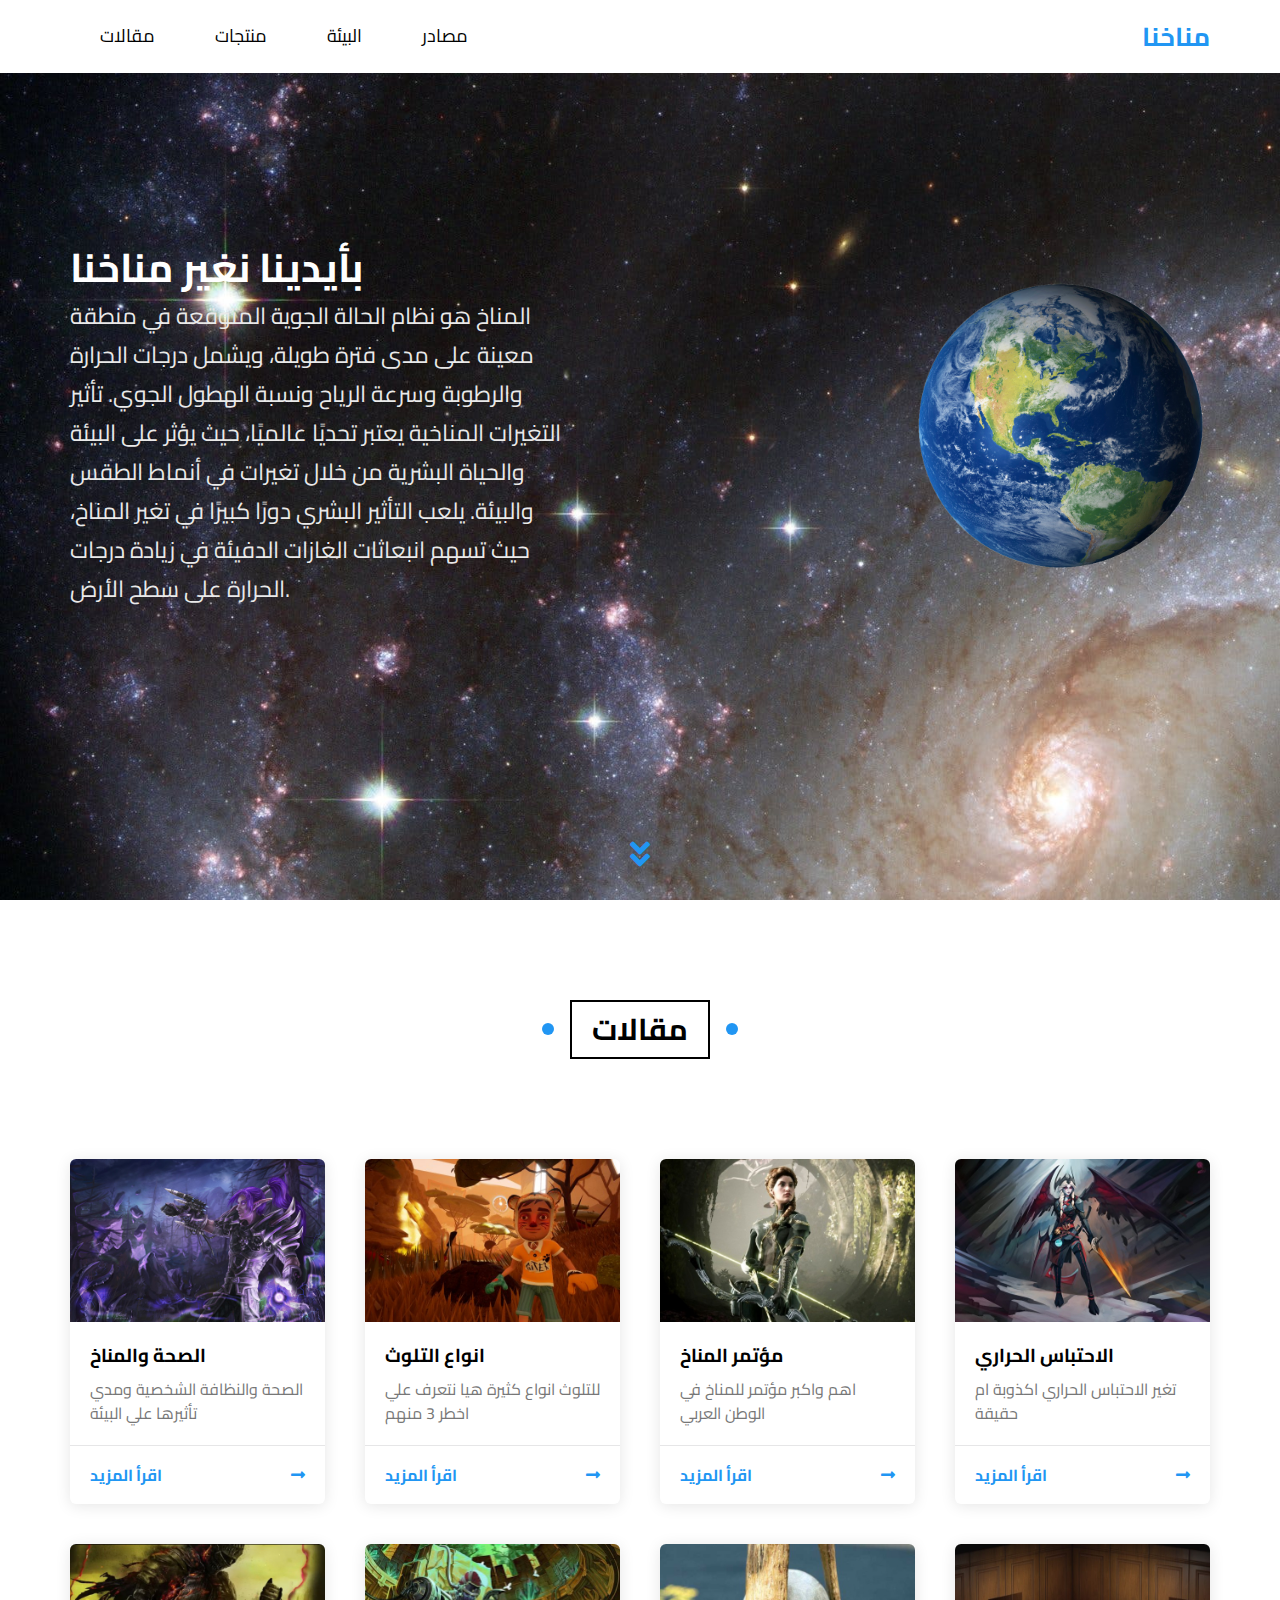
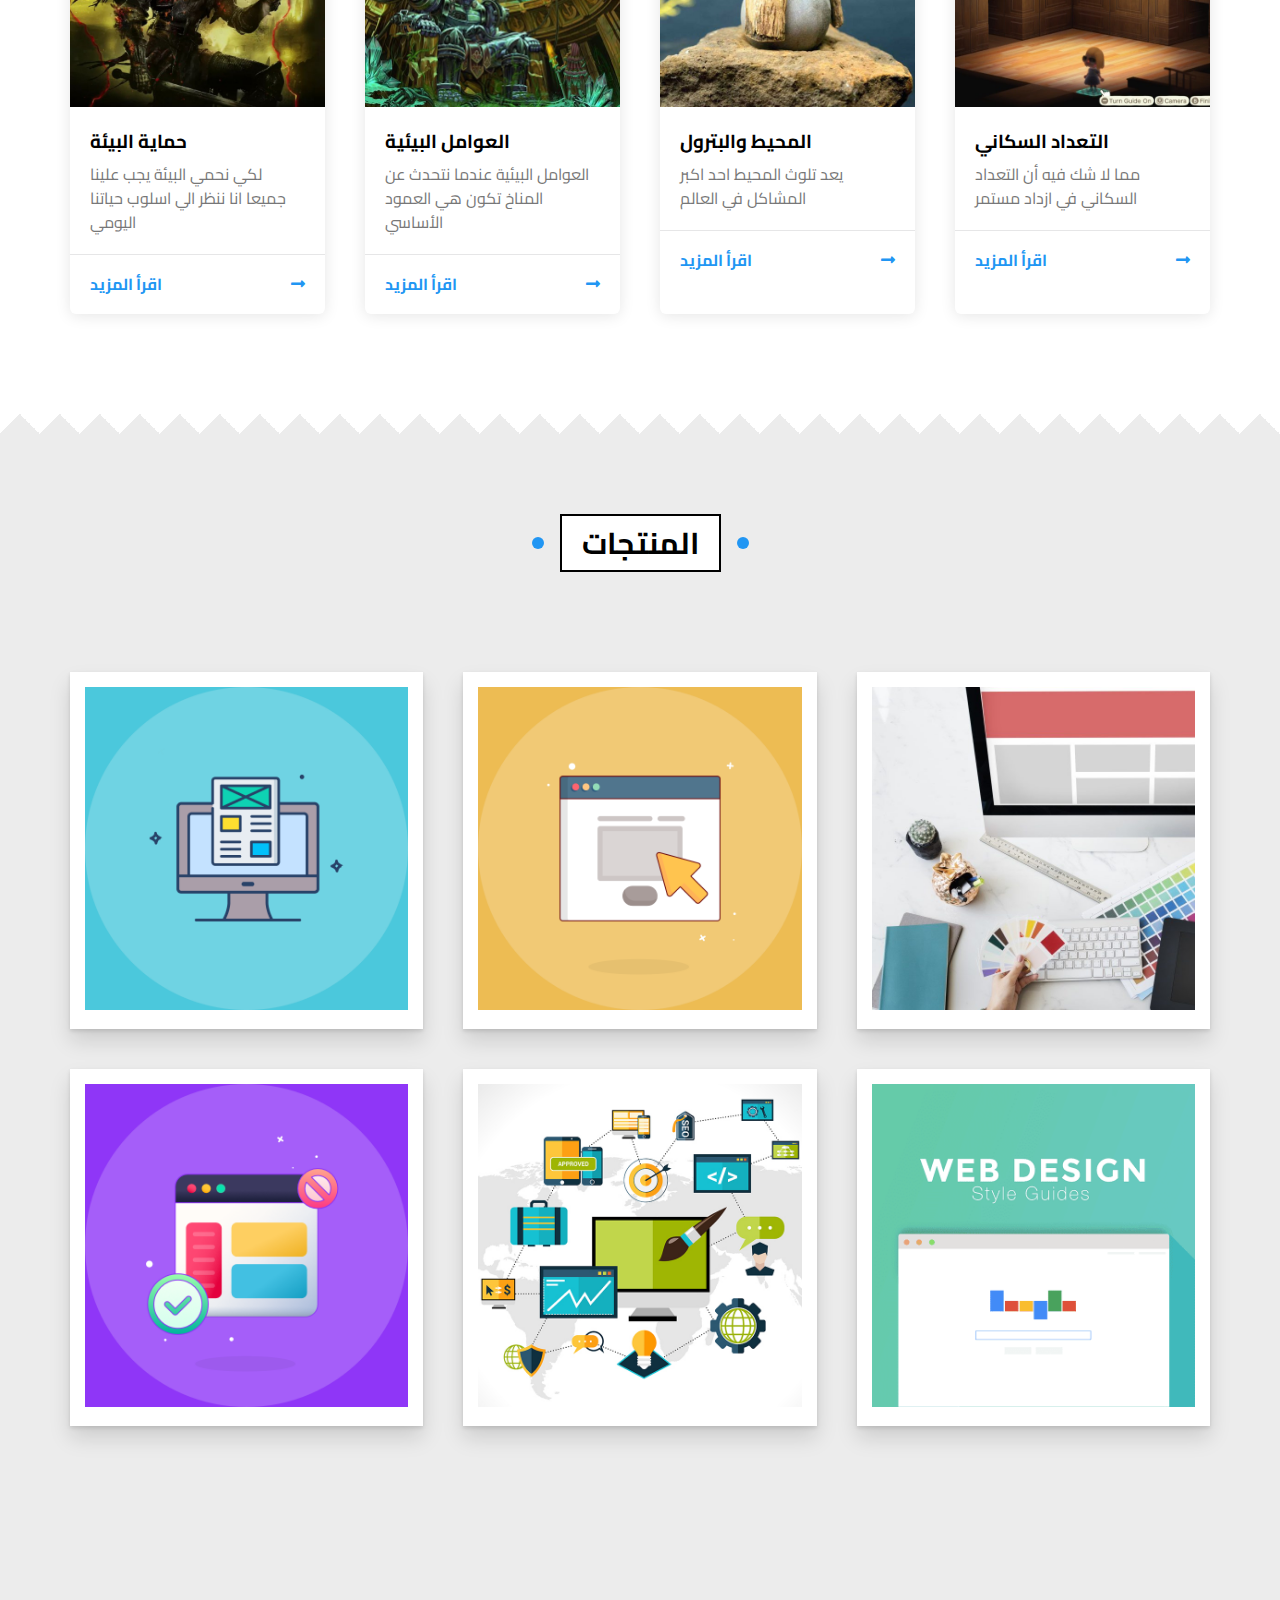
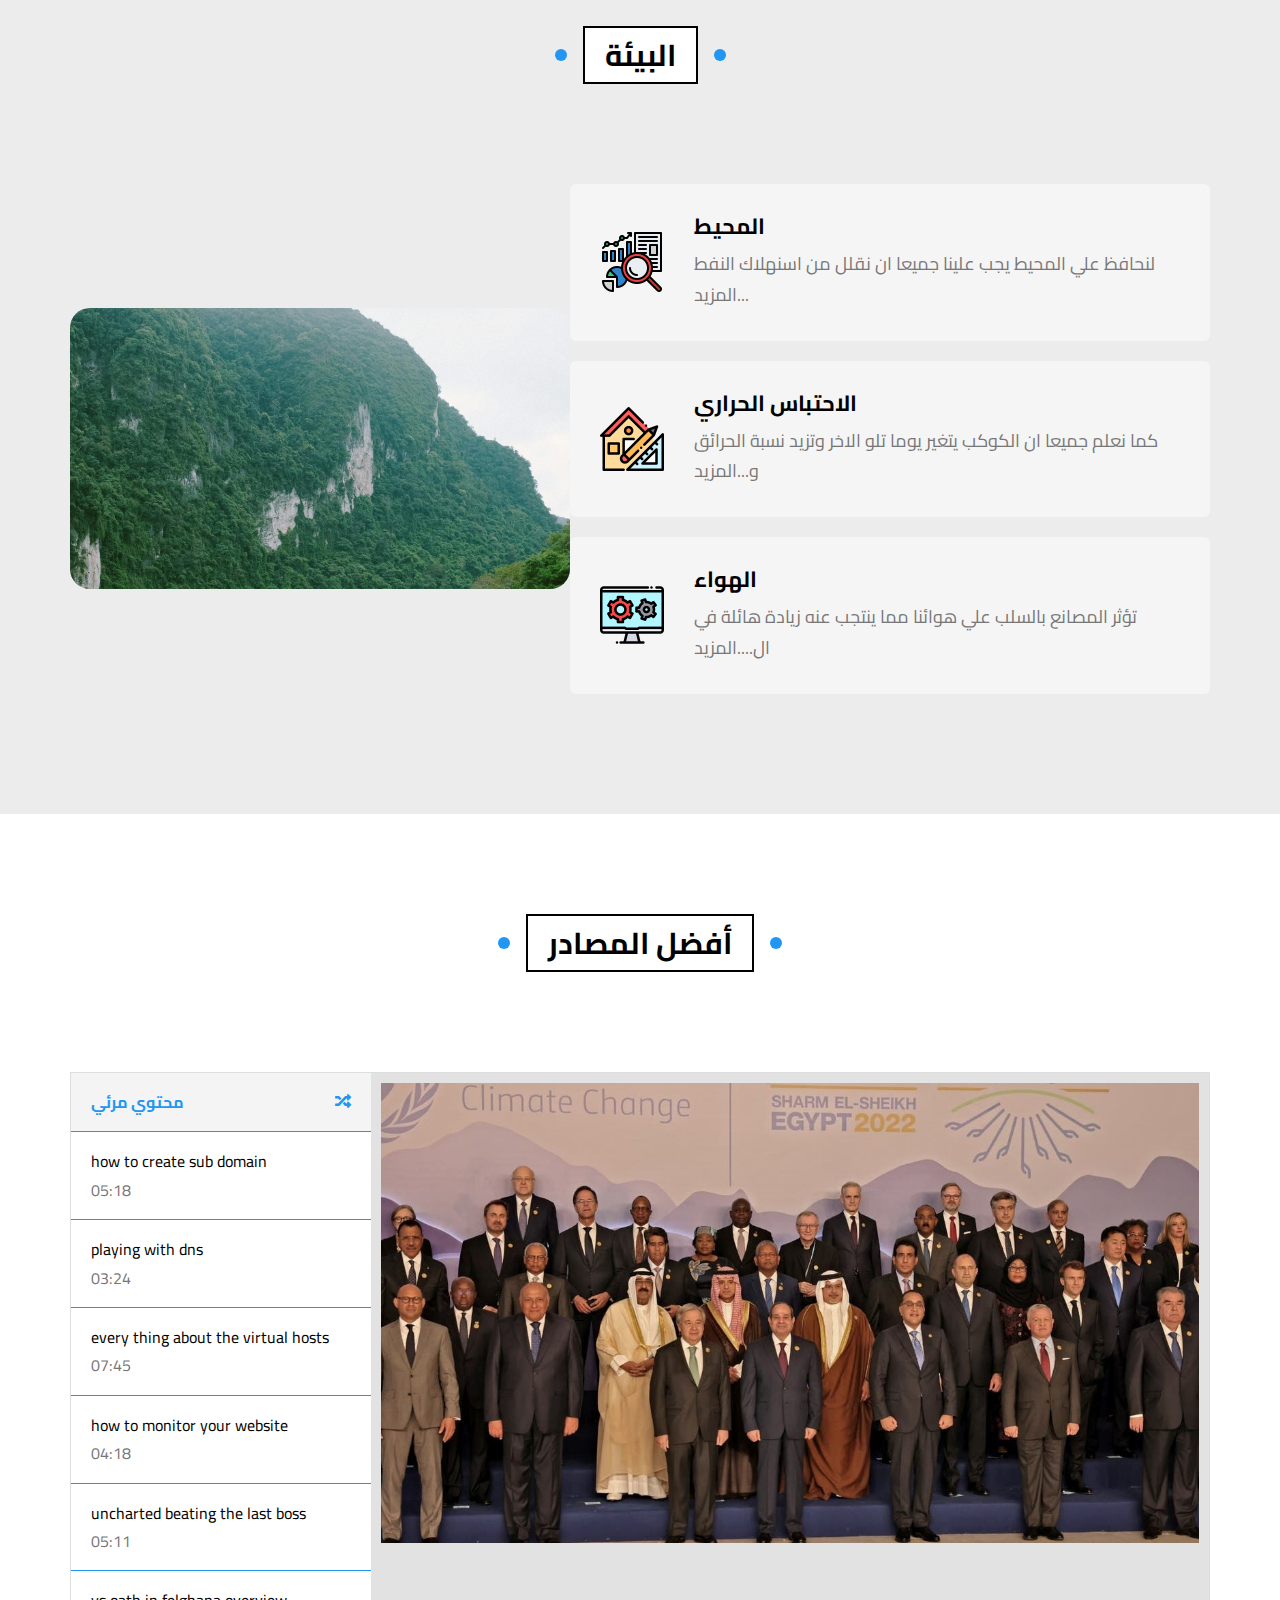
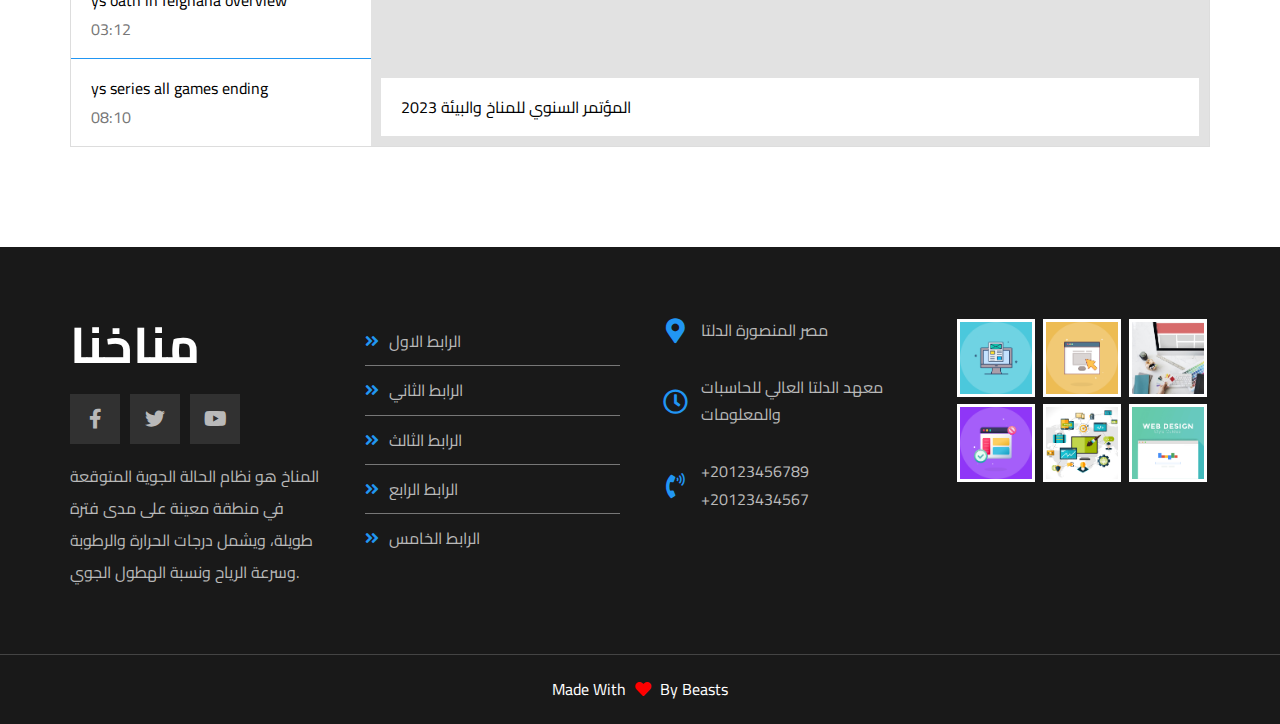
==== Index.html @ d84f370d "Update Index.html" ====
<!DOCTYPE html>
<html lang="en">
  <head>
  <meta charset="UTF-8">
  <meta http-equiv="X-UA-Compatible" content="IE=edge">
  <meta name="viewport" content="width=device-width, initial-scale=1.0">
  <link rel="stylesheet" href="css/normalize.css">
  <!-- fontAwesome -->
  <link rel="stylesheet" href="css/all.min.css">
  <link rel="stylesheet" href="css/css.css">
  <title>مناخنا</title>
  <!-- goolge fonts  -->
  <link rel="preconnect" href="https://fonts.googleapis.com">
  <link rel="preconnect" href="https://fonts.gstatic.com" crossorigin>
  <link href="https://fonts.googleapis.com/css2?family=Cairo:wght@200;300;400;500;600;700;800;900;1000&display=swap" rel="stylesheet">  </head>
  <body>
  <!-- start header  -->
  <div class="header" id="header">
    <!-- id = to make a scroll up btn -->
    <div class="container">
      <a href="#" class="logo">مناخنا</a>
      <ul class="main-nav">
        <li><a href="#articles">مقالات</a></li>
        <li><a href="#gallery">منتجات</a></li>
        <li><a href="#work-steps">البيئة</a></li>
        <li><a href="#videos">مصادر</a>
      </li>
      </ul>
    </div>
  </div>
  <!-- end header  -->
  <!-- start landing -->
  <div class="landing">
    <div class="container">
      <div class="text">
        <h1>بأيدينا نغير مناخنا</h1>
        <p class="loza">المناخ هو نظام الحالة الجوية المتوقعة في منطقة معينة على مدى فترة طويلة،
        ويشمل درجات الحرارة والرطوبة وسرعة الرياح ونسبة الهطول الجوي.
        تأثير التغيرات المناخية يعتبر تحديًا عالميًا،
        حيث يؤثر على البيئة والحياة البشرية من خلال تغيرات في أنماط الطقس والبيئة. يلعب التأثير البشري دورًا كبيرًا في تغير
        المناخ،
        حيث تسهم انبعاثات الغازات الدفيئة في زيادة درجات الحرارة على سطح الأرض.</p>
      </div>
      <div class="image">
        <img class="planet" src="imgs/ea.png" alt="background">
      </div>
    <a href="#articles" class="go-down">
      <i class="fas fa-angle-double-down fa-2x"></i>
    </a>
  </div>
  </div> 
  <!-- end landing -->
  <!-- start articles  -->
  <div class="articles" id="articles">
    <h2 class="main-title">مقالات</h2>
    <div class="container">
      <div class="box">
        <img src="imgs/cat-01.jpg" alt="">
        <div class="content">
          <h3>الصحة والمناخ</h3>
          <p>الصحة والنظافة الشخصية ومدي تأثيرها علي البيئة</p>
        </div>
        <div class="info">
          <a href="#">اقرأ المزيد</a>
          <i class="fas fa-long-arrow-alt-right"></i>
        </div>
      </div>
      <div class="box">
        <img src="imgs/cat-02.jpg" alt="">
        <div class="content">
          <h3>انواع التلوث</h3>
          <p>للتلوث انواع كثيرة هيا نتعرف علي اخطر 3 منهم</p>
        </div>
        <div class="info">
          <a href="#">اقرأ المزيد</a>
          <i class="fas fa-long-arrow-alt-right"></i>
        </div>
      </div>
      <div class="box">
        <img src="imgs/cat-03.jpg" alt="">
        <div class="content">
          <h3>مؤتمر المناخ</h3>
          <p>اهم واكبر مؤتمر للمناخ في الوطن العربي</p>
        </div>
        <div class="info">
          <a href="#">اقرأ المزيد</a>
          <i class="fas fa-long-arrow-alt-right"></i>
        </div>
      </div>
      <div class="box">
        <img src="imgs/cat-04.jpg" alt="">
        <div class="content">
          <h3>الاحتباس الحراري</h3>
          <p>تغير الاحتباس الحراري اكذوبة ام حقيقة</p>
        </div>
        <div class="info">
          <a href="#">اقرأ المزيد</a>
          <i class="fas fa-long-arrow-alt-right"></i>
        </div>
      </div>
      <div class="box">
        <img src="imgs/cat-05.jpg" alt="">
        <div class="content">
          <h3>حماية البيئة</h3>
          <p>لكي نحمي البيئة يجب علينا جميعا انا ننظر الي اسلوب حياتنا اليومي</p>
        </div>
        <div class="info">
          <a href="#">اقرأ المزيد</a>
          <i class="fas fa-long-arrow-alt-right"></i>
        </div>
      </div>
      <div class="box">
        <img src="imgs/cat-06.jpg" alt="">
        <div class="content">
          <h3>العوامل البيئية</h3>
          <p>العوامل البيئية عندما نتحدث عن المناخ تكون هي العمود الأساسي</p>
        </div>
        <div class="info">
          <a href="#">اقرأ المزيد</a>
          <i class="fas fa-long-arrow-alt-right"></i>
        </div>
      </div>
      <div class="box">
        <img src="imgs/cat-07.jpg" alt="">
        <div class="content">
          <h3>المحيط والبترول</h3>
          <p>يعد تلوث المحيط احد اكبر المشاكل في العالم</p>
        </div>
        <div class="info">
          <a href="#">اقرأ المزيد</a>
          <i class="fas fa-long-arrow-alt-right"></i>
        </div>
      </div>
      <div class="box">
        <img src="imgs/cat-08.jpg" alt="">
        <div class="content">
          <h3>التعداد السكاني</h3>
          <p>مما لا شك فيه أن التعداد السكاني في ازداد مستمر</p>
        </div>
        <div class="info">
          <a href="#">اقرأ المزيد</a>
          <i class="fas fa-long-arrow-alt-right"></i>
        </div>
      </div>
    </div>
  </div>
  <div class="spikes"></div>
  <!-- end articles  -->
    <!-- start gallery  -->
    <div class="gallery" id="gallery">
      <h2 class="main-title">المنتجات</h2>
      <div class="container">
        <div class="box">
          <div class="image">
            <img src="imgs/gallery-01.png" alt="">
          </div>
        </div>
        <div class="box">
          <div class="image">
            <img src="imgs/gallery-02.png" alt="">
          </div>
        </div>
        <div class="box">
          <div class="image">
            <img src="imgs/gallery-03.jpg" alt="">
          </div>
        </div>
        <div class="box">
          <div class="image">
            <img src="imgs/gallery-04.png" alt="">
          </div>
        </div>
        <div class="box">
          <div class="image">
            <img src="imgs/gallery-05.jpg" alt="">
          </div>
        </div>
        <div class="box">
          <div class="image">
            <img src="imgs/gallery-06.png" alt="">
          </div>
        </div>
      </div>
    </div>
    <!-- end gallery  -->
    <!-- start work  -->
    <div class="work-steps" id="work-steps">
      <h2 class="main-title">البيئة</h2>
      <div class="container">
        <img src="imgs/section6.jpg" alt="" class="lol">
        <div class="info">
          <div class="box">
            <img src="imgs/work-steps-1.png" alt="">
            <div class="text">
              <h3>المحيط</h3>
              <p>
                لنحافظ علي المحيط يجب علينا جميعا ان نقلل من اسنهلاك النفط ...المزيد
              </p>
            </div>
          </div>
          <div class="box">
            <img src="imgs/work-steps-2.png" alt="">
            <div class="text">
              <h3>الاحتباس الحراري</h3>
              <p>
                كما نعلم جميعا ان الكوكب يتغير يوما تلو الاخر وتزيد نسبة الحرائق و...المزيد
              </p>
            </div>
          </div>
          <div class="box">
            <img src="imgs/work-steps-3.png" alt="">
            <div class="text">
              <h3>الهواء</h3>
              <p>
                تؤثر المصانع بالسلب علي هوائنا مما ينتجب عنه زيادة هائلة في ال....المزيد
              </p>
            </div>
          </div>
        </div>
      </div>
    </div>
    <!-- end work  -->
    <!-- start events  -->
    <!-- start videos   -->
    <div class="videos" id="videos">
      <h2 class="main-title">أفضل المصادر</h2>
      <div class="container">
        <div class="holder">
          <div class="list">
            <div class="name">محتوي مرئي<i class="fas fa-random"></i></div>
            <ul>
              <li>how to create sub domain <span>05:18</span></li>
              <li>playing with dns <span>03:24</span></li>
              <li>every thing about the virtual hosts <span>07:45</span></li>
              <li>how to monitor your website <span>04:18</span></li>
              <li>uncharted beating the last boss <span>05:11</span></li>
              <li>ys oath in felghana overview <span>03:12</span></li>
              <li>ys series all games ending <span>08:10</span></li>
            </ul>
          </div>
          <div class="preview">
            <img src="imgs/sharm1.jpg" alt="">
            <div class="info">المؤتمر السنوي للمناخ والبيئة 2023 </div>
          </div>
        </div>
      </div>
    </div>
    <!-- end videos   -->
    <!-- start footer -->
    <div class="footer">
      <div class="container">
        <div class="box">
          <h3>مناخنا</h3>
          <ul class="social">
            <li>
              <a href="#" class="facebook">
                <i class="fab fa-facebook-f"></i>
              </a>
            </li>
            <li>
              <a href="#" class="twitter">
                <i class="fab fa-twitter"></i>
              </a>
            </li>
            <li>
              <a href="#" class="youtube">
                <i class="fab fa-youtube"></i>
              </a>
            </li>
          </ul>
          <p class="text">
المناخ هو نظام الحالة الجوية المتوقعة في منطقة معينة على مدى فترة طويلة، ويشمل درجات الحرارة والرطوبة وسرعة الرياح ونسبة
الهطول الجوي.</p>
        </div>
        <div class="box">
          <ul class="links">
            <li><a href="#">الرابط الاول </a></li>
            <li><a href="#">الرابط الثاني</a></li>
            <li><a href="#">الرابط الثالث</a></li>
            <li><a href="#">الرابط الرابع</a></li>
            <li><a href="#">الرابط الخامس</a></li>
          </ul>
        </div>
        <div class="box">
          <div class="line">
            <i class="fas fa-map-marker-alt fa-fw"></i>
            <div class="info">مصر المنصورة الدلتا </div>
          </div>
          <div class="line">
            <i class="far fa-clock fa-fw"></i>
            <div class="info">معهد الدلتا العالي للحاسبات والمعلومات
            </div>
          </div>
          <div class="line">
            <i class="fas fa-phone-volume fa-fw"></i>
            <div class="info">
              <span>+20123456789</span>
              <span>+20123434567</span>
            </div>
          </div>
        </div>
        <div class="box footer-gallery">
          <img src="imgs/gallery-01.png" alt="">
          <img src="imgs/gallery-02.png" alt="">
          <img src="imgs/gallery-03.jpg" alt="">
          <img src="imgs/gallery-04.png" alt="">
          <img src="imgs/gallery-05.jpg" alt="">
          <img src="imgs/gallery-06.png" alt="">
        </div>
      </div>
        <p class="copyright">Made With <i class="heart fas fa-heart"></i> By Beasts</p>
      </div>
    <!-- end footer -->
  </body>
</html>
---- css/css.css ----
/* Global rules  */
* {
  -webkit-box-sizing: border-box;
  -moz-box-sizing: border-box;
  box-sizing: border-box;
}
:root {
  --main-color: #2196F3;
  --main-color-alt: #005aa3;
  --light-color:#fafafa;
  --overlay:rgb(0 0 0 / 50%);
  --main-transition: 0.3s;
  --main-padding-top: 100px;
  --main-padding-bottom: 100px;
  --section-background: #ececec;
}

html {
  scroll-behavior: smooth;
}

body {
  font-family: 'Cairo', sans-serif;
}

a {
  text-decoration: none;
}

ul {
  list-style: none;
  margin: 0;
  padding: 0;
}

.container {
  padding-left: 15px;
  padding-right: 15px;
  margin-left: auto;
  margin-right: auto;
}

/* small  */
@media (min-width: 768px) {
  .container {
    width: 750px;
  }
}

/* Medium */
@media (min-width: 992px) {
  .container {
    width: 970px;
  }
}

/* Large */
@media (min-width: 1200px) {
  .container {
    width: 1170px;
  }
}

.main-title {
  margin: 0 auto 100px;
  border: 2px solid black;
  padding: 10px 20px;
  font-size: 30px;
  width: fit-content;
  position: relative;
  z-index: 1;
  transition: var(--main-transition);
  text-transform: uppercase;
  background-color: white;
}

.main-title::before {
  content: "";
  position: absolute;
  background-color: var(--main-color);
  width: 12px;
  height: 12px;
  border-radius: 50%;
  left: -30px;
  top: 50%;
  transform: translateY(-50%);
}

.main-title::after {
  content: "";
  position: absolute;
  background-color: var(--main-color);
  width: 12px;
  height: 12px;
  border-radius: 50%;
  right: -30px;
  top: 50%;
  transform: translateY(-50%);
}

.main-title:hover::before {
  z-index: -1;
  animation: left-move 0.5s linear forwards;
}

.main-title:hover::after {
  z-index: -1;
  animation: right-move 0.5s linear forwards;
}

.main-title:hover {
  color: white;
  border: 2px solid white;
  transition-delay: 0.5s;
}

.spikes {
  position: relative;
}

.spikes::after {
  content: "";
  position: absolute;
  right: 0;
  width: 100%;
  height: 30px;
  background-image: linear-gradient(135deg, white 25%, transparent 25%),
    linear-gradient(225deg, white 25%, transparent 25%);
  background-size: 40px 40px;
  z-index: 1;
}

.dots {
  background-image: url("../imgs/dots.png");
  background-repeat: no-repeat;
  height: 186px;
  width: 204px;
  position: absolute;
}

.dots-up {
  top: 200px;
  right: 0;
}

.dots-down {
  bottom: 200px;
  left: 0;
}

.dots-right {
  top: 50%;
  right: 0;
}

.dots-left {
  top: 50%;
  left: 0;
}

/* end GR  */
/* start header  */
.header {
  background-color: white;
  position: relative;
  box-shadow: 0 0 10px #ddd;
  -webkit-box-shadow: 0 0 10px #ddd;
  -moz-box-shadow: 0 0 10px #ddd;
}

.header .container {
  display: flex;
  justify-content: space-between;
  align-items: center;
  flex-wrap: wrap;
  position: relative;
  flex-direction: row-reverse;
}

.header .logo {
  color: var(--main-color);
  font-size: 26px;
  font-weight: bold;
  height: 73px;
  display: flex;
  justify-content: center;
  align-items: center;
}

@media (max-width: 767px) {
  .header .logo {
    width: 100%;
    height: 50px;
  }
}

.header .main-nav {
  display: flex;
}

@media (max-width: 767px) {
  .header .main-nav {
    margin: auto;
  }
}

.header .main-nav>li:hover .mega-menu {
  opacity: 1;
  z-index: 100;
  top: calc(100% + 1px);
}

.header .main-nav>li>a {
  display: flex;
  justify-content: center;
  align-items: center;
  height: 73px;
  position: relative;
  color: black;
  padding: 0 30px;
  overflow: hidden;
  font-size: 18px;
  transition: var(--main-transition);
}

@media (max-width: 767px) {
  .header .main-nav>li>a {
    padding: 10px;
    font-size: 14px;
    height: 40px;
  }
}

.header .main-nav>li>a::before {
  content: "";
  position: absolute;
  width: 100%;
  height: 4px;
  background-color: var(--main-color);
  top: 0;
  left: -100%;
  transition: var(--main-transition);
}

.header .main-nav>li>a:hover {
  color: var(--main-color);
  background-color: var(--light-color);
}

.header .main-nav>li>a:hover::before {
  left: 0;
}

.header .mega-menu {
  position: absolute;
  width: 100%;
  left: 0;
  padding: 30px;
  background-color: white;
  border-bottom: 3px solid var(--main-color);
  z-index: -1;
  display: flex;
  gap: 40px;
  top: calc(100% + 50px);
  opacity: 0;
  transition: top var(--main-transition), opacity var(--main-transition);
}

@media (max-width: 767px) {
  .header .mega-menu {
    flex-direction: column;
    gap: 0;
    padding: 5px;
  }
}

.header .mega-menu .image img {
  max-width: 100%;
}

@media (max-width: 991px) {
  .header .mega-menu .image {
    display: none;
  }
}

.header .mega-menu .links {
  min-width: 250px;
  flex: 1;
}

.header .mega-menu .links li {
  position: relative;
}

.header .mega-menu .links li:not(:last-child) {
  border-bottom: 1px solid #e9e6e6;
}

@media (max-width: 767px) {
  .header .mega-menu .links:first-of-type li:last-child {
    border-bottom: 1px solid #e9e6e6;
  }
}

.header .mega-menu .links li::before {
  content: "";
  position: absolute;
  left: 0;
  top: 0;
  width: 0;
  height: 100%;
  background-color: #fafafa;
  z-index: -1;
  transition: var(--main-transition);
}

.header .mega-menu .links li:hover::before {
  width: 100%;
}

.header .mega-menu .links li a {
  color: var(--main-color);
  padding: 15px;
  display: block;
  font-size: 18px;
  font-weight: bold;
}

.header .mega-menu .links li a i {
  margin-right: 10px;
}

/* end header  */
/* start landing  */
.landing {
  position: relative;
  background-image: url("../imgs/www.jpg");
  background-size: 2000px;
}

.landing::before {
  content: "";
  position: absolute;
  left: 0;
  top: -40px;
  width: 100%;
  height: 100%;
  background-color: #ececec;
  z-index: -1;
  transform: skewY(-6deg);
  transform-origin: top left;
}
.lol {
  width: 500px;
  border-radius: 20px;
}
.landing .container {
  min-height: calc(100vh - 73px);
  display: flex;
  align-items: center;
  padding-bottom: 120px;
}

.landing .text {
  flex: 1;
  color: white;
}

@media (max-width: 991px) {
  .landing .text {
    text-align: center;
    color: white;
  }
}

.landing .text h1 {
  font-size: 40px;
  margin: 0;
  letter-spacing: -2px;
  color: white;
}

@media (max-width: 991px) {
  .landing .text h1 {
    font-size: 28px;
  }
}

.landing .text p {
  font-size: 23px;
  line-height: 1.7;
  margin: 5px 0 0;
  color: white; 
  max-width: 500px;
}

@media (max-width: 991px) {
  .landing .text p {
    margin: 10px auto;
    font-size: 18px;
    color: white;
  }
}

.landing .image .planet {
  position: relative;
  border-radius: 10px;
  width: 300px;
  animation: up-and-down 5s linear infinite;
}

@media (max-width: 991px) {
  .landing .image {
    display: none;
  }
}

.landing .go-down {
  color: var(--main-color);
  position: absolute;
  left: 50%;
  bottom: 30px;
  transform: translateX(-50%);
  transition: var(--main-transition);
}

.landing .go-down:hover {
  color: var(--main-color-alt);
}

.landing .go-down i {
  animation: bouncing 1.5s infinite;
}

/* end landing  */
/* start articles  */
.articles {
  padding-top: var(--main-padding-top);
  padding-bottom: var(--main-padding-bottom);
  position: relative;
}

.articles .container {
  display: grid;
  grid-template-columns: repeat(auto-fill, minmax(250px, 1fr));
  gap: 40px;
}

.articles .box {
  box-shadow: 0 2px 15px rgb(0 0 0 / 10%);
  background-color: white;
  border-radius: 6px;
  overflow: hidden;
  transition: transform var(--main-transition), box-shadow var(--main-transition);
}

.articles .box:hover {
  transform: translateY(-10px);
  box-shadow: 0 2px 15px rgb(0 0 0 / 20%);
}

.articles .box img {
  max-width: 100%;

}

.articles .box .content {
  padding: 20px
}

.articles .box .content h3 {
  margin: 0;
}

.articles .box .content p {
  margin: 10px 0 0 0;
  line-height: 1.5;
  color: #777;
}

.articles .box .info {
  padding: 20px;
  border-top: 1px solid #e6e6e7;
  display: flex;
  justify-content: space-between;
  align-items: center;
}

.articles .box .info a {
  color: var(--main-color);
  font-weight: bold;
}

.articles .box .info i {
  color: var(--main-color);
}

.articles .box:hover .info i {
  animation: moving-arrow 0.6s linear infinite;
}

/* start articles  */
/* start gallery  */
.gallery {
  padding-top: var(--main-padding-top);
  padding-bottom: var(--main-padding-bottom);
  position: relative;
  background-color: var(--section-background);
}

.gallery .container {
  display: grid;
  grid-template-columns: repeat(auto-fill, minmax(300px, 1fr));
  gap: 40px;
}

.gallery .box {
  padding: 15px;
  background-color: white;
  box-shadow: 0px 12px 20px 0px rgb(0 0 0 / 13%), 0px 2px 4px 0px rgb(0 0 0 / 12%);
}

.gallery .box .image {
  position: relative;
  overflow: hidden;
}

.gallery .box .image::before {
  content: "";
  position: absolute;
  width: 0;
  height: 0;
  left: 50%;
  top: 50%;
  transform: translate(-50%, -50%);
  background-color: rgb(255 255 255 / 20%);
  opacity: 0;
  z-index: 2;
}

.gallery .box .image:hover::before {
  animation: flashing 0.7s;
}

.gallery .box img {
  max-width: 100%;
  transition: var(--main-transition);
}

.gallery .box .image:hover img {
  transform: rotate(5deg) scale(1.1);
}

/* start features  */
.features {
  padding-top: var(--main-padding-top);
  padding-bottom: var(--main-padding-bottom);
  position: relative;
  background-color: white;
}

.features .container {
  display: grid;
  grid-template-columns: repeat(auto-fill, minmax(300px, 1fr));
  gap: 40px;
}

.features .box {
  text-align: center;
  border: 1px solid #ccc;
}

.features .box .img-holder {
  position: relative;
  overflow: hidden;
}

.features .box .img-holder::before {
  content: "";
  position: absolute;
  left: 0;
  top: -1px;
  width: 100%;
  height: 100%;
}

.features .box .img-holder::after {
  content: "";
  position: absolute;
  bottom: 0;
  right: 0;
  border-style: solid;
  border-width: 0 0 170px 500px;
  border-color: transparent transparent white transparent;
  transition: var(--main-transition);
}

.features .box .img-holder img {
  max-width: 100%;
}

.features .box:hover .img-holder::after {
  border-width: 170px 500px 170px 0;
}

.features .box h2 {
  position: relative;
  font-size: 40px;
  margin: auto;
  width: fit-content;
}

.features .box h2::after {
  content: "";
  position: absolute;
  bottom: -20px;
  left: 15px;
  height: 5px;
  width: calc(100% - 30px);
}

.features .box p {
  line-height: 2;
  font-size: 20px;
  margin: 30px 0;
  padding: 25px;
  color: #777;
}

.features .box a {
  display: block;
  border: 3px solid;
  width: fit-content;
  margin: 0 auto 30px;
  padding: 10px 20px;
  font-size: 22px;
  font-weight: bold;
  transition: var(--main-transition);
}

.features .quality .img-holder::before {
  background-color: rgb(244 64 54 / 60%);
}

.features .quality h2::after {
  background-color: #f44036;
}

.features .quality a {
  color: #f44036;
  border-color: #f44036;
  background: linear-gradient(to right, #f44036 50%, white 50%);
  background-size: 200% 100%;
  background-position: right bottom;
}

.features .box:hover a {
  background-position: left bottom;
  color: white;
}

.features .time .img-holder::before {
  background-color: rgb(0 150 136 / 60%);
}

.features .time h2::after {
  background-color: #009688;
}

.features .time a {
  color: #009688;
  border-color: #009688;
  background: linear-gradient(to right, #009688 50%, white 50%);
  background-size: 200% 100%;
  background-position: right bottom;
}

.features .box:hover a {
  background-position: left bottom;
  color: white;
}

.features .passion .img-holder::before {
  background-color: rgb(3 169 244 / 60%);
}

.features .passion h2::after {
  background-color: #03a9f4;
}

.features .passion a {
  color: #03a9f4;
  border-color: #03a9f4;
  background: linear-gradient(to right, #03a9f4 50%, white 50%);
  background-size: 200% 100%;
  background-position: right bottom;
}

.features .box:hover a {
  background-position: left bottom;
  color: white;
}

/* end features  */
/* start testimonials */
.testimonials {
  padding-top: var(--main-padding-top);
  padding-bottom: var(--main-padding-bottom);
  position: relative;
  background-color: var(--section-background);
}

.testimonials .container {
  display: grid;
  grid-template-columns: repeat(auto-fill, minmax(300px, 1fr));
  gap: 40px;
}

.testimonials .box {
  position: relative;
  background-color: white;
  box-shadow: 0 2px 4px rgb(0 0 0 / 7%);
  border-radius: 6px;
  padding: 20px;
}

.testimonials .box img {
  position: absolute;
  right: -10px;
  top: -20px;
  width: 100px;
  border-radius: 50%;
  border: 10px solid var(--section-background);
}

.testimonials .box h3 {
  margin-bottom: 10px;
  color: var(--main-color);
  text-transform: capitalize;
}

.testimonials .box .title {
  margin-bottom: 10px;
  color: #777;
  display: block;
}

.testimonials .box .rate .filled {
  color: #ffc107;
}

.testimonials .box p {
  line-height: 1.5;
  margin-top: 10px;
  margin-bottom: 0;
  color: #333;
}

/* end testimonials */
/* start teams */
.team {
  padding-top: var(--main-padding-top);
  padding-bottom: var(--main-padding-bottom);
  position: relative;
}

.team .container {
  display: grid;
  grid-template-columns: repeat(auto-fill, minmax(300px, 1fr));
  gap: 30px;
}

.team .box {
  position: relative;
}

.team .box::before,
.team .box::after {
  content: "";
  position: absolute;
  top: 0;
  right: 0;
  height: 100%;
  background-color: #f3f3f3;
  border-radius: 10px;
  transition: var(--main-transition);
}

.team .box::before {
  z-index: -2;
  width: calc(100% - 60px);
}

.team .box::after {
  z-index: -1;
  background-color: #e4e4e4;
  width: 0;
}

.team .box:hover::after {
  width: calc(100% - 60px);
}

.team .box .data {
  display: flex;
  align-items: center;
  padding-top: 60px;
}

.team .box .data img {
  width: calc(100% - 60px);
  transition: var(--main-transition);
  border-radius: 10px;
}

.team .box:hover img {
  filter: grayscale(50%);
}

.team .box .data .social {
  width: 60px;
  display: flex;
  flex-direction: column;
  align-items: center;
  gap: 20px;
}

.team .box .data .social a {
  width: 60px;
  height: 30px;
  display: flex;
  align-items: center;
  justify-content: center;
}

.team .box .data .social a:hover i {
  color: var(--main-color);
}

.team .box .data .social i {
  color: #777;
  transition: var(--main-transition);
}

.team .box .info {
  padding-left: 80px;
}

.team .box .info h3 {
  margin-bottom: 0;
  color: var(--main-color);
  font-size: 22px;
  transition: var(--main-transition);
}

.team .box .info p {
  margin-top: 10px;
  margin-bottom: 25px;
}

.team .box:hover .info h3 {
  color: #777;
}

@media (max-width: 767px) {
  .team .box::before {
    width: 100%;
  }

  .team .box:hover::after {
    width: 100%;
  }

  .team .box .data img {
    margin: 0 30px;
  }

  .team .box .data .social {
    gap: 0;
    flex-direction: row;
    position: absolute;
    bottom: 0;
    width: 100%;
    justify-content: space-around;
    margin: 20px 0 20px 0;
  }

  .team .box .info {
    padding: 0;
    display: flex;
    flex-direction: column;
    align-items: center;
    justify-content: center;
    padding-bottom: 60px;
  }

  .team .box .info p {
    margin: 20px 0 20px 0;
  }
}

/* end teams */
/* start services  */
.services {
  padding-top: var(--main-padding-top);
  padding-bottom: var(--main-padding-bottom);
  position: relative;
  background-color: var(--section-background);
}

.services .container {
  display: grid;
  grid-template-columns: repeat(auto-fill, minmax(300px, 1fr));
  gap: 40px;
}

.services .box {
  background-color: white;
  box-shadow: 0 12px 20px 0 rgb(0 0 0 / 13%), 0 2px 4px 0 rgb(0 0 0 / 12%);
  counter-increment: services;
  transition: var(--main-transition);
  position: relative;
}

.services .box::before {
  content: "";
  position: absolute;
  height: 3px;
  left: 50%;
  transform: translateX(-50%);
  top: -3px;
  background-color: var(--main-color);
  width: 0;
  transition: var(--main-transition);
}

.services .box:hover {
  transform: translateY(-10px);
}

.services .box:hover::before {
  width: 100%;
}

.services .box>i {
  margin: 40px auto 20px;
  display: block;
  text-align: center;
  color: #d5d5d5;
}

.services .box>h3 {
  text-align: center;
  margin: 20px 0 40px;
  font-size: 25px;
  color: var(--main-color);
}

.services .box .info {
  padding: 15px;
  position: relative;
  color: #f9f9f9;
  text-align: right;
}

.services .box .info::before {
  content: "0" counter(services);
  position: absolute;
  background-color: var(--main-color);
  color: white;
  left: 0;
  top: 0;
  height: 100%;
  width: 80px;
  font-size: 30px;
  font-weight: bold;
  display: flex;
  justify-content: center;
  align-items: center;
  padding-right: 15px;
}

.services .box .info::after {
  content: "";
  position: absolute;
  background-color: #d5d5d5;
  top: 0;
  left: 80px;
  width: 50px;
  height: calc(100% + 0.4px);
  transform: skewX(-30deg);
}

.services .box .info a {
  color: var(--main-color);
}

/* end services  */
/* start skills */
.our-skills {
  padding-top: var(--main-padding-top);
  padding-bottom: var(--main-padding-bottom);
  position: relative;
}

.our-skills .container {
  display: flex;
  align-items: center;
}

.our-skills .skills {
  flex: 1;
}

.our-skills .skill h3 {
  display: flex;
  justify-content: space-between;
  align-items: center;
}

.our-skills .skill h3 span {
  font-size: 12px;
  border: 1px solid #ccc;
  padding: 3px 5px;
  border-radius: 4px;
  color: var(--main-color);
}

.our-skills .skill .the-progress {
  height: 30px;
  background-color: #eee;
  position: relative;
}

.our-skills .skill .the-progress span {
  position: absolute;
  background-color: var(--main-color);
  top: 0;
  left: 0;
  height: 100%;
}

@media (max-width:991px) {
  .our-skills .container img {
    display: none;
  }
}

/* end skills  */
/* start works  */
.work-steps {
  padding-top: var(--main-padding-top);
  padding-bottom: var(--main-padding-bottom);
  position: relative;
  background-color: var(--section-background);
}

.work-steps .container {
  display: flex;
  align-items: center;
  justify-content: space-between;
}

.work-steps .image {
  max-width: 100%;
  margin-right: 100px;
}

.work-steps .info .box {
  position: relative;
  background-color: #f6f5f5;
  padding: 30px;
  margin-bottom: 20px;
  border: wpx solid white;
  border-radius: 6px;
  display: flex;
  align-items: center;
  z-index: 1;
}

.work-steps .info .box::before {
  content: "";
  position: absolute;
  left: 50%;
  top: 50%;
  transform: translate(-50%, -50%);
  width: 0;
  height: 0;
  background-color: #ededed;
  z-index: -1;
  transition: var(--main-transition);
}

.work-steps .info .box:hover::before {
  width: 100%;
  height: 100%;
}

.work-steps .info .box img {
  width: 64px;
  margin-right: 30px;
}

.work-steps .info .box h3 {
  margin: 0;
  font-size: 22px;
}

.work-steps .info .box p {
  font-size: 18px;
  color: #777;
  line-height: 1.7;
  margin: 10px 0 0;
}

@media (max-width: 991px) {
  .work-steps .container {
    flex-direction: column;
  }

  .work-steps .image {
    margin: 0 0 100px;
  }

  .work-steps .info .box {
    flex-direction: column;
  }

  .work-steps .info .box img {
    margin: 0 0 50px;
  }

  .work-steps .info .box {
    text-align: center;
  }
}

/* end works  */
/* start events */
.events {
  padding-top: var(--main-padding-top);
  padding-bottom: var(--main-padding-bottom);
  position: relative;
}

.events .container {
  display: flex;
  align-items: center;
  flex-wrap: wrap;
}

.events img {
  max-width: 100%;
}

@media (max-width: 991px) {
  .events img {
    display: none;
  }
}

.events .info {
  flex: 1;
}

.events .info .time {
  display: flex;
  align-items: center;
  margin: 20px auto;
  gap: 10px;
  justify-content: center;
}

.events .info .unite {
  border: 1px solid #d4d4d4;
  border-radius: 6px;
  text-align: center;
  width: 75px;
  transition: var(--main-transition);
}

.events .info .unite span {
  display: block;
}

.events .info .unite span:first-child {
  font-size: 35px;
  font-weight: bold;
  padding: 15px;
  color: var(--main-color);
}

.events .info .unite span:last-child {
  font-size: 13px;
  padding: 8px 10px;
  border-top: 1px solid #d4d4d4;
  transition: var(--main-transition);
}

/* خلي بالك انت كنت عامل بوردر بس
الصح ان يبقا بوردر توب */
.events .info .unite:hover,
.events .info .unite:hover span:last-child {
  border-color: var(--main-color);
}

.events .title {
  text-align: center;
  font-size: 30px;
  margin: 40px 0 0;
}

.events .description {
  text-align: center;
  font-size: 19px;
  line-height: 1.7;
  color: #777;
}

.events .subscribe {
  width: 100%;
  margin-top: 50px;
}

.events .subscribe form {
  width: 600px;
  margin: 20px auto;
  padding: 30px 40px;
  background-color: #f6f5f5;
  border-radius: 50px;
  display: flex;
  gap: 20px;
}

.events .subscribe form input[type="email"] {
  padding: 20px;
  border-radius: 50px;
  border: none;
  flex: 1;
  caret-color: var(--main-color);
}

.events .subscribe form input[type="email"]:focus {
  outline: none;
}

.events .subscribe form input[type="email"]::placeholder {
  transition: opacity var(--main-transition);
}

.events .subscribe form input[type="email"]:focus::placeholder {
  opacity: 0;
}

.events .subscribe form input[type="submit"] {
  border: none;
  border-radius: 50px;
  color: white;
  background-color: var(--main-color);
  font-weight: bold;
  padding: 20px;
  cursor: pointer;
  transition: var(--main-transition);
}

.events .subscribe form input[type="submit"]:hover {
  background-color: var(--main-color-alt);
}

@media (max-width: 767px) {
  .events .subscribe form {
    max-width: 100%;
    padding: 20px;
    flex-direction: column;
    border-radius: 0;
  }

  .events .subscribe form input[type="email"],
  .events .subscribe form input[type="submit"] {
    border-radius: 0;
  }
}

/* end events  */
/* start pricing */
.pricing {
  padding-top: var(--main-padding-top);
  padding-bottom: var(--main-padding-bottom);
  position: relative;
  background-color: var(--section-background);
}

.pricing .container {
  display: grid;
  grid-template-columns: repeat(auto-fill, minmax(300px, 1fr));
  gap: 30px;
}

.pricing .box {
  position: relative;
  box-shadow: 0px 12px 20px 0px rgb(0 0 0 / 13%),
    0px 2px 4px 0px rgb(0 0 0 / 12%);
  transition: var(--main-transition);
  background: white;
  text-align: center;
  z-index: 1;
}

.pricing .box::before,
.pricing .box::after {
  content: "";
  position: absolute;
  width: 0;
  height: 51%;
  background-color: #f6f6f6;
  z-index: -1;
  transition: var(--main-transition);
}

.pricing .box::before {
  left: 0;
  top: 0;
}

.pricing .box::after {
  right: 0;
  bottom: 0;
}

.pricing .box:hover::before,
.pricing .box:hover::after {
  width: 100%;
}

.pricing .box.popular .label {
  position: absolute;
  right: 20px;
  writing-mode: vertical-rl;
  background-color: var(--main-color);
  color: white;
  padding: 10px 10px 35px 10px;
  font-weight: bold;
  font-size: 18px;
  width: 40px;
}

.pricing .box.popular .label::before {
  content: "";
  position: absolute;
  bottom: 0;
  right: 0;
  border: 20px solid;
  border-color: transparent transparent white transparent;
}

.pricing .box .title {
  font-size: 25px;
  font-weight: bold;
  letter-spacing: -1px;
  margin: 30px 0;
}

.pricing .box img {
  width: 80px;
  margin-bottom: 30px;
}

.pricing .box .price {
  margin-bottom: 30px;
}

.pricing .box .price .amount {
  display: block;
  font-size: 60px;
  font-weight: bold;
  margin-bottom: 5px;
  color: var(--main-color);
}

.pricing .box .price .time {
  color: #777;
}

.pricing .box ul {
  text-align: left;
}

.pricing .box ul li {
  padding: 20px;
  border-top: 1px solid var(--main-color);
}

.pricing .box ul li::before {
  font-family: "Font Awesome 5 Free";
  content: "\f00c";
  margin-right: 10px;
  font-weight: 900;
  color: var(--main-color);
}

.pricing .box a {
  display: block;
  width: fit-content;
  font-weight: bold;
  color: var(--main-color);
  border: 2px solid var(--main-color);
  border-radius: 6px;
  margin: 30px auto 40px;
  padding: 15px 20px;
  transition: var(--main-transition);
}

.pricing .box a:hover {
  color: white;
  background-color: var(--main-color-alt);
  border: 2px solid var(--main-color-alt);
}

@media (min-width: 1200px) {
  .pricing .box.popular {
    top: -20px;
  }
}

/* end pricing */
/* start videos */
.videos {
  padding-top: var(--main-padding-top);
  padding-bottom: var(--main-padding-bottom);
}

.videos .holder {
  display: flex;
  justify-content: center;
  background-color: var(--section-background);
  border: 1px solid #ddd;
}

@media (max-width:991px) {
  .videos .holder {
    flex-direction: column;
  }
}

.videos .holder .list {
  min-width: 300px;
  background-color: white;
}

.videos .holder .list .name {
  display: flex;
  justify-content: space-between;
  padding: 20px;
  background-color: #f4f4f4;
  font-weight: bold;
  color: var(--main-color);
}

.videos .holder .list ul li {
  padding: 20px;
  cursor: pointer;
  border-top: 1px solid var(--main-color);
  transition: var(--main-transition);
}

.videos .holder .list ul li:hover {
  background-color: #fafafa;
  color: var(--main-color);
}

.videos .holder .list ul span {
  display: block;
  color: #777;
  margin-top: 10px;
}

.videos .holder .preview {
  background-color: #e2e2e2;
  padding: 10px;
  display: flex;
  flex-direction: column;
  justify-content: space-between;
}

.videos .holder .preview img {
  max-width: 100%;
}

.videos .holder .preview .info {
  background-color: white;
  padding: 20px;
  margin-top: 10px;
}

/* end videos  */
/* start stats */
.stats {
  padding-top: var(--main-padding-top);
  padding-bottom: var(--main-padding-bottom);
  position: relative;
  background-image: url("../imgs/stats.jpg");
  background-size: cover;
  min-height: 300px;
}

.stats::before {
  content: "";
  position: absolute;
  left: 0;
  top: 0;
  width: 100%;
  height: 100%;
  background-color: rgb(255 255 255 / 95%);
}

.stats h2 {
  position: relative;
  font-weight: bold;
  font-size: 40px;
  width: fit-content;
  margin: 0 auto 50px;
}

.stats .container {
  display: grid;
  grid-template-columns: repeat(auto-fill, minmax(250px, 1fr));
  gap: 20px;
}

.stats .box {
  background-color: white;
  position: relative;
  text-align: center;
  padding: 30px 15px;
  opacity: 0.8;
  transition: var(--main-transition);
}

.stats .box::before,
.stats .box::after {
  content: "";
  position: absolute;
  width: 2px;
  background-color: var(--main-color);
  transition: 1s;
  height: 0;
}

.stats .box::before {
  top: 0;
  right: 0;
}

.stats .box::after {
  left: 0;
  bottom: 0;
}

.stats .box:hover {
  opacity: 1;
}

.stats .box:hover::before,
.stats .box:hover::after {
  height: 100%;
}

.stats .box .number {
  display: block;
  font-size: 50px;
  font-weight: bold;
  margin-top: 10px;
  margin-bottom: 10px;
}

.stats .box .text {
  font-style: italic;
  font-weight: bold;
  color: var(--main-color);
}

/* end stats */
/* 
--------------------
discount 
-------------------- 
*/
/* Start Discount */
.discount {
  min-height: 100vh;
  display: flex;
  flex-wrap: wrap;
}

.discount .image {
  background-image: url(../imgs/discount-background1.jpg);
  background-size: cover;
  color: white;
  flex-basis: 50%;
  display: flex;
  align-items: center;
  justify-content: center;
  position: relative;
  z-index: 1;
  animation: change-background 10s linear infinite;
}

.discount .image::before {
  content: "";
  position: absolute;
  left: 0;
  top: 0;
  width: 100%;
  height: 100%;
  background-color: rgb(23 135 224 / 97%);
  z-index: -1;
}

@media (max-width: 991px) {
  .discount .image {
    flex-basis: 100%;
  }
}

.discount .form {
  display: flex;
  align-items: center;
  justify-content: center;
  flex-basis: 50%;
  padding-bottom: 50px;
}

@media (max-width: 991px) {
  .discount .form {
    flex-basis: 100%;
  }
}

.discount .form .input {
  display: block;
  width: 100%;
  margin-bottom: 25px;
  padding: 15px;
  border: none;
  border-bottom: 1px solid #ccc;
  background-color: #f9f9f9;
  caret-color: var(--main-color);
}

.discount .form textarea.input {
  resize: none;
  height: 200px;
}

.discount .form .input:focus {
  outline: none;
}

.discount .form [type="submit"] {
  display: block;
  width: 100%;
  padding: 15px;
  background-color: var(--main-color);
  color: white;
  font-weight: bold;
  font-size: 20px;
  border: none;
  cursor: pointer;
  transition: var(--main-transition);
}

.discount .form [type="submit"]:hover {
  background-color: var(--main-color-alt);
}

.discount .content {
  text-align: center;
  padding: 0 20px;
}

.discount .content h2 {
  font-size: 40px;
  letter-spacing: -2px;
}

.discount .content p {
  line-height: 1.6;
  font-size: 18px;
  max-width: 500px;
}

.discount .content img {
  width: 300px;
  max-width: 100%;
}

/* End Discount */
/* start discounat  */
/* .discount {
  min-width: 100vh;
  display: flex;
  flex-wrap: wrap;
}
.discount .content {
  text-align: center;
  padding: 0 20px;
}
.discount .content h2 {
  font-size: 40px;
  letter-spacing: -2px;
}
.discount .content p {
  line-height: 1.6;
  font-size: 18px;
  max-width: 500px;
}
.discount .image {
  background-image: url("../imgs/discount-background1.jpg");
  background-size: cover;
  color: white;
  display: flex;
  flex-basis: 50%;
  align-items: center;
  justify-content: center;
  position: relative;
  z-index: 1;
}
.discount .image::before {
  content: "";
  position: absolute;
  left: 0;
  top: 0;
  width: 100%;
  height: 100%;
  background-color: rgb(23 135 254 / 97%);
  z-index: -1;
}
.discount .form {
  display: flex;
  align-items: center;
  justify-content: center;
  flex-basis: 50%;
  padding-bottom: 50px;
}
.discount .form .input {
  display: block;
  width: 100%;
  padding: 15px;
  margin-bottom: 25px;
  border: none;
  border-bottom: 1px solid #ccc;
  background-color: #f9f9f9;
  caret-color: var(--main-color);
}
.discount .form .input textarea.input {
  resize: none;
  height: 200px;
}
.discount .form .input:focus {
  outline: none;
}
.discount .form [type="submit"] {
  display: block;
  width: 100%;
  padding: 15px;
  background-color: var(--main-color);
  color: white;
  font-weight: bold;
  font-size: 20px;
  border: 0;
  cursor: pointer;
  transition: var(--main-transition) ;
}
.discount .form [type="submit"]:hover {
  background-color: var(--main-color-alt);
}
@media (max-width: 991px) {
  .discount .image,
  .discount .form {
    flex-basis: 100%;
  }
} 
*/
/* end discounat  */
/* start footer  */
.footer {
  background-color: #191919;
  padding: 70px 0 0;
}

.footer .container {
  display: grid;
  grid-template-columns: repeat(auto-fill, minmax(250px, 1fr));
  gap: 40px;
}

.footer .box h3 {
  color: white;
  font-size: 50px;
  margin: 0 0 20px;
}

.footer .box .social li {
  margin-right: 10px;
}

.footer .box .social {
  display: flex;
}

.footer .box .social li a {
  background-color: #313131;
  color: #b9b9b9;
  display: inline-flex;
  justify-content: center;
  align-items: center;
  width: 50px;
  height: 50px;
  font-size: 20px;
  transition: var(--main-transition);
}

.footer .box .social .facebook:hover {
  background-color: #1877f2;
  color: white;
}

.footer .box .social .twitter:hover {
  background-color: #1da1f2;
  color: white;
}

.footer .box .social .youtube:hover {
  background-color: #ff0000;
  color: white;
}

.footer .box .text {
  line-height: 2;
  color: #b9b9b9;
}

.footer .box .links li {
  padding: 15px 0;
  transition: var(--main-transition);
}

.footer .box .links li:not(:last-child) {
  border-bottom: 1px solid #777;
}

.footer .box .links li:hover {
  padding-left: 20px;
}

.footer .box .links li a:hover {
  color: white;
}

.footer .box .links li a {
  color: #b9b9b9;
  transition: var(--main-transition);
}

.footer .box .links li a::before {
  font-family: "Font Awesome 5 Free";
  content: "\F101";
  font-weight: 900;
  margin-right: 10px;
  color: var(--main-color);
}

.footer .box .line {
  display: flex;
  align-items: center;
  color: #b9b9b9;
  margin-bottom: 30px;
}

.footer .box .line i {
  font-size: 25px;
  color: var(--main-color);
  margin-right: 10px;
}

.footer .box .line .info {
  line-height: 1.7;
  flex: 1;
}

.footer .box .line .info span {
  display: block;
}

.footer .footer-gallery img {
  width: 78px;
  border: 3px solid white;
  margin: 2px;
}

.footer .copyright {
  padding: 25px 0;
  text-align: center;
  color: white;
  margin: 50px 0 0;
  border-top: 1px solid #444;
}

.footer .copyright .heart {
  color: #ff0000;
  margin: 0 5px;
}

@media (max-width: 767px) {
  .footer {
    text-align: center;
  }

  .footer .box .social {
    display: flex;
    justify-content: center;
  }

  .footer .box .line {
    display: flex;
    flex-direction: column;
  }

  .footer .box .line i {
    margin-bottom: 10px;
  }
}

/* end footer  */
/* start animation  */
@keyframes up-and-down {

  0%,
  100% {
    top: 0;
  }

  50% {
    top: -50px;
  }
}

@keyframes bouncing {

  0%,
  10%,
  20%,
  50%,
  80%,
  100% {
    transform: translateY(0);
  }

  40%,
  60% {
    transform: translateY(-15px);
  }
}

@keyframes left-move {
  50% {
    width: 12px;
    height: 12px;
    left: 0;
  }

  100% {
    width: 51%;
    border-radius: 0;
    left: 0;
    height: 100%;
  }
}

@keyframes right-move {
  50% {
    width: 12px;
    height: 12px;
    right: 0;
  }

  100% {
    width: 51%;
    border-radius: 0;
    right: 0;
    height: 100%;
  }
}

@keyframes moving-arrow {
  40% {
    transform: translateX(10px);
  }

  100% {
    transform: translateX(0px);
  }
}

@keyframes flashing {

  0%,
  40% {
    opacity: 1;
  }

  100% {
    opacity: 0;
    width: 200%;
    height: 200%;
  }
}

@keyframes change-background {

  0%,
  100% {
    background-image: url(../imgs/discount-background1.jpg);
  }

  50% {
    background-image: url(../imgs/discount-background2.jpg);
  }
}
html {
  scroll-behavior: smooth;
}
body {
  font-family: 'Cairo', sans-serif;
}
a {
  text-decoration: none;
}
ul {
  list-style: none;
  margin: 0;
  padding: 0;
}
.container {
  padding-left: 15px;
  padding-right: 15px;
  margin-left: auto;
  margin-right: auto;
}
/* small  */
@media (min-width: 768px) {
  .container {
    width: 750px;
  }
}
/* Medium */
@media (min-width: 992px) {
  .container {
    width: 970px;
  }
}
/* Large */
@media (min-width: 1200px) {
  .container {
    width: 1170px;
  }
}
.main-title {
  margin: 0 auto 100px;
  border: 2px solid black;
  padding: 10px 20px ;
  font-size: 30px;
  width: fit-content;
  position: relative;
  z-index: 1;
  transition: var(--main-transition);
  text-transform: uppercase;
  background-color: white;
}
.main-title::before {
  content: "";
  position: absolute;
  background-color: var(--main-color);
  width: 12px;
  height: 12px;
  border-radius: 50%;
  left: -30px;
  top: 50%;
  transform: translateY(-50%);
}
.main-title::after {
  content: "";
  position: absolute;
  background-color: var(--main-color);
  width: 12px;
  height: 12px;
  border-radius: 50%;
  right: -30px;
  top: 50%;
  transform: translateY(-50%);
}
.main-title:hover::before {
  z-index: -1;
  animation: left-move 0.5s linear forwards;
}
.main-title:hover::after {
  z-index: -1;
  animation: right-move 0.5s linear forwards;
}
.main-title:hover {
  color: white;
  border: 2px solid white;
  transition-delay: 0.5s;
}
.spikes {
  position: relative;
}
.spikes::after {
  content: "";
  position: absolute;
  right: 0;
  width: 100%;
  height: 30px;
  background-image: linear-gradient(135deg, white 25%, transparent 25%),
  linear-gradient(225deg, white 25%, transparent 25%);
  background-size: 40px 40px;
  z-index: 1;
}
.dots {
  background-image: url("../imgs/dots.png");
  background-repeat: no-repeat;
  height: 186px;
  width: 204px;
  position: absolute;
}
.dots-up {
  top:200px;
  right: 0;
}
.dots-down {
  bottom:200px;
  left: 0;
}
.dots-right {
  top: 50%;
  right: 0;
}
.dots-left {
  top: 50%;
  left: 0;
}
/* end GR  */
/* start header  */
.header {
  background-color: white;
  position: relative;
  box-shadow: 0 0 10px #ddd;
  /* كان في هنا غلطة فضلت اكتب ويبكيت وموز بوكس منغير مكتب بوكس شادو اصلا
  وفضلت كتير مشفاهم هوا مش عاوز يظهر ليه
  الموضوع عامل زي الديسبلاي فليكس قبل متستعمل الفلكس  */
  -webkit-box-shadow: 0 0 10px #ddd;
  -moz-box-shadow: 0 0 10px #ddd;
}
.header .container {
  display: flex;
  justify-content: space-between;
  align-items: center;
  flex-wrap: wrap;
  position: relative;
}
/* كان عندي مشكلة كبيرة اوي مخدتش بالي منها
  justify-items: center;
  كت حاططها بدل 
  align-items: center;
  مما ادي لتبويظ المساحات */
.header .logo {
  color: var(--main-color);
  font-size: 26px;
  font-weight: bold;
  height: 73px;
  display: flex;
  justify-content: center;
  align-items: center;
}
@media (max-width: 767px) {
  .header .logo {
    width: 100%;
    height: 50px;
  }
}
.header .main-nav {
  display: flex;
}
@media (max-width: 767px) {
  .header .main-nav {
    margin: auto;
  }
}
.header .main-nav > li:hover .mega-menu {
  opacity: 1;
  z-index: 100;
  top: calc(100% + 1px);
}
/* غلطت غلطة تافهة ضيعت وقت كتيييرر
بدل مكتب اسم الكلاس header
headr كتبته */
.header .main-nav > li > a {
  display: flex;
  justify-content: center;
  align-items: center;
  height: 73px;
  position: relative;
  color: black;
  padding: 0 30px;
  overflow: hidden;
  font-size: 18px;
  transition: var(--main-transition);
}
@media (max-width: 767px) {
  .header .main-nav > li > a {
    padding: 10px;
    font-size: 14px;
    height: 40px;
  }
}
.header .main-nav > li > a::before {
  content: "";
  position: absolute;
  width: 100%;
  height: 4px;
  background-color: var(--main-color);
  top: 0;
  left: -100%;
  /* left: -100px; غلط ..المفروض فالمية نسبة مئوية */
  transition: var(--main-transition);
}
.header .main-nav > li > a:hover {
  color: var(--main-color);
  background-color: var(--light-color);
}
.header .main-nav > li > a:hover::before {
  left: 0;
}
.header .mega-menu {
  position: absolute;
  width: 100%;
  left: 0;
  padding: 30px;
  background-color: white;
  border-bottom: 3px solid var(--main-color);
  z-index: -1;
  display: flex;
  gap: 40px;
  top: calc(100% + 50px);
  opacity: 0;
  transition: top var(--main-transition), opacity var(--main-transition);
}
@media (max-width: 767px) {
  .header .mega-menu {
    flex-direction: column;
    gap: 0;
    padding: 5px;
  }
}
.header .mega-menu .image img {
  max-width: 100%;
}
@media (max-width: 991px) {
  .header .mega-menu .image {
    display: none;
  }
}
.header .mega-menu .links {
  min-width: 250px;
  flex: 1;
}
.header .mega-menu .links li {
  position: relative;
}
.header .mega-menu .links li:not(:last-child) {
  border-bottom: 1px solid #e9e6e6;
}
@media (max-width: 767px) {
  .header .mega-menu .links:first-of-type li:last-child {
    border-bottom: 1px solid #e9e6e6;
  }
}
.header .mega-menu .links li::before {
  content: "";
  position: absolute;
  left: 0;
  top: 0;
  width: 0;
  height: 100%;
  background-color: #fafafa;
  z-index: -1;
  transition: var(--main-transition);
}
.header .mega-menu .links li:hover::before {
  width: 100%;
}
.header .mega-menu .links li a {
  color: var(--main-color);
  padding: 15px;
  display: block;
  font-size: 18px;
  font-weight: bold;
}
.header .mega-menu .links li a i {
  margin-right: 10px;
}
/* end header  */
/* start landing  */
.landing {
  position: relative;
}
.landing::before {
  content: "";
  position: absolute;
  left: 0;
  top: -40px;
  width: 100%;
  height: 100%;
  background-color: #ececec;
  z-index: -1;
  transform: skewY(-6deg);
  transform-origin: top left;
}
.landing .container {
  min-height: calc(100vh - 73px);
  display: flex;
  align-items: center;
  padding-bottom: 120px;
}
.landing .text {
  flex: 1;
}
@media (max-width: 991px) {
  .landing .text {
    text-align: center;
  }
}
.landing .text h1 {
  font-size: 40px;
  margin: 0;
  letter-spacing: -2px;
}
@media (max-width: 991px) {
  .landing .text h1 {
    font-size: 28px;
  }
}
.landing .text p {
  font-size: 23px;
  line-height: 1.7;
  margin: 5px 0 0;
  color: rgb(233, 233, 233);
  max-width: 500px;
}
@media (max-width: 991px) {
  .landing .text p {
    margin: 10px auto;
    font-size: 18px;
  }
}
.landing .image img {
  position: relative;
  width: 600px;
  animation: up-and-down 5s linear infinite;
}
/* من غير البوزيشن مش هينفع الانيميشن عشان معتمد ع التحرك والبوسشن اساس 
خلي بالك متنتنساهوش تاني بقا */
@media (max-width: 991px) {
  .landing .image {
    display: none  ;
  }
}
.landing .go-down {
  color: var(--main-color);
  position: absolute;
  left: 50%;
  bottom: 30px;
  transform: translateX(-50%);
  transition: var(--main-transition);
}
.landing .go-down:hover {
  color: var(--main-color-alt);
}
.landing .go-down i {
  animation: bouncing 1.5s infinite;
}
/* end landing  */
/* start articles  */
.articles {
  padding-top: var(--main-padding-top);
  padding-bottom: var(--main-padding-bottom);
  position: relative;
}
.articles .container {
  display:grid;
  grid-template-columns: repeat(auto-fill, minmax(250px, 1fr));
  gap: 40px;
}
.articles .box {
  box-shadow: 0 2px 15px rgb(0 0 0 / 10%);
  background-color: white;
  border-radius: 6px;
  overflow: hidden;
  transition: transform var(--main-transition), box-shadow var(--main-transition);
}
.articles .box:hover {
  transform: translateY(-10px);
  box-shadow: 0 2px 15px rgb(0 0 0 / 20%);
}
.articles .box img {
  max-width: 100%;

}
.articles .box .content {
padding: 20px
}
.articles .box .content h3 {
  margin: 0;
}
.articles .box .content p {
  margin: 10px 0 0 0;
  line-height: 1.5;
  color: #777;
}
.articles .box .info {
  padding: 20px;
  border-top: 1px solid #e6e6e7;
  display: flex;
  justify-content: space-between;
  align-items: center;
}
.articles .box .info a {
  color: var(--main-color);
  font-weight: bold;
}
.articles .box .info i {
  color: var(--main-color);
}
.articles .box:hover .info i {
  animation: moving-arrow 0.6s linear infinite;
}
/* start articles  */
/* start gallery  */
.gallery {
  padding-top: var(--main-padding-top);
  padding-bottom: var(--main-padding-bottom);
  position: relative;
  background-color: var(--section-background);
}
.gallery .container {
  display: grid;
  grid-template-columns: repeat(auto-fill, minmax(300px, 1fr));
  gap: 40px;
}
.gallery .box {
  padding: 15px;
  background-color: white;
  box-shadow: 0px 12px 20px 0px rgb(0 0 0 / 13%), 0px 2px 4px 0px rgb(0 0 0 / 12%);
}
.gallery .box .image {
  position: relative;
  overflow: hidden;
}
.gallery .box .image::before {
  content: "";
  position: absolute;
  width: 0;
  height: 0;
  left: 50%;
  top: 50%;
  transform: translate(-50%, -50%);
  background-color: rgb( 255 255 255 / 20%);
  opacity: 0;
  z-index: 2;
}
.gallery .box .image:hover::before {
  animation: flashing 0.7s;
}
.gallery .box img {
  max-width: 100%;
  transition: var(--main-transition);
}
.gallery .box .image:hover img {
  transform: rotate(5deg) scale(1.1);
}
/* rotate(5deg), scale(1.1) 
, , , , ,دي بتعمل ايه فالنص يبناااااااااااااااي
فضلت احاول كتير وشكيت فنفسي
وفالاخر العغلطة طلعت من دي,,,,و */
/* .gallery .box .image:hover 
تاني غلطة غلطتها وضيعت وقت كتير برضو
نسيت كتب ان التاُثير هيحصل فلصورة مش فالديف كله */
/* end gallery  */
/* start features  */
.features {
  padding-top: var(--main-padding-top);
  padding-bottom: var(--main-padding-bottom);
  position: relative;
  background-color: white;
}
.features .container {
  display: grid;
  grid-template-columns: repeat(auto-fill, minmax(300px, 1fr));
  gap: 40px;
}
.features .box {
    text-align: center;
    border: 1px solid #ccc;
}
.features .box .img-holder {
  position: relative;
  overflow: hidden;
}
.features .box .img-holder::before {
  content: "";
  position: absolute;
  left: 0;
  top: -1px;
  width: 100%;
  height: 100%;
}
.features .box .img-holder::after {
  content: "";
  position: absolute;
  bottom: 0;
  right: 0;
  border-style: solid;
  border-width: 0 0 170px 500px;
  border-color: transparent transparent white transparent;
  transition: var(--main-transition);
}
.features .box .img-holder img {
  max-width: 100%;
}
.features .box:hover .img-holder::after {
  border-width: 170px 500px 170px 0 ;
}
.features .box h2 {
  position: relative;
  font-size: 40px;
  margin: auto;
  width: fit-content;
}
.features .box h2::after {
  content: "";
  position: absolute;
  bottom: -20px;
  left: 15px;
  height: 5px;
  width: calc(100% - 30px );
}
.features .box p {
  line-height: 2;
  font-size: 20px;
  margin: 30px 0 ;
  padding: 25px;
  color: #777;
}
.features .box a {
  display: block;
  border: 3px solid ;
  width: fit-content;
  margin: 0 auto 30px;
  padding: 10px 20px;
  font-size: 22px;
  font-weight: bold;
  transition: var(--main-transition);
}
.features .quality .img-holder::before {
  background-color: rgb( 244 64 54 / 60%);
}
.features .quality h2::after {
  background-color: #f44036;
}
.features .quality a {
  color: #f44036;
  border-color: #f44036;
  background: linear-gradient(to right, #f44036 50%, white 50%);
  background-size: 200% 100%;
  background-position: right bottom;
}
.features .box:hover a {
  background-position: left bottom;
  color: white;
}
.features .time .img-holder::before {
  background-color: rgb( 0 150 136 / 60%);
}
.features .time h2::after {
  background-color: #009688;
}
.features .time a {
  color: #009688;
  border-color: #009688;
  background: linear-gradient(to right, #009688 50%, white 50%);
  background-size: 200% 100%;
  background-position: right bottom;
}
.features .box:hover a {
  background-position: left bottom;
  color: white;
}
.features .passion .img-holder::before {
  background-color: rgb( 3 169 244 / 60%);
}
.features .passion h2::after {
  background-color: #03a9f4;
}
.features .passion a {
  color: #03a9f4;
  border-color: #03a9f4;
  background: linear-gradient(to right, #03a9f4 50%, white 50%);
  background-size: 200% 100%;
  background-position: right bottom;
}
.features .box:hover a {
  background-position: left bottom;
  color: white;
}
/* end features  */
/* start testimonials */
.testimonials {
  padding-top: var(--main-padding-top);
  padding-bottom: var(--main-padding-bottom);
  position: relative;
  background-color: var(--section-background);
}
.testimonials .container {
  display: grid;
  grid-template-columns: repeat(auto-fill, minmax(300px, 1fr));
  gap: 40px;
}
.testimonials .box {
  position: relative;
  background-color: white;
  box-shadow: 0 2px 4px rgb(0 0 0 / 7%);
  border-radius: 6px;
  padding: 20px;
}
.testimonials .box img {
  position: absolute;
  right: -10px;
  top: -20px;
  width: 100px;
  border-radius: 50%;
  border: 10px solid var(--section-background);
}
.testimonials .box h3 {
  margin-bottom: 10px;
  color: var(--main-color);
  text-transform: capitalize;
}
.testimonials .box .title {
  margin-bottom: 10px;
  color: #777;
  display: block;
}
.testimonials .box .rate .filled {
  color: #ffc107;
}
.testimonials .box p {
  line-height: 1.5;
  margin-top: 10px;
  margin-bottom: 0;
  color: #333;
}
/* end testimonials */
/* start teams */
.team {
  padding-top: var(--main-padding-top);
  padding-bottom: var(--main-padding-bottom);
  position: relative;
}
.team .container {
  display: grid;
  grid-template-columns: repeat(auto-fill, minmax(300px, 1fr));
  gap: 30px;
}
.team .box {
  position: relative;
}
.team .box::before,
.team .box::after {
  content: "";
  position: absolute;
  top: 0;
  right: 0;
  height: 100%;
  background-color: #f3f3f3;
  border-radius: 10px;
  transition: var(--main-transition);
}
.team .box::before {
  z-index: -2;
  width: calc(100% - 60px);  
}
.team .box::after {
  z-index: -1;
  background-color: #e4e4e4;
  width: 0;
}
.team .box:hover::after {
  width: calc(100% - 60px);
}
.team .box .data {
  display: flex;
  align-items: center  ;
  padding-top: 60px;
}
.team .box .data img{
  width: calc(100% - 60px);
  transition: var(--main-transition);
  border-radius: 10px;
}
.team .box:hover img  {
  filter: grayscale(50%);
}
.team .box .data .social {
  width: 60px;
  display: flex;
  flex-direction: column;
  align-items: center;
  gap: 20px;
}
.team .box .data .social a {
  width: 60px;
  height: 30px;
  display: flex;
  align-items: center;
  justify-content: center;
}
.team .box .data .social a:hover i {
  color: var(--main-color);
}
.team .box .data .social i {
  color: #777;
  transition: var(--main-transition);
}
.team .box .info {
  padding-left: 80px;
}
.team .box .info h3 {
  margin-bottom: 0;
  color: var(--main-color);
  font-size: 22px;
  transition: var(--main-transition);
}
.team .box .info p {
  margin-top: 10px;
  margin-bottom: 25px;
}
.team .box:hover .info h3 {
  color: #777;
}
@media (max-width: 767px) {
  .team .box::before {
    width: 100%;  
  }
  .team .box:hover::after {
    width: 100%;
  }
  .team .box .data img {
    margin: 0 30px;
  }
  .team .box .data .social {
    gap: 0;
    flex-direction: row;
    position: absolute;
    bottom: 0;
    width: 100%;
    justify-content: space-around;
    margin: 20px 0 20px 0;
  }
  .team .box .info {
    padding: 0;
    display: flex;
    flex-direction: column;
    align-items: center;
    justify-content: center;
    padding-bottom: 60px;
  }
  .team .box .info p {
    margin: 20px 0 20px 0;
  }
}
/* end teams */
/* start services  */
.services {
  padding-top: var(--main-padding-top);
  padding-bottom: var(--main-padding-bottom);
  position: relative;
  background-color: var(--section-background);
} 
.services .container {
  display: grid;
  grid-template-columns: repeat(auto-fill, minmax(300px, 1fr));
  gap: 40px;
}
.services .box {
  background-color: white;
  box-shadow: 0 12px 20px 0 rgb(0 0 0 / 13%), 0 2px 4px 0 rgb(0 0 0 / 12%);
  counter-increment: services;
  transition: var(--main-transition);
  position: relative;
}
.services .box::before {
  content: "";
  position: absolute;
  height: 3px;
  left: 50%;
  transform: translateX(-50%);
  top: -3px;
  background-color: var(--main-color);
  width: 0;
  transition: var(--main-transition);
}
.services .box:hover {
  transform: translateY(-10px);
}
.services .box:hover::before {
  width: 100%;
}
.services .box > i {
  margin: 40px auto 20px;
  display: block;
  text-align: center;
  color: #d5d5d5;
}
.services .box > h3 {
  text-align: center;
  margin: 20px 0 40px;
  font-size: 25px;
  color: var(--main-color);
}
.services .box .info {
  padding: 15px;
  position: relative;
  color: #f9f9f9;
  text-align: right;
}
.services .box .info::before {
  content: "0" counter(services);
  position: absolute;
  background-color: var(--main-color);
  color: white;
  left: 0;
  top: 0;
  height: 100%;
  width: 80px;
  font-size: 30px;
  font-weight: bold;
  display: flex;
  justify-content: center;
  align-items: center;
  padding-right: 15px;
}
.services .box .info::after {
  content: "";
  position: absolute;
  background-color: #d5d5d5;
  top: 0;
  left: 80px;
  width: 50px;
  height: calc(100% + 0.4px);
  transform: skewX(-30deg);
}
.services .box .info a {
color: var(--main-color);
}
/* end services  */
/* start skills */
.our-skills {
  padding-top: var(--main-padding-top);
  padding-bottom: var(--main-padding-bottom);
  position: relative;
}
.our-skills .container {
  display: flex;
  align-items: center;
}
.our-skills .skills {
  flex: 1;
}
.our-skills .skill h3 {
  display: flex;
  justify-content: space-between;
  align-items: center;
}
.our-skills .skill h3 span {
  font-size: 12px;
  border: 1px solid #ccc;
  padding: 3px 5px;
  border-radius: 4px;
  color: var(--main-color);
}
.our-skills .skill .the-progress {
  height: 30px;
  background-color: #eee;
  position: relative;
}
.our-skills .skill .the-progress span {
  position: absolute;
  background-color: var(--main-color);
  top: 0;
  left: 0;
  height: 100%;
}
@media (max-width:991px) {
  .our-skills .container img {
    display: none;
  }
}
/* end skills  */
/* start works  */
.work-steps {
  padding-top: var(--main-padding-top);
  padding-bottom: var(--main-padding-bottom);
  position: relative;
  background-color: var(--section-background);
}
.work-steps .container {
  display: flex;
  align-items: center;
  justify-content: space-between;
}
.work-steps  .image {
  max-width: 100%;
  margin-right: 100px;
}
.work-steps .info .box {
  position: relative;
  background-color: #f6f5f5;
  padding: 30px;
  margin-bottom: 20px;
  border:wpx solid white;
  border-radius: 6px;
  display: flex;
  align-items: center;
  z-index: 1;
}
.work-steps .info .box::before {
  content: "";
  position: absolute;
  left: 50%;
  top: 50%;
  transform: translate(-50%, -50%);
  width: 0;
  height: 0;
  background-color: #ededed;
  z-index: -1;
  transition: var(--main-transition);
}
.work-steps .info .box:hover::before {
  width: 100%;
  height: 100%;
}
.work-steps .info .box img {
  width: 64px;
  margin-right: 30px;
}
.work-steps .info .box h3 {
  margin: 0;
  font-size: 22px;
}
.work-steps .info .box p {
  font-size: 18px;
  color: #777;
  line-height: 1.7;
  margin: 10px 0 0;
}
@media (max-width: 991px) {
  .work-steps .container {
    flex-direction: column;
  }
  .work-steps .image {
    margin: 0 0 100px;
  }
  .work-steps .info .box  {
    flex-direction: column;
  }
  .work-steps .info .box img {
    margin: 0 0 50px;
  }
  .work-steps .info .box {
    text-align: center;
  }
}
/* end works  */
/* start events */
.events {
  padding-top: var(--main-padding-top);
  padding-bottom: var(--main-padding-bottom);
  position: relative;
}
.events .container {
  display: flex;
  align-items: center;
  flex-wrap: wrap;
}
.events img {
  max-width: 100%;
}
@media (max-width: 991px) {
  .events img {
    display: none;
  }
}
.events .info {
  flex: 1;
}
.events .info .time {
  display: flex;
  align-items: center;
  margin: 20px auto;
  gap: 10px;
  justify-content: center;
}
.events .info .unite {
  border: 1px solid #d4d4d4;
  border-radius: 6px;
  text-align: center;
  width: 75px;
  transition: var(--main-transition);
}
.events .info .unite span {
  display: block;
}
.events .info .unite span:first-child {
  font-size: 35px;
  font-weight: bold;
  padding: 15px;
  color: var(--main-color);
}
.events .info .unite span:last-child {
  font-size: 13px;
  padding: 8px 10px;
  border-top: 1px solid #d4d4d4;
  transition: var(--main-transition);
}
/* خلي بالك انت كنت عامل بوردر بس
الصح ان يبقا بوردر توب */
.events .info .unite:hover,
.events .info .unite:hover span:last-child {
  border-color: var(--main-color);
}
.events .title {
  text-align: center;
  font-size: 30px;
  margin: 40px 0 0;
} 
.events .description {
  text-align: center;
  font-size: 19px;
  line-height: 1.7;
  color: #777;
} 
.events .subscribe {
  width: 100%;
  margin-top: 50px;
}
.events .subscribe form {
  width: 600px;
  margin: 20px auto;
  padding: 30px 40px;
  background-color: #f6f5f5;
  border-radius: 50px;
  display: flex;
  gap: 20px;
}
.events .subscribe form input[type="email"] {
  padding: 20px;
  border-radius: 50px;
  border:none;
  flex: 1;
  caret-color: var(--main-color);
}
.events .subscribe form input[type="email"]:focus {
  outline: none;
}
.events .subscribe form input[type="email"]::placeholder {
  transition: opacity var(--main-transition);
}
.events .subscribe form input[type="email"]:focus::placeholder {
  opacity: 0;
}
.events .subscribe form input[type="submit"] {
  border:none;
  border-radius: 50px;
  color: white;
  background-color: var(--main-color);
  font-weight: bold;
  padding: 20px;
  cursor: pointer;
  transition: var(--main-transition);
}
.events .subscribe form input[type="submit"]:hover {
  background-color: var(--main-color-alt);
}
@media (max-width: 767px) {
  .events .subscribe form {
    max-width: 100%;
    padding: 20px;
    flex-direction:column;
    border-radius: 0;
  }
  .events .subscribe form input[type="email"],
  .events .subscribe form input[type="submit"] {
    border-radius: 0;
  }
}
/* end events  */
/* start pricing */
.pricing {
  padding-top: var(--main-padding-top);
  padding-bottom: var(--main-padding-bottom);
  position: relative;
  background-color: var(--section-background);
}
.pricing .container {
  display: grid;
  grid-template-columns: repeat(auto-fill, minmax(300px, 1fr));
  gap: 30px;
}
.pricing .box {
  position: relative;
  box-shadow: 0px 12px 20px 0px rgb(0 0 0 / 13%),
  0px 2px 4px 0px rgb(0 0 0 / 12%);
  transition: var(--main-transition);
  background: white ;
  text-align: center;
  z-index: 1;
}
.pricing .box::before,
.pricing .box::after {
  content: "";
  position: absolute;
  width: 0;
  height: 51%;
  background-color: #f6f6f6;
  z-index: -1;
  transition: var(--main-transition);
}
.pricing .box::before {
  left: 0;
  top: 0;
}
.pricing .box::after {
  right: 0;
  bottom: 0;
}
.pricing .box:hover::before,
.pricing .box:hover::after {
  width: 100%;
}
.pricing .box.popular .label{
  position: absolute;
  right: 20px;
  writing-mode: vertical-rl;
  background-color: var(--main-color);
  color: white;
  padding: 10px 10px 35px 10px;
  font-weight: bold;
  font-size: 18px;
  width: 40px;
}
.pricing .box.popular .label::before{
  content: "";
  position: absolute;
  bottom: 0;
  right: 0;
  border: 20px solid ;
  border-color: transparent transparent white transparent;
}
.pricing .box .title {
  font-size: 25px;
  font-weight: bold;
  letter-spacing: -1px;
  margin: 30px 0;
}
.pricing .box img {
  width: 80px;
  margin-bottom: 30px;
}
.pricing .box .price {
  margin-bottom: 30px;
}
.pricing .box .price .amount {
  display: block;
  font-size: 60px;
  font-weight: bold;
  margin-bottom: 5px;
  color: var(--main-color);
}
.pricing .box .price .time {
  color: #777;
}
.pricing .box  ul {
  text-align: left;
}
.pricing .box  ul li {
  padding: 20px;
  border-top: 1px solid var(--main-color);
}
.pricing .box  ul li::before {
  font-family: "Font Awesome 5 Free";
  content: "\f00c";
  margin-right: 10px;
  font-weight: 900;
  color: var(--main-color);
}
.pricing .box  a {
  display: block;
  width: fit-content;
  font-weight: bold;
  color: var(--main-color);
  border: 2px solid var(--main-color);
  border-radius: 6px;
  margin: 30px auto 40px;
  padding: 15px 20px;
  transition: var(--main-transition);
}
.pricing .box  a:hover {
  color: white;
  background-color: var(--main-color-alt);
  border: 2px solid var(--main-color-alt);
}
@media (min-width: 1200px) {
  .pricing .box.popular {
    top: -20px;
  }
}
/* end pricing */
/* start videos */
.videos {
  padding-top: var(--main-padding-top);
  padding-bottom: var(--main-padding-bottom);
}
.videos .holder {
  display: flex;
  justify-content: center;
  background-color: var(--section-background);
  border: 1px solid #ddd;
}
@media (max-width:991px) {
  .videos .holder {
    flex-direction: column;
  }
}
.videos .holder .list {
  min-width: 300px;
  background-color: white;
}
.videos .holder .list .name{
  display: flex;
  justify-content: space-between;
  padding: 20px;
  background-color: #f4f4f4;
  font-weight: bold;
  color: var(--main-color);
}
.videos .holder .list ul li{
  padding: 20px;
  cursor: pointer;
  border-top:1px solid  var(--main-color);
  transition: var(--main-transition);
}
.videos .holder .list ul li:hover {
  background-color: #fafafa;
  color: var(--main-color);
}
.videos .holder .list ul span{
  display: block;
  color: #777;
  margin-top: 10px;
}
.videos .holder .preview {
  background-color: #e2e2e2;
  padding: 10px;
  display: flex;
  flex-direction: column;
  justify-content: space-between;
}
.videos .holder .preview img{
  max-width: 100%;
}
.videos .holder .preview .info{
  background-color: white;
  padding: 20px;
  margin-top: 10px;
}
/* end videos  */
/* start stats */
.stats {
  padding-top: var(--main-padding-top);
  padding-bottom: var(--main-padding-bottom);
  position: relative;
  background-image: url("../imgs/stats.jpg");
  background-size: cover;
  min-height: 300px;
}
.stats::before {
  content: "";
  position: absolute;
  left: 0;
  top: 0;
  width: 100%;
  height: 100%;
  background-color: rgb(255 255 255 / 95%);
}
.stats h2 {
  position: relative;
  font-weight: bold;
  font-size: 40px;
  width: fit-content;
  margin: 0 auto 50px;
}
.stats .container {
  display: grid;
  grid-template-columns: repeat(auto-fill, minmax(250px, 1fr));
  gap: 20px;
}
.stats .box {
  background-color: white;
  position: relative;
  text-align: center;
  padding: 30px 15px;
  opacity: 0.8;
  transition: var(--main-transition);
}
.stats .box::before,
.stats .box::after {
  content: "";
  position: absolute;
  width: 2px;
  background-color: var(--main-color);
  transition: 1s;
  height: 0;
}
.stats .box::before {
  top:0;
  right: 0;
}
.stats .box::after {
  left: 0;
  bottom: 0;
}
.stats .box:hover {
  opacity: 1;
}
.stats .box:hover::before,
.stats .box:hover::after {
  height: 100%;
}
.stats .box .number {
  display: block;
  font-size: 50px;
  font-weight: bold;
  margin-top: 10px;
  margin-bottom: 10px;
}
.stats .box .text {
  font-style: italic;
  font-weight: bold;
  color: var(--main-color);
}
/* end stats */
/* 
--------------------
discount 
-------------------- 
*/
/* Start Discount */
.discount {
  min-height: 100vh;
  display: flex;
  flex-wrap: wrap;
}
.discount .image {
  background-image: url(../imgs/discount-background1.jpg);
  background-size: cover;
  color: white;
  flex-basis: 50%;
  display: flex;
  align-items: center;
  justify-content: center;
  position: relative;
  z-index: 1;
  animation: change-background 10s linear infinite;
}
.discount .image::before {
  content: "";
  position: absolute;
  left: 0;
  top: 0;
  width: 100%;
  height: 100%;
  background-color: rgb(23 135 224 / 97%);
  z-index: -1;
}
@media (max-width: 991px) {
  .discount .image {
    flex-basis: 100%;
  }
}
.discount .form {
  display: flex;
  align-items: center;
  justify-content: center;
  flex-basis: 50%;
  padding-bottom: 50px;
}
@media (max-width: 991px) {
  .discount .form {
    flex-basis: 100%;
  }
}
.discount .form .input {
  display: block;
  width: 100%;
  margin-bottom: 25px;
  padding: 15px;
  border: none;
  border-bottom: 1px solid #ccc;
  background-color: #f9f9f9;
  caret-color: var(--main-color);
}
.discount .form textarea.input {
  resize: none;
  height: 200px;
}
.discount .form .input:focus {
  outline: none;
}
.discount .form [type="submit"] {
  display: block;
  width: 100%;
  padding: 15px;
  background-color: var(--main-color);
  color: white;
  font-weight: bold;
  font-size: 20px;
  border: none;
  cursor: pointer;
  transition: var(--main-transition);
}
.discount .form [type="submit"]:hover {
  background-color: var(--main-color-alt);
}
.discount .content {
  text-align: center;
  padding: 0 20px;
}
.discount .content h2 {
  font-size: 40px;
  letter-spacing: -2px;
}
.discount .content p {
  line-height: 1.6;
  font-size: 18px;
  max-width: 500px;
}
.discount .content img {
  width: 300px;
  max-width: 100%;
}
/* End Discount */
/* start discounat  */
/* .discount {
  min-width: 100vh;
  display: flex;
  flex-wrap: wrap;
}
.discount .content {
  text-align: center;
  padding: 0 20px;
}
.discount .content h2 {
  font-size: 40px;
  letter-spacing: -2px;
}
.discount .content p {
  line-height: 1.6;
  font-size: 18px;
  max-width: 500px;
}
.discount .image {
  background-image: url("../imgs/discount-background1.jpg");
  background-size: cover;
  color: white;
  display: flex;
  flex-basis: 50%;
  align-items: center;
  justify-content: center;
  position: relative;
  z-index: 1;
}
.discount .image::before {
  content: "";
  position: absolute;
  left: 0;
  top: 0;
  width: 100%;
  height: 100%;
  background-color: rgb(23 135 254 / 97%);
  z-index: -1;
}
.discount .form {
  display: flex;
  align-items: center;
  justify-content: center;
  flex-basis: 50%;
  padding-bottom: 50px;
}
.discount .form .input {
  display: block;
  width: 100%;
  padding: 15px;
  margin-bottom: 25px;
  border: none;
  border-bottom: 1px solid #ccc;
  background-color: #f9f9f9;
  caret-color: var(--main-color);
}
.discount .form .input textarea.input {
  resize: none;
  height: 200px;
}
.discount .form .input:focus {
  outline: none;
}
.discount .form [type="submit"] {
  display: block;
  width: 100%;
  padding: 15px;
  background-color: var(--main-color);
  color: white;
  font-weight: bold;
  font-size: 20px;
  border: 0;
  cursor: pointer;
  transition: var(--main-transition) ;
}
.discount .form [type="submit"]:hover {
  background-color: var(--main-color-alt);
}
@media (max-width: 991px) {
  .discount .image,
  .discount .form {
    flex-basis: 100%;
  }
} 
*/
/* end discounat  */
/* start footer  */
.footer {
  background-color: #191919;
  padding: 70px 0 0;
}
.footer .container {
  display: grid;
  grid-template-columns: repeat(auto-fill, minmax(250px, 1fr));
  gap: 40px;
}
.footer .box h3 {
  color: white;
  font-size: 50px;
  margin: 0 0 20px ;
}
.footer .box .social li {
  margin-right: 10px;
}
.footer .box .social {
  display: flex;
}
.footer .box .social li a {
  background-color: #313131;
  color: #b9b9b9;
  display: inline-flex;
  justify-content: center;
  align-items: center;
  width: 50px;
  height: 50px;
  font-size: 20px;
  transition: var(--main-transition);
}
.footer .box .social .facebook:hover{
  background-color: #1877f2;
  color: white;
}
.footer .box .social .twitter:hover{
  background-color: #1da1f2;
  color: white;
}
.footer .box .social .youtube:hover{
  background-color: #ff0000;  
  color: white;
}
.footer .box .text{
  line-height: 2;
  color: #b9b9b9;
}
.footer .box .links li {
  padding: 15px 0;
  transition: var(--main-transition);
}
.footer .box .links  li:not(:last-child){
  border-bottom: 1px solid #777;
}
.footer .box .links li:hover {
  padding-left: 20px;
}
.footer .box .links li a:hover {
  color: white;
}
.footer .box .links li a {
  color: #b9b9b9;
  transition: var(--main-transition);
}
.footer .box .links li  a::before {
  font-family: "Font Awesome 5 Free";
  content: "\F101";
  font-weight: 900;
  margin-right: 10px;
  color: var(--main-color);
}
.footer .box .line {
  display: flex;
  align-items: center;
  color: #b9b9b9;
  margin-bottom: 30px;
}
.footer .box .line i {
  font-size: 25px;
  color: var(--main-color);
  margin-right: 10px;
}
.footer .box .line .info {
  line-height: 1.7;
  flex: 1;
}
.footer .box .line .info span {
  display: block;
}
.footer .footer-gallery img {
  width: 78px;
  border: 3px solid white;
  margin: 2px;
}
.footer .copyright {
  padding: 25px 0;
  text-align: center;
  color: white;
  margin: 50px 0 0;
  border-top: 1px solid #444;
}
.footer .copyright .heart {
  color: #ff0000;
  margin: 0 5px ;
}
@media (max-width: 767px){
  .footer {
    text-align: center;
  }
  .footer .box .social {
    display: flex;
    justify-content: center;
  }
  .footer .box .line {
    display: flex;
    flex-direction: column;
  }
  .footer .box .line i {
    margin-bottom: 10px;
  }
}
/* end footer  */
/* start animation  */
@keyframes up-and-down {
  0%, 100% {
    top: 0;
  }
  50% {
    top:-50px;
  }
}
@keyframes bouncing {
  0%, 10%, 20%, 50%, 80%, 100%  {
    transform: translateY(0);
  }
  40%, 60% {
    transform: translateY(-15px);
  }
}
@keyframes left-move {
  50% {
    width: 12px;
    height: 12px;
    left: 0;
  }
  100% {
    width: 51%;
    border-radius: 0;
    left: 0;
    height: 100%;
  }
}
@keyframes right-move {
  50% {
    width: 12px;
    height: 12px;
    right: 0;
  }
  100% {
    width: 51%;
    border-radius: 0;
    right: 0;
    height: 100%;
  }
}
@keyframes moving-arrow {
  40% {
    transform: translateX(10px);
  }
  100% {
    transform: translateX(0px);
  }
}
@keyframes flashing {
  0%,40% {
    opacity: 1;
  }
    100% {
      opacity: 0;
      width: 200%;
      height: 200%;
    }
}
@keyframes change-background {
  0%,100% {
    background-image: url(../imgs/discount-background1.jpg);
  }
  50% {
    background-image: url(../imgs/discount-background2.jpg);
  }
}
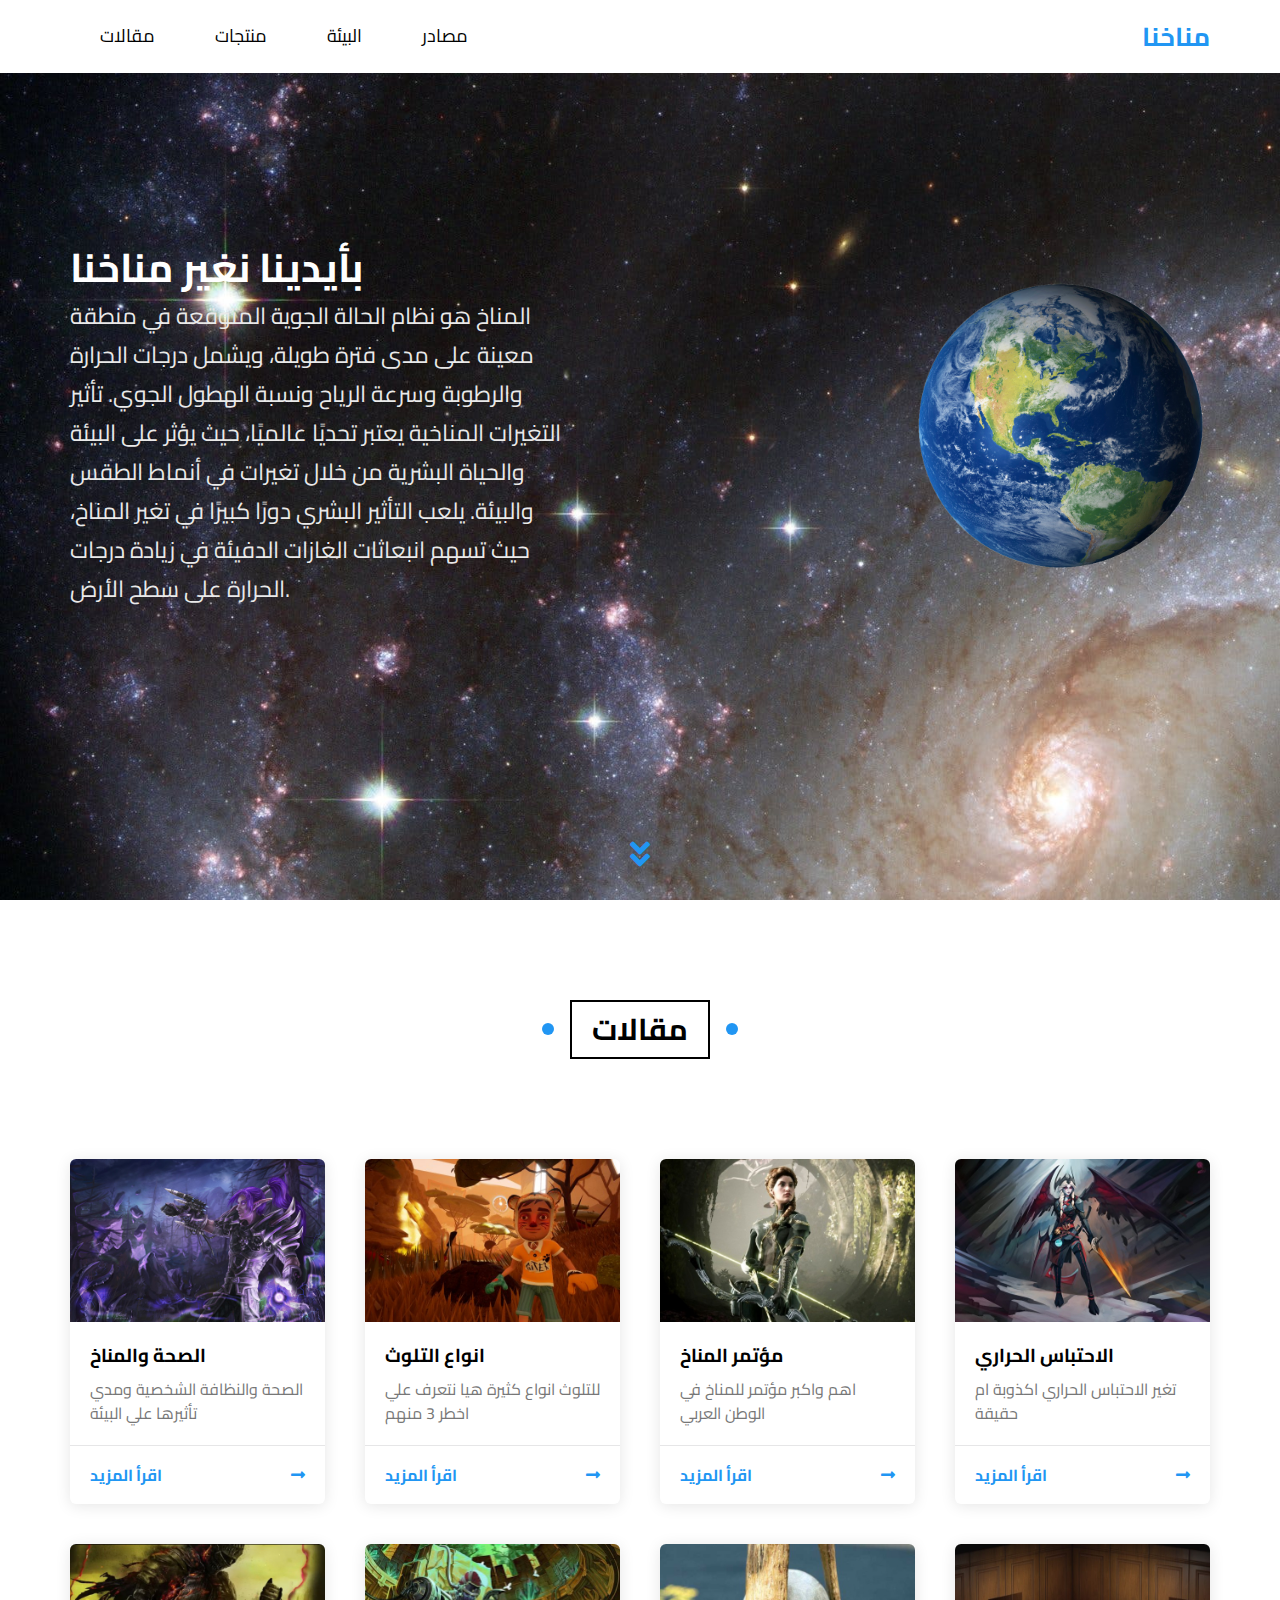
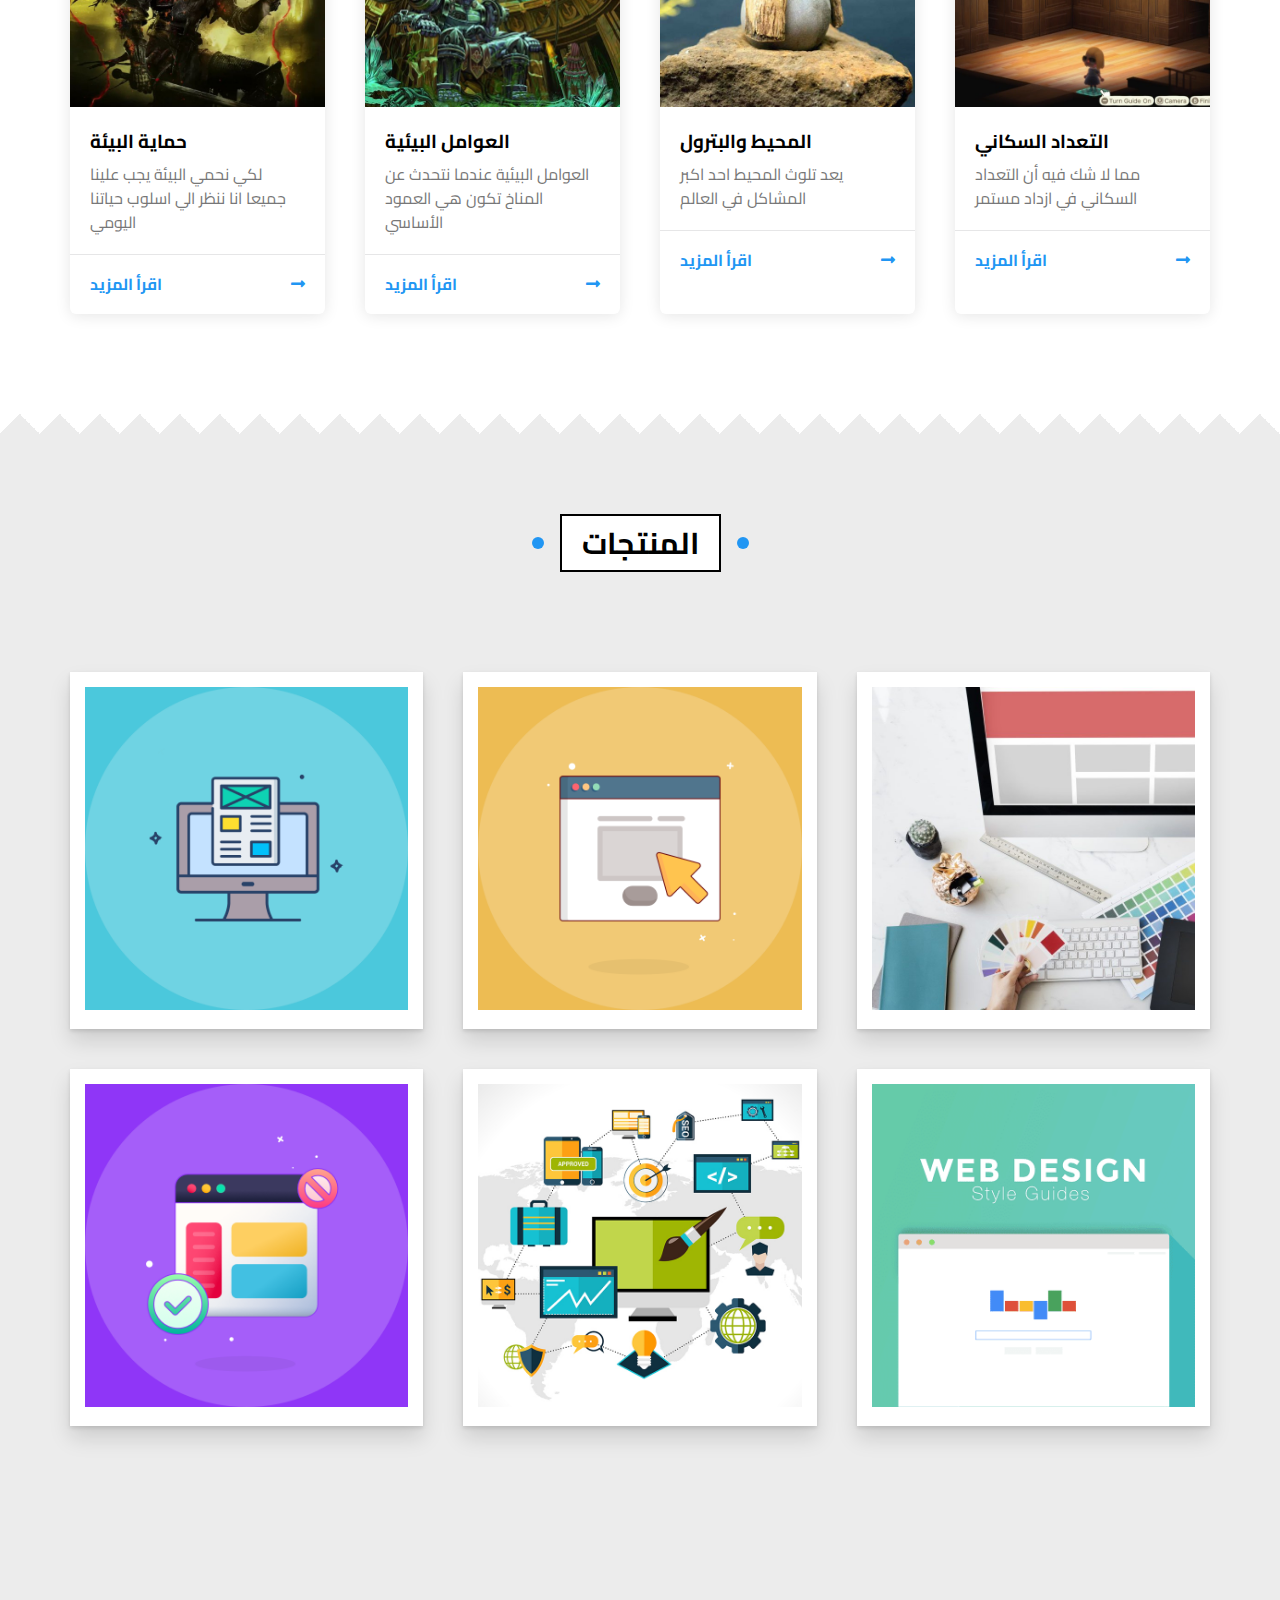
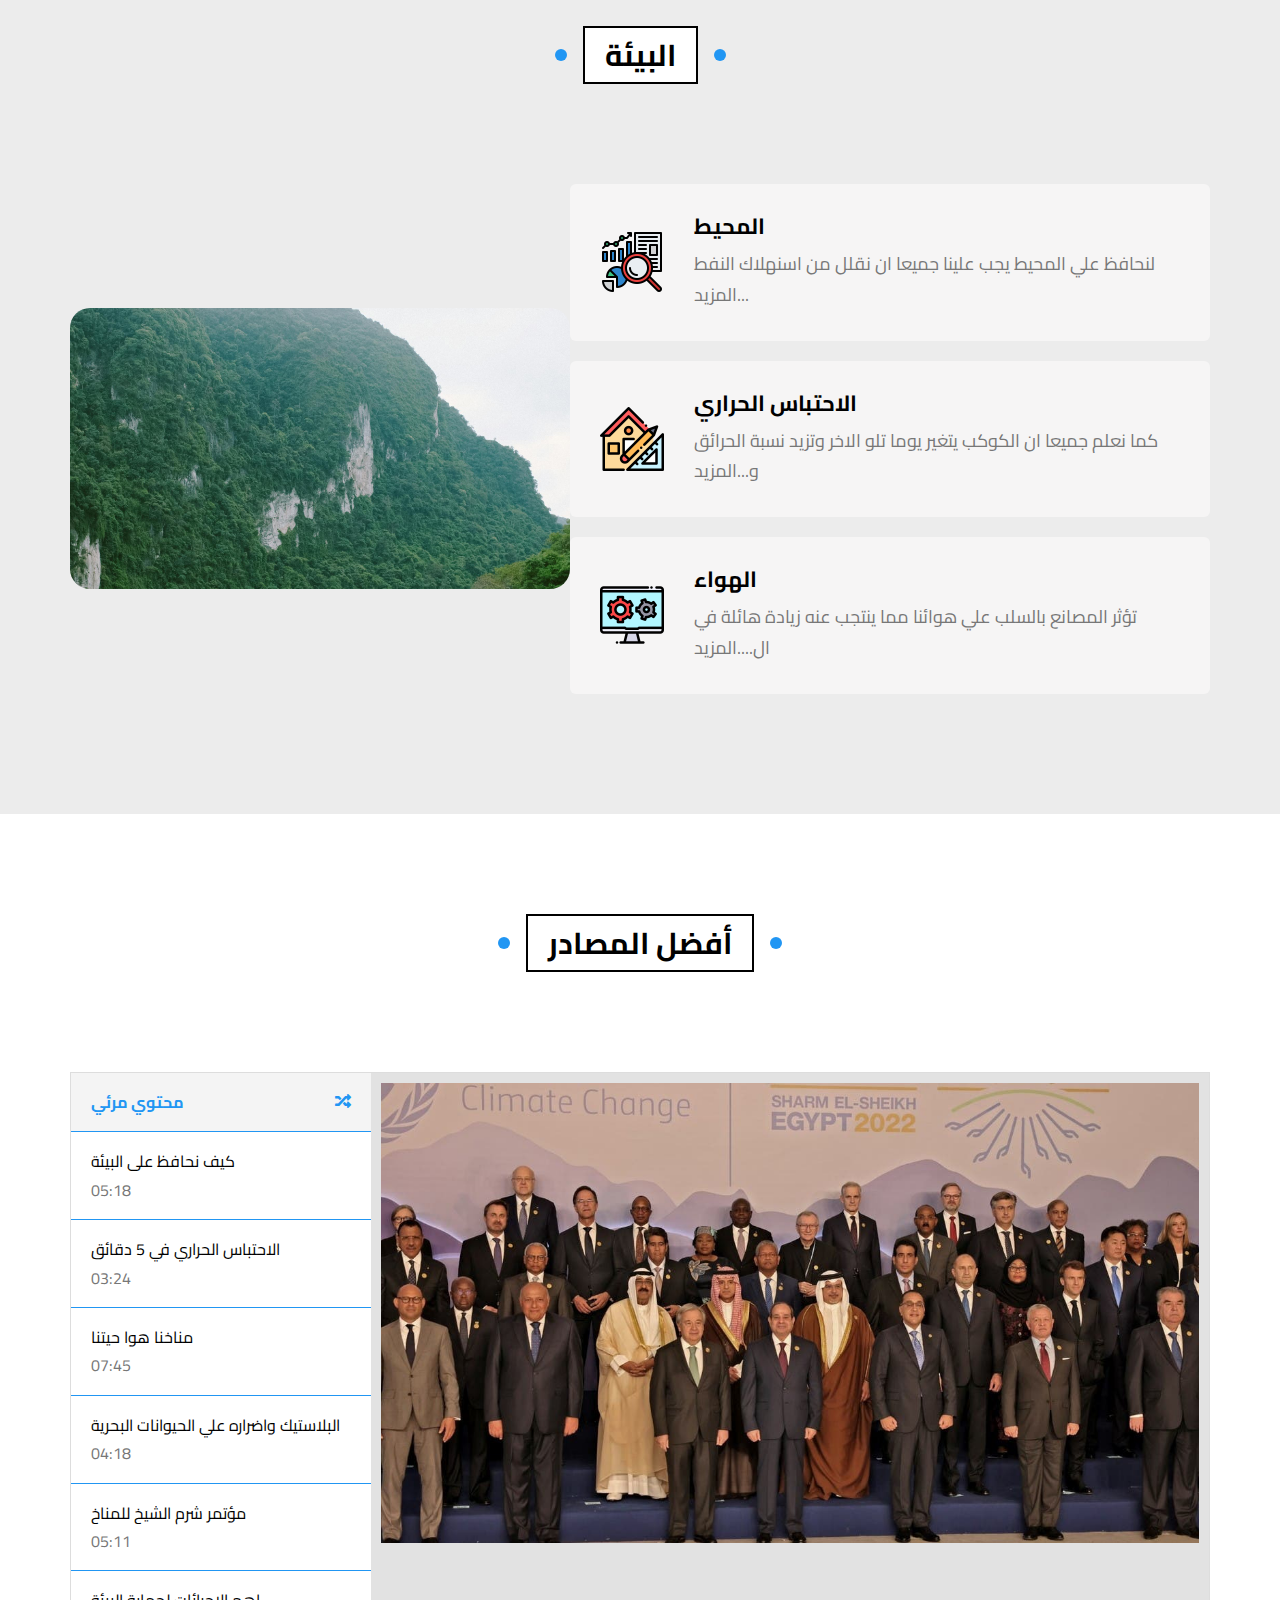
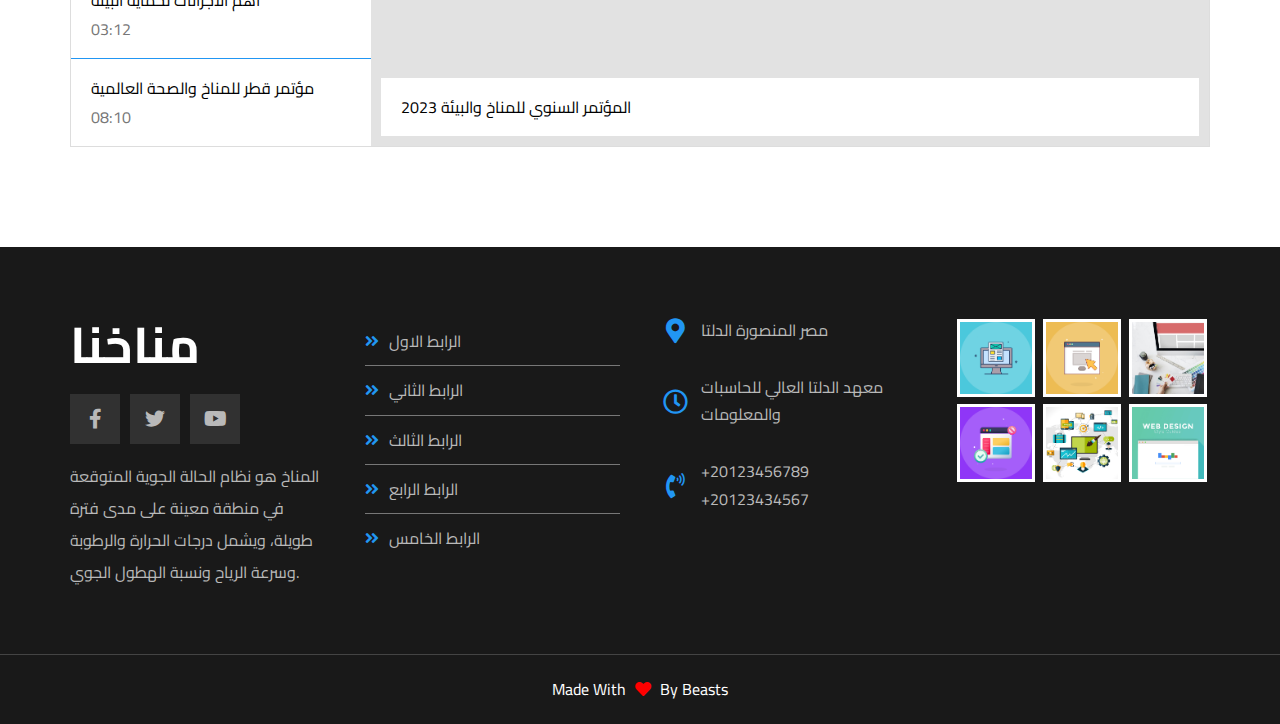
==== commit 9cd0141e: "Update Index.html" ====
--- a/Index.html
+++ b/Index.html
@@ -1,5 +1,5 @@
 <!DOCTYPE html>
-<html lang="en">
+<html lang="ar">
   <head>
   <meta charset="UTF-8">
   <meta http-equiv="X-UA-Compatible" content="IE=edge">
@@ -229,13 +229,13 @@
           <div class="list">
             <div class="name">محتوي مرئي<i class="fas fa-random"></i></div>
             <ul>
-              <li>how to create sub domain <span>05:18</span></li>
-              <li>playing with dns <span>03:24</span></li>
-              <li>every thing about the virtual hosts <span>07:45</span></li>
-              <li>how to monitor your website <span>04:18</span></li>
-              <li>uncharted beating the last boss <span>05:11</span></li>
-              <li>ys oath in felghana overview <span>03:12</span></li>
-              <li>ys series all games ending <span>08:10</span></li>
+              <li>كيف نحافظ على البيئة<span>05:18</span></li>
+              <li>الاحتباس الحراري في 5 دقائق<span>03:24</span></li>
+              <li>مناخنا هوا حيتنا<span>07:45</span></li>
+              <li>البلاستيك واضراره علي الحيوانات البحرية<span>04:18</span></li>
+              <li>مؤتمر شرم الشيخ للمناخ<span>05:11</span></li>
+              <li>اهم الاجرائات لحماية البيئة<span>03:12</span></li>
+              <li>مؤتمر قطر للمناخ والصحة العالمية<span>08:10</span></li>
             </ul>
           </div>
           <div class="preview">
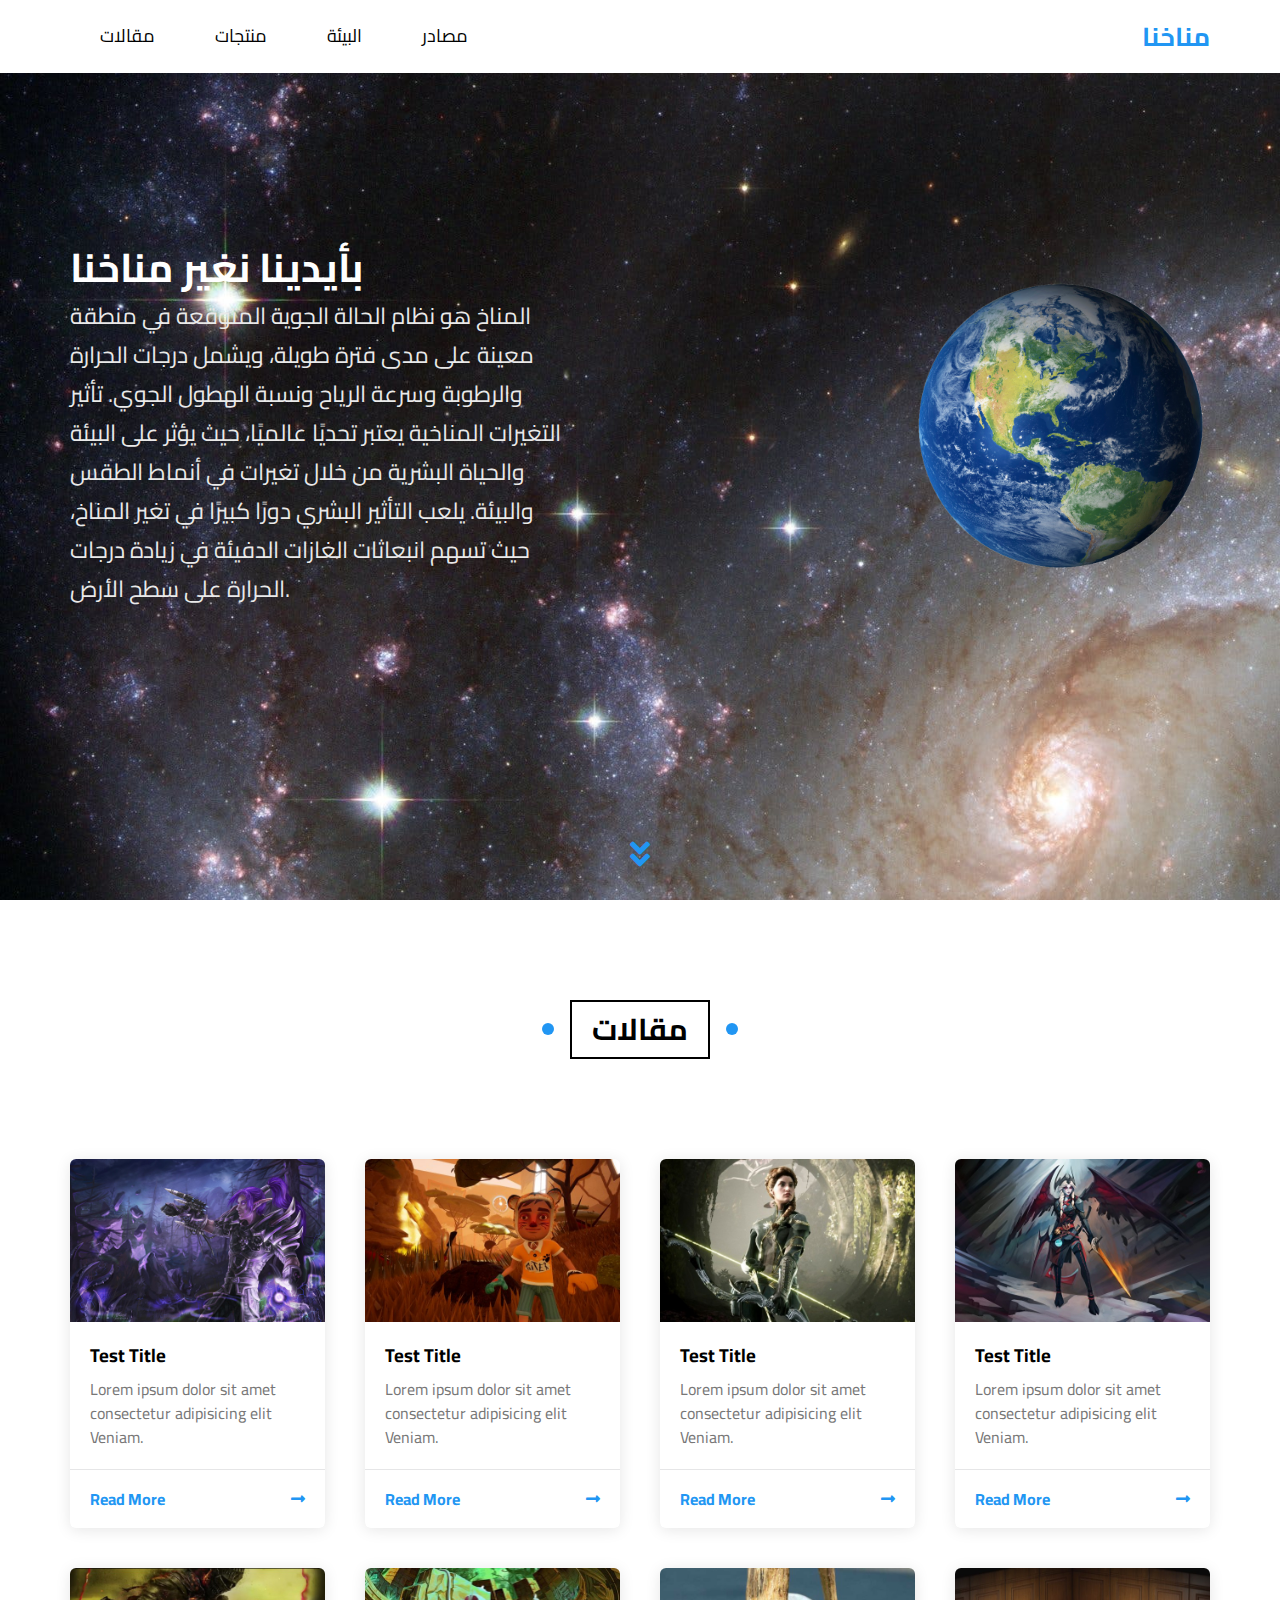
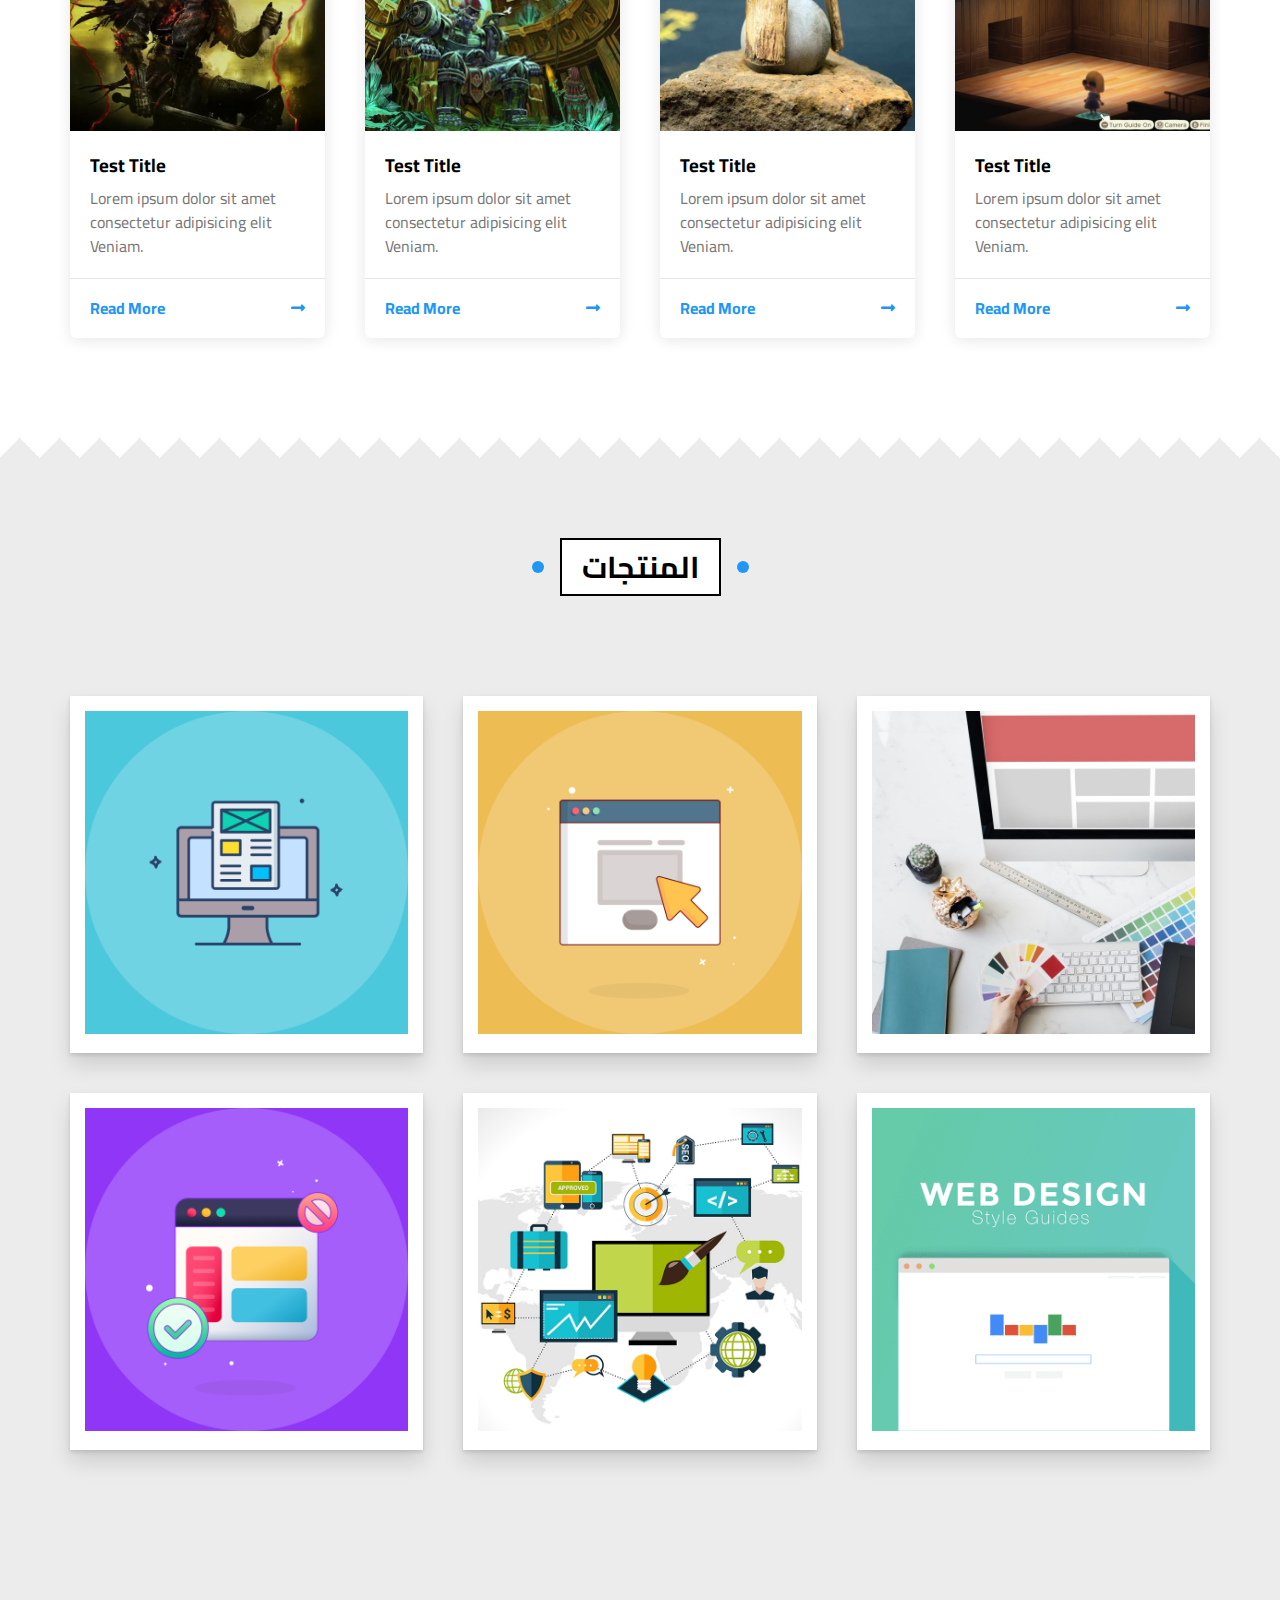
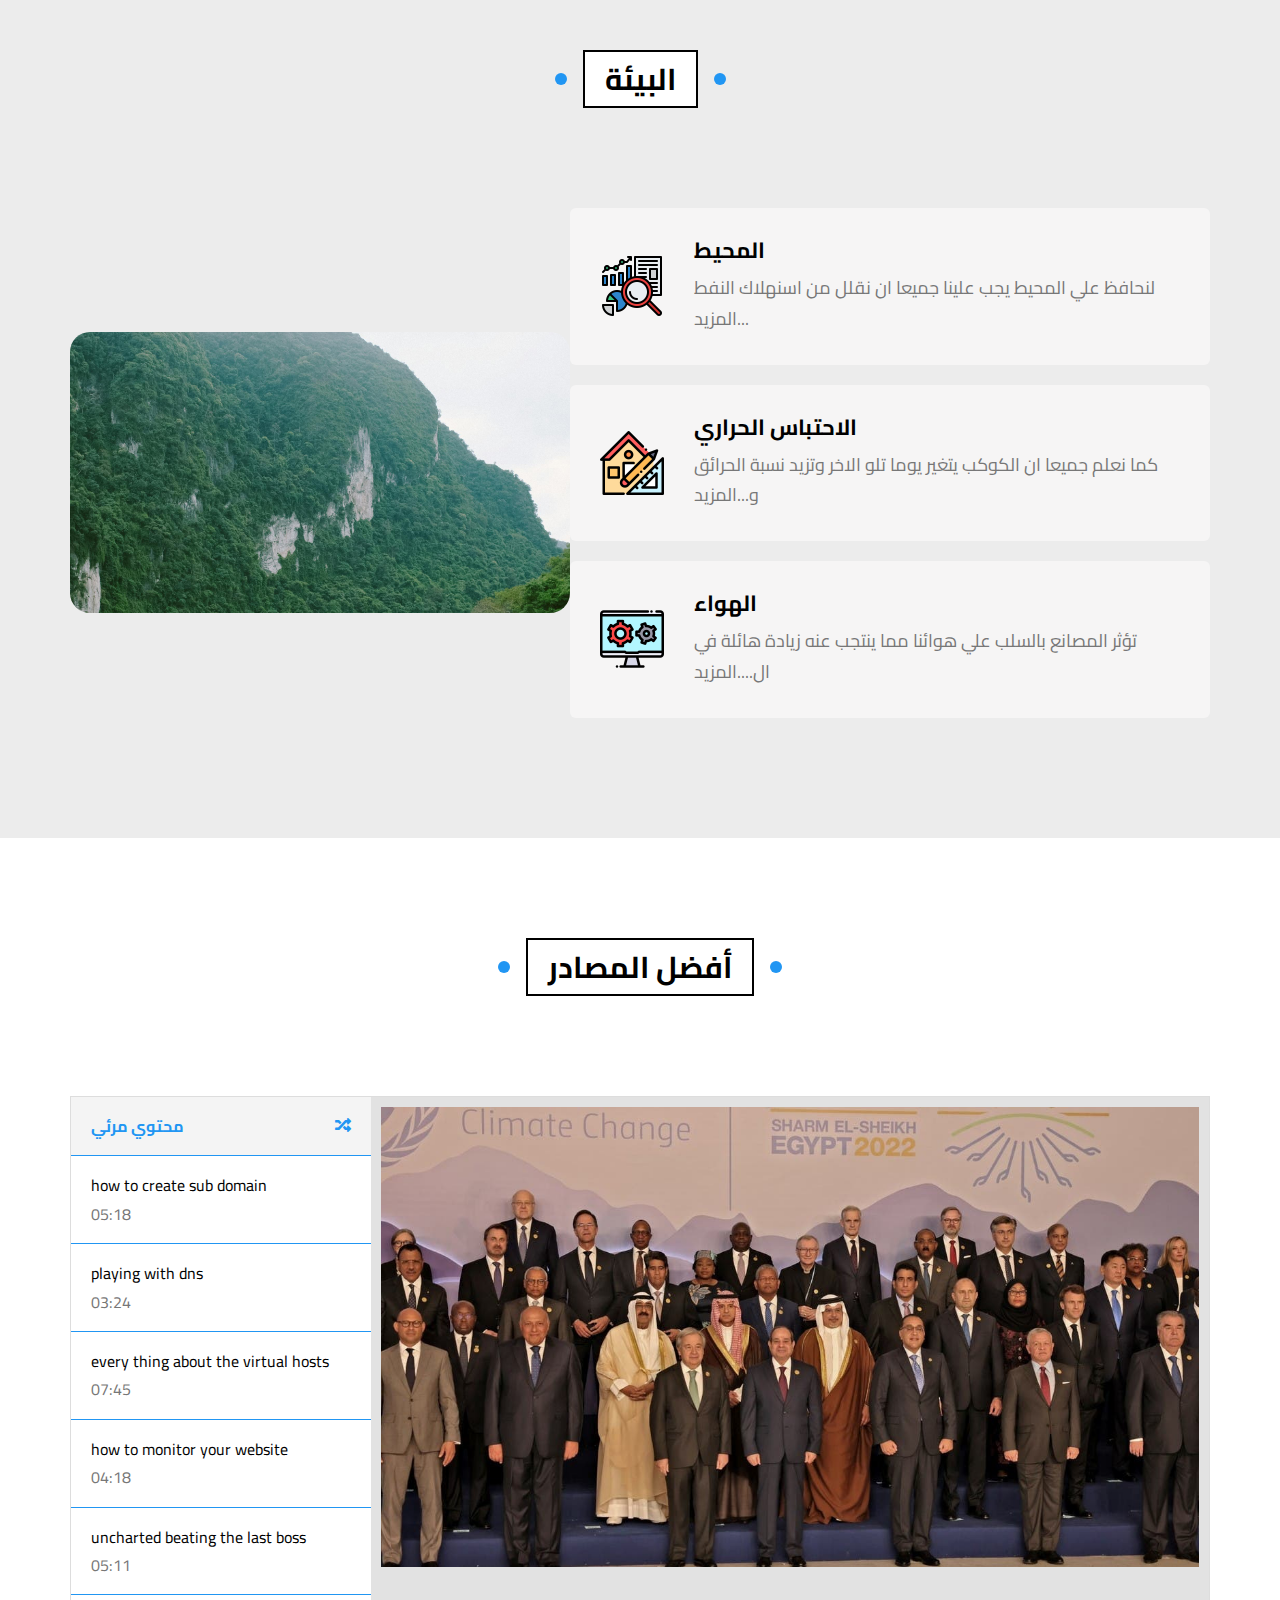
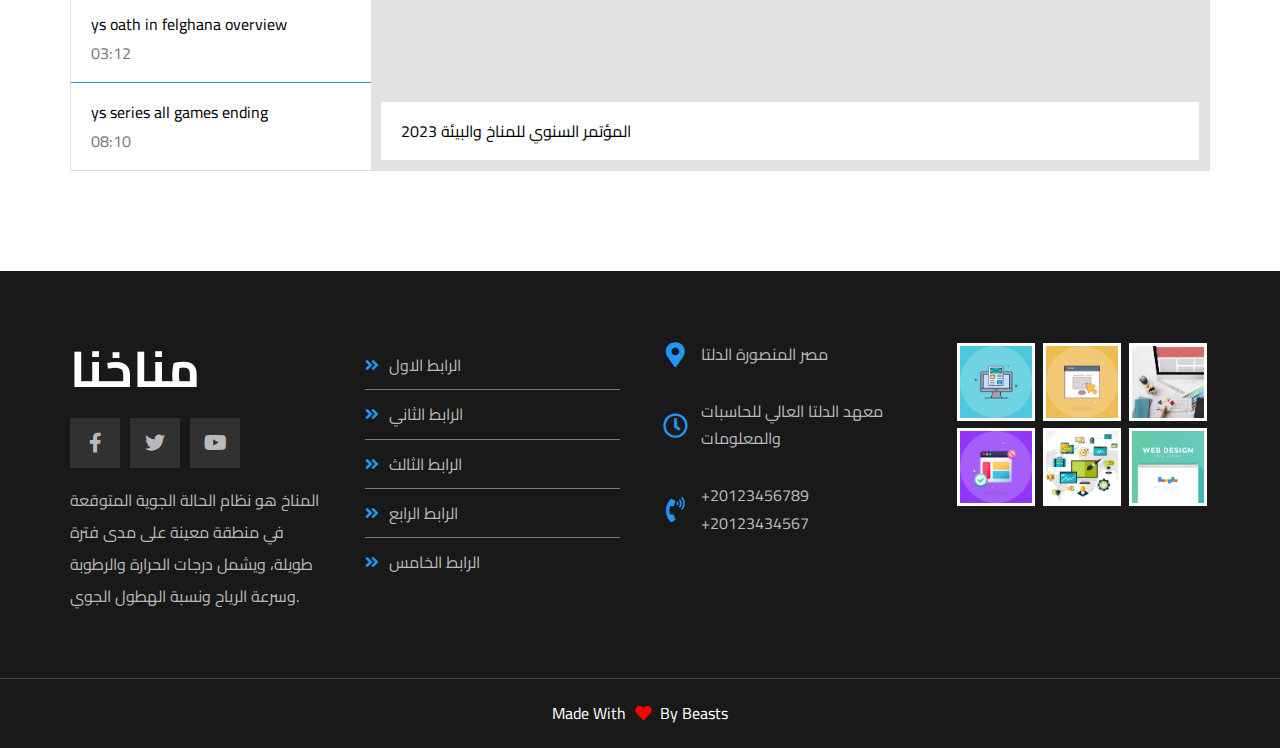
==== commit 4b3410a1: "pend" ====
--- a/Index.html
+++ b/Index.html
@@ -18,7 +18,7 @@
   <div class="header" id="header">
     <!-- id = to make a scroll up btn -->
     <div class="container">
-      <a href="#" class="logo">مناخنا</a>
+      <a href="./articles/water.html" class="logo">مناخنا</a>
       <ul class="main-nav">
         <li><a href="#articles">مقالات</a></li>
         <li><a href="#gallery">منتجات</a></li>
@@ -57,88 +57,88 @@
       <div class="box">
         <img src="imgs/cat-01.jpg" alt="">
         <div class="content">
-          <h3>الصحة والمناخ</h3>
-          <p>الصحة والنظافة الشخصية ومدي تأثيرها علي البيئة</p>
-        </div>
-        <div class="info">
-          <a href="#">اقرأ المزيد</a>
+          <h3>Test Title</h3>
+          <p>Lorem ipsum dolor sit amet consectetur adipisicing elit Veniam.</p>
+        </div>
+        <div class="info">
+          <a href="#">Read More</a>
           <i class="fas fa-long-arrow-alt-right"></i>
         </div>
       </div>
       <div class="box">
         <img src="imgs/cat-02.jpg" alt="">
         <div class="content">
-          <h3>انواع التلوث</h3>
-          <p>للتلوث انواع كثيرة هيا نتعرف علي اخطر 3 منهم</p>
-        </div>
-        <div class="info">
-          <a href="#">اقرأ المزيد</a>
+          <h3>Test Title</h3>
+          <p>Lorem ipsum dolor sit amet consectetur adipisicing elit Veniam.</p>
+        </div>
+        <div class="info">
+          <a href="#">Read More</a>
           <i class="fas fa-long-arrow-alt-right"></i>
         </div>
       </div>
       <div class="box">
         <img src="imgs/cat-03.jpg" alt="">
         <div class="content">
-          <h3>مؤتمر المناخ</h3>
-          <p>اهم واكبر مؤتمر للمناخ في الوطن العربي</p>
-        </div>
-        <div class="info">
-          <a href="#">اقرأ المزيد</a>
+          <h3>Test Title</h3>
+          <p>Lorem ipsum dolor sit amet consectetur adipisicing elit Veniam.</p>
+        </div>
+        <div class="info">
+          <a href="#">Read More</a>
           <i class="fas fa-long-arrow-alt-right"></i>
         </div>
       </div>
       <div class="box">
         <img src="imgs/cat-04.jpg" alt="">
         <div class="content">
-          <h3>الاحتباس الحراري</h3>
-          <p>تغير الاحتباس الحراري اكذوبة ام حقيقة</p>
-        </div>
-        <div class="info">
-          <a href="#">اقرأ المزيد</a>
+          <h3>Test Title</h3>
+          <p>Lorem ipsum dolor sit amet consectetur adipisicing elit Veniam.</p>
+        </div>
+        <div class="info">
+          <a href="#">Read More</a>
           <i class="fas fa-long-arrow-alt-right"></i>
         </div>
       </div>
       <div class="box">
         <img src="imgs/cat-05.jpg" alt="">
         <div class="content">
-          <h3>حماية البيئة</h3>
-          <p>لكي نحمي البيئة يجب علينا جميعا انا ننظر الي اسلوب حياتنا اليومي</p>
-        </div>
-        <div class="info">
-          <a href="#">اقرأ المزيد</a>
+          <h3>Test Title</h3>
+          <p>Lorem ipsum dolor sit amet consectetur adipisicing elit Veniam.</p>
+        </div>
+        <div class="info">
+          <a href="#">Read More</a>
           <i class="fas fa-long-arrow-alt-right"></i>
         </div>
       </div>
       <div class="box">
         <img src="imgs/cat-06.jpg" alt="">
         <div class="content">
-          <h3>العوامل البيئية</h3>
-          <p>العوامل البيئية عندما نتحدث عن المناخ تكون هي العمود الأساسي</p>
-        </div>
-        <div class="info">
-          <a href="#">اقرأ المزيد</a>
+          <h3>Test Title</h3>
+          <p>Lorem ipsum dolor sit amet consectetur adipisicing elit Veniam.</p>
+        </div>
+        <div class="info">
+          <a href="#">Read More</a>
           <i class="fas fa-long-arrow-alt-right"></i>
         </div>
       </div>
       <div class="box">
         <img src="imgs/cat-07.jpg" alt="">
         <div class="content">
-          <h3>المحيط والبترول</h3>
-          <p>يعد تلوث المحيط احد اكبر المشاكل في العالم</p>
-        </div>
-        <div class="info">
-          <a href="#">اقرأ المزيد</a>
+          <h3>Test Title</h3>
+          <p>Lorem ipsum dolor sit amet consectetur adipisicing elit Veniam.</p>
+        </div>
+        <div class="info">
+          <a href="#">Read More</a>
           <i class="fas fa-long-arrow-alt-right"></i>
         </div>
       </div>
       <div class="box">
         <img src="imgs/cat-08.jpg" alt="">
         <div class="content">
-          <h3>التعداد السكاني</h3>
-          <p>مما لا شك فيه أن التعداد السكاني في ازداد مستمر</p>
-        </div>
-        <div class="info">
-          <a href="#">اقرأ المزيد</a>
+          <h3>Test Title</h3>
+          <p>Lorem ipsum dolor sit amet consectetur adipisicing elit Veniam.</p>
+        </div>
+        <div class="info">
+          <a href="#">Read More</a>
           <i class="fas fa-long-arrow-alt-right"></i>
         </div>
       </div>
@@ -229,13 +229,13 @@
           <div class="list">
             <div class="name">محتوي مرئي<i class="fas fa-random"></i></div>
             <ul>
-              <li>كيف نحافظ على البيئة<span>05:18</span></li>
-              <li>الاحتباس الحراري في 5 دقائق<span>03:24</span></li>
-              <li>مناخنا هوا حيتنا<span>07:45</span></li>
-              <li>البلاستيك واضراره علي الحيوانات البحرية<span>04:18</span></li>
-              <li>مؤتمر شرم الشيخ للمناخ<span>05:11</span></li>
-              <li>اهم الاجرائات لحماية البيئة<span>03:12</span></li>
-              <li>مؤتمر قطر للمناخ والصحة العالمية<span>08:10</span></li>
+              <li>how to create sub domain <span>05:18</span></li>
+              <li>playing with dns <span>03:24</span></li>
+              <li>every thing about the virtual hosts <span>07:45</span></li>
+              <li>how to monitor your website <span>04:18</span></li>
+              <li>uncharted beating the last boss <span>05:11</span></li>
+              <li>ys oath in felghana overview <span>03:12</span></li>
+              <li>ys series all games ending <span>08:10</span></li>
             </ul>
           </div>
           <div class="preview">
@@ -312,4 +312,4 @@
       </div>
     <!-- end footer -->
   </body>
-</html>
+</html>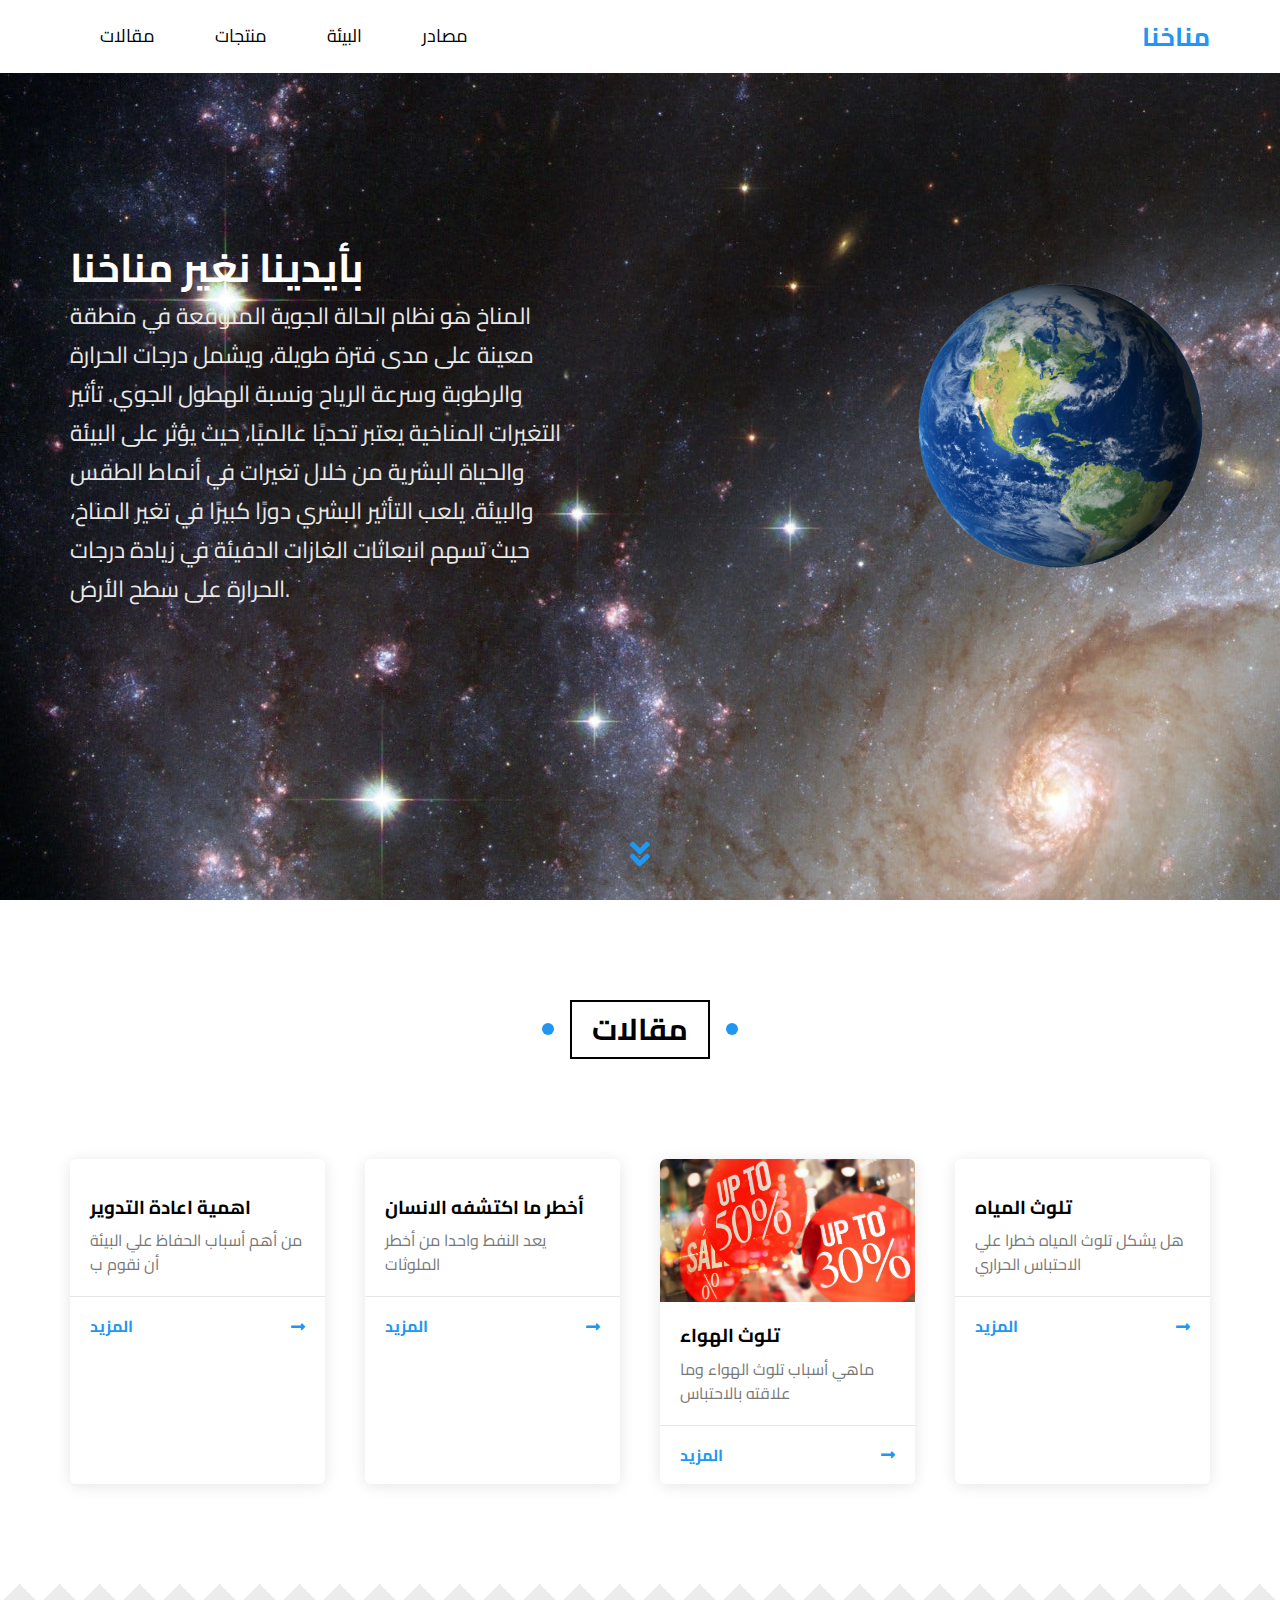
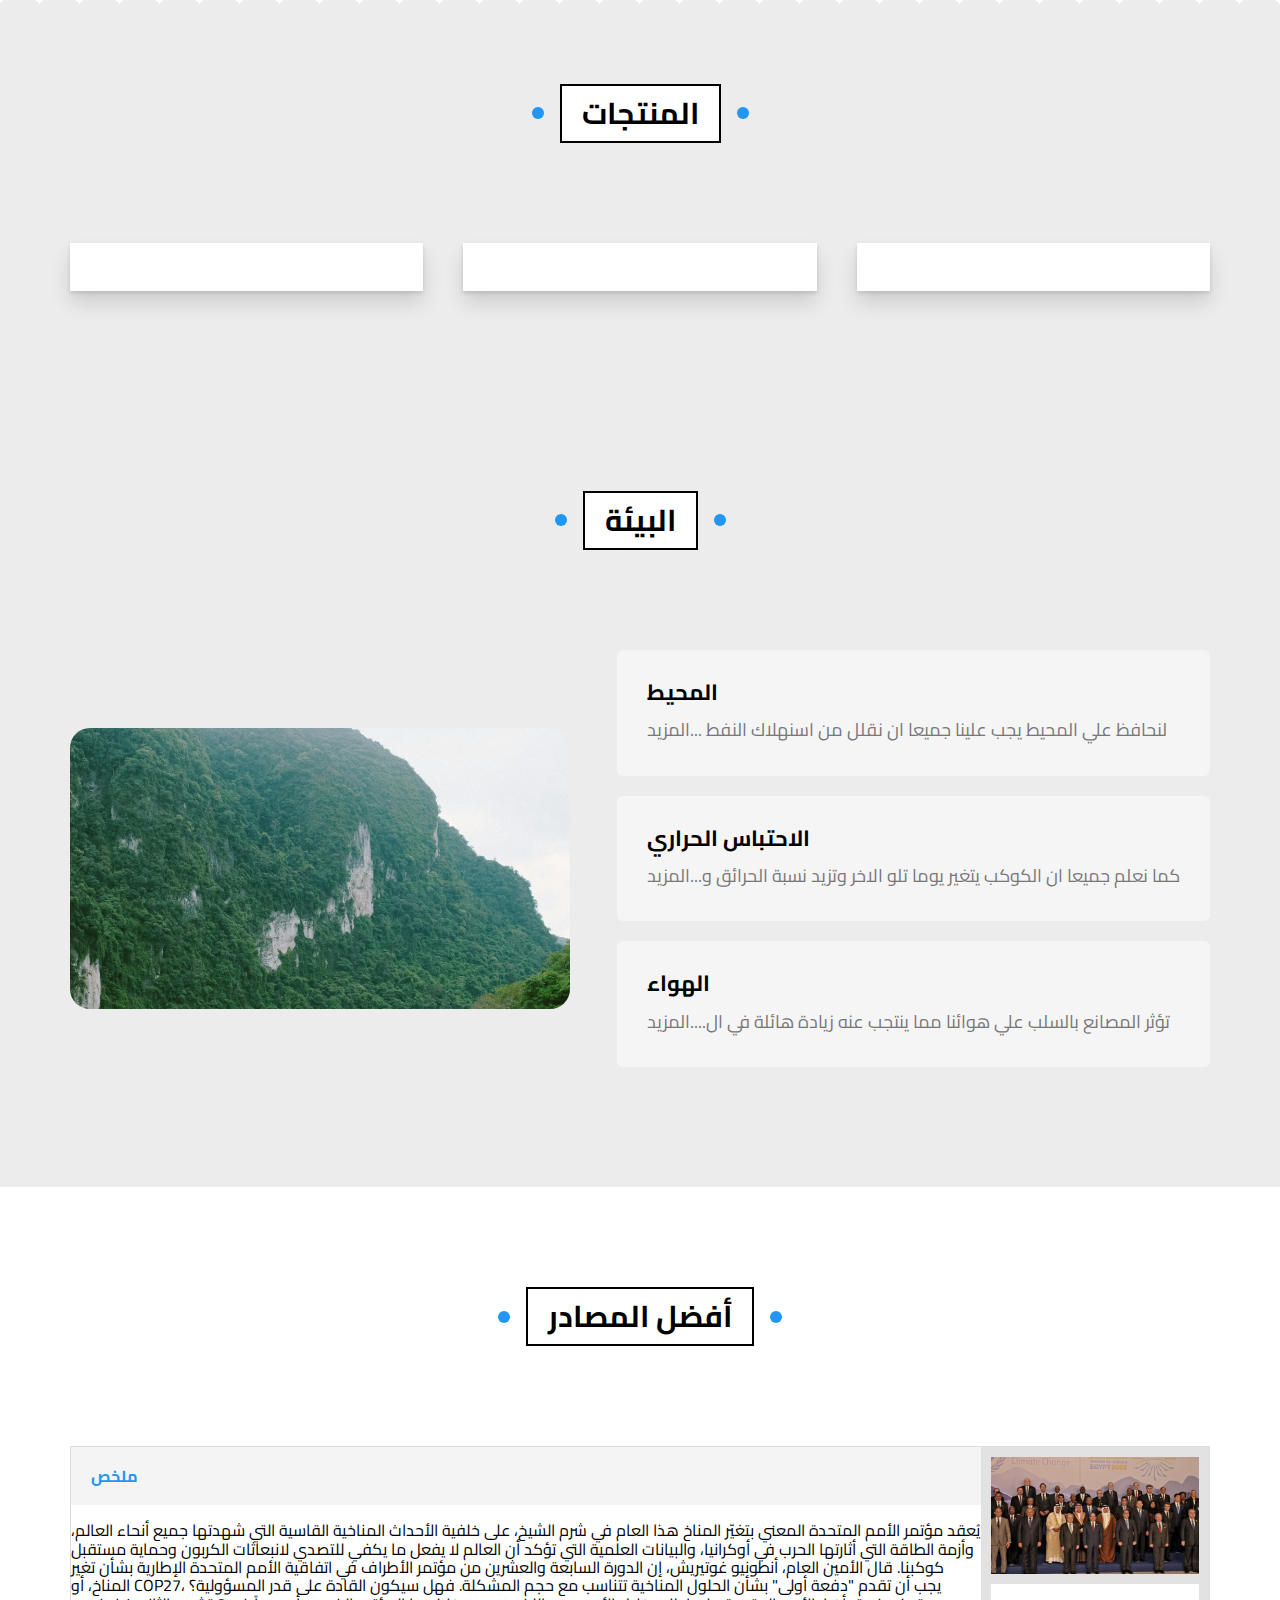
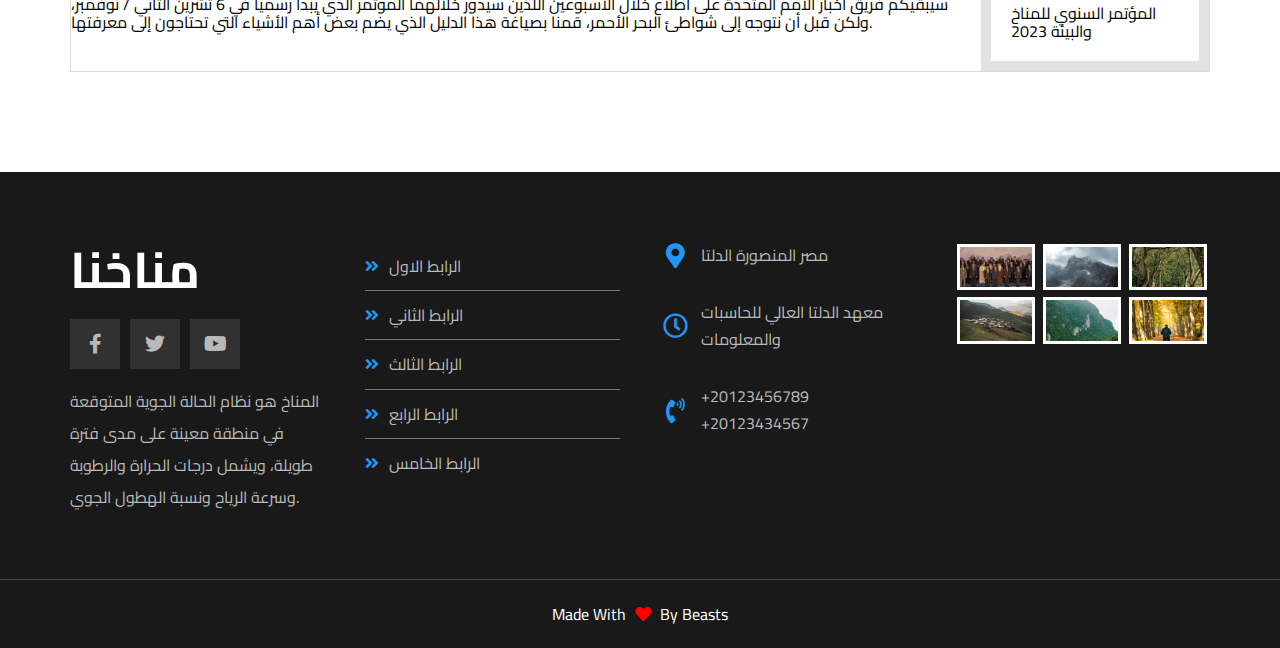
==== commit 13592c80: "added" ====
--- a/Index.html
+++ b/Index.html
@@ -18,7 +18,7 @@
   <div class="header" id="header">
     <!-- id = to make a scroll up btn -->
     <div class="container">
-      <a href="./articles/water.html" class="logo">مناخنا</a>
+      <a href="#" class="logo">مناخنا</a>
       <ul class="main-nav">
         <li><a href="#articles">مقالات</a></li>
         <li><a href="#gallery">منتجات</a></li>
@@ -55,92 +55,49 @@
     <h2 class="main-title">مقالات</h2>
     <div class="container">
       <div class="box">
-        <img src="imgs/cat-01.jpg" alt="">
-        <div class="content">
-          <h3>Test Title</h3>
-          <p>Lorem ipsum dolor sit amet consectetur adipisicing elit Veniam.</p>
-        </div>
-        <div class="info">
-          <a href="#">Read More</a>
-          <i class="fas fa-long-arrow-alt-right"></i>
-        </div>
-      </div>
-      <div class="box">
-        <img src="imgs/cat-02.jpg" alt="">
-        <div class="content">
-          <h3>Test Title</h3>
-          <p>Lorem ipsum dolor sit amet consectetur adipisicing elit Veniam.</p>
-        </div>
-        <div class="info">
-          <a href="#">Read More</a>
-          <i class="fas fa-long-arrow-alt-right"></i>
-        </div>
-      </div>
-      <div class="box">
-        <img src="imgs/cat-03.jpg" alt="">
-        <div class="content">
-          <h3>Test Title</h3>
-          <p>Lorem ipsum dolor sit amet consectetur adipisicing elit Veniam.</p>
-        </div>
-        <div class="info">
-          <a href="#">Read More</a>
-          <i class="fas fa-long-arrow-alt-right"></i>
-        </div>
-      </div>
-      <div class="box">
-        <img src="imgs/cat-04.jpg" alt="">
-        <div class="content">
-          <h3>Test Title</h3>
-          <p>Lorem ipsum dolor sit amet consectetur adipisicing elit Veniam.</p>
-        </div>
-        <div class="info">
-          <a href="#">Read More</a>
-          <i class="fas fa-long-arrow-alt-right"></i>
-        </div>
-      </div>
-      <div class="box">
-        <img src="imgs/cat-05.jpg" alt="">
-        <div class="content">
-          <h3>Test Title</h3>
-          <p>Lorem ipsum dolor sit amet consectetur adipisicing elit Veniam.</p>
-        </div>
-        <div class="info">
-          <a href="#">Read More</a>
-          <i class="fas fa-long-arrow-alt-right"></i>
-        </div>
-      </div>
-      <div class="box">
-        <img src="imgs/cat-06.jpg" alt="">
-        <div class="content">
-          <h3>Test Title</h3>
-          <p>Lorem ipsum dolor sit amet consectetur adipisicing elit Veniam.</p>
-        </div>
-        <div class="info">
-          <a href="#">Read More</a>
-          <i class="fas fa-long-arrow-alt-right"></i>
-        </div>
-      </div>
-      <div class="box">
-        <img src="imgs/cat-07.jpg" alt="">
-        <div class="content">
-          <h3>Test Title</h3>
-          <p>Lorem ipsum dolor sit amet consectetur adipisicing elit Veniam.</p>
-        </div>
-        <div class="info">
-          <a href="#">Read More</a>
-          <i class="fas fa-long-arrow-alt-right"></i>
-        </div>
-      </div>
-      <div class="box">
-        <img src="imgs/cat-08.jpg" alt="">
-        <div class="content">
-          <h3>Test Title</h3>
-          <p>Lorem ipsum dolor sit amet consectetur adipisicing elit Veniam.</p>
-        </div>
-        <div class="info">
-          <a href="#">Read More</a>
-          <i class="fas fa-long-arrow-alt-right"></i>
-        </div>
+        <img src="imgs/123.jpg" alt="">
+        <div class="content">
+          <h3>اهمية اعادة التدوير</h3>
+          <p>من أهم أسباب الحفاظ علي البيئة أن نقوم ب</p>
+        </div>
+        <div class="info">
+          <a href="./articles/earth.html">المزيد</a>
+          <i class="fas fa-long-arrow-alt-right"></i>
+        </div>
+      </div>
+      <div class="box">
+        <img src="imgs/desert - Copy.jpg" alt="">
+        <div class="content">
+          <h3>أخطر ما اكتشفه الانسان</h3>
+          <p>يعد النفط واحدا من أخطر الملوثات</p>
+        </div>
+        <div class="info">
+          <a href="./articles/fire.html">المزيد</a>
+          <i class="fas fa-long-arrow-alt-right"></i>
+        </div>
+      </div>
+      <div class="box">
+        <img src="imgs/discount-background2.jpg" alt="">
+        <div class="content">
+          <h3>تلوث الهواء </h3>
+          <p>ماهي أسباب تلوث الهواء وما علاقته بالاحتباس</p>
+        </div>
+        <div class="info">
+          <a href="./articles/air.html">المزيد</a>
+          <i class="fas fa-long-arrow-alt-right"></i>
+        </div>
+      </div>
+      <div class="box">
+        <img src="imgs/desert.jpg" alt="">
+        <div class="content">
+          <h3>تلوث المياه</h3>
+          <p>هل يشكل تلوث المياه خطرا علي الاحتباس الحراري</p>
+        </div>
+        <div class="info">
+          <a href="./articles/water.html">المزيد</a>
+          <i class="fas fa-long-arrow-alt-right"></i>
+        </div>
+      </div>
       </div>
     </div>
   </div>
@@ -152,32 +109,17 @@
       <div class="container">
         <div class="box">
           <div class="image">
-            <img src="imgs/gallery-01.png" alt="">
+            <img src="imgs/Untitled-1.png" alt="">
           </div>
         </div>
         <div class="box">
           <div class="image">
-            <img src="imgs/gallery-02.png" alt="">
+            <img src="imgs/Untitled-2.png" alt="">
           </div>
         </div>
         <div class="box">
           <div class="image">
-            <img src="imgs/gallery-03.jpg" alt="">
-          </div>
-        </div>
-        <div class="box">
-          <div class="image">
-            <img src="imgs/gallery-04.png" alt="">
-          </div>
-        </div>
-        <div class="box">
-          <div class="image">
-            <img src="imgs/gallery-05.jpg" alt="">
-          </div>
-        </div>
-        <div class="box">
-          <div class="image">
-            <img src="imgs/gallery-06.png" alt="">
+            <img src="imgs/Untitled-3.png" alt="">
           </div>
         </div>
       </div>
@@ -190,7 +132,6 @@
         <img src="imgs/section6.jpg" alt="" class="lol">
         <div class="info">
           <div class="box">
-            <img src="imgs/work-steps-1.png" alt="">
             <div class="text">
               <h3>المحيط</h3>
               <p>
@@ -199,7 +140,6 @@
             </div>
           </div>
           <div class="box">
-            <img src="imgs/work-steps-2.png" alt="">
             <div class="text">
               <h3>الاحتباس الحراري</h3>
               <p>
@@ -208,7 +148,6 @@
             </div>
           </div>
           <div class="box">
-            <img src="imgs/work-steps-3.png" alt="">
             <div class="text">
               <h3>الهواء</h3>
               <p>
@@ -227,16 +166,12 @@
       <div class="container">
         <div class="holder">
           <div class="list">
-            <div class="name">محتوي مرئي<i class="fas fa-random"></i></div>
-            <ul>
-              <li>how to create sub domain <span>05:18</span></li>
-              <li>playing with dns <span>03:24</span></li>
-              <li>every thing about the virtual hosts <span>07:45</span></li>
-              <li>how to monitor your website <span>04:18</span></li>
-              <li>uncharted beating the last boss <span>05:11</span></li>
-              <li>ys oath in felghana overview <span>03:12</span></li>
-              <li>ys series all games ending <span>08:10</span></li>
-            </ul>
+            <div class="name">ملخص</div>
+            <p class="zolm">يُعقد مؤتمر الأمم المتحدة المعني بتغيّر المناخ هذا العام في شرم الشيخ، على خلفية الأحداث المناخية القاسية التي شهدتها جميع أنحاء العالم، وأزمة الطاقة التي أثارتها الحرب في أوكرانيا، والبيانات العلمية التي تؤكد أن العالم لا يفعل ما يكفي للتصدي لانبعاثات الكربون وحماية مستقبل كوكبنا.
+
+              قال الأمين العام، أنطونيو غوتيريش، إن الدورة السابعة والعشرين من مؤتمر الأطراف في اتفاقية الأمم المتحدة الإطارية بشأن تغير المناخ، أو COP27، يجب أن تقدم "دفعة أولى" بشأن الحلول المناخية تتناسب مع حجم المشكلة. فهل سيكون القادة على قدر المسؤولية؟
+              
+              سيبقيكم فريق أخبار الأمم المتحدة على اطلاع خلال الأسبوعين اللذين سيدور خلالهما المؤتمر الذي يبدأ رسمياً في 6 تشرين الثاني / نوفمبر، ولكن قبل أن نتوجه إلى شواطئ البحر الأحمر، قمنا بصياغة هذا الدليل الذي يضم بعض أهم الأشياء التي تحتاجون إلى معرفتها.</p>
           </div>
           <div class="preview">
             <img src="imgs/sharm1.jpg" alt="">
@@ -300,12 +235,12 @@
           </div>
         </div>
         <div class="box footer-gallery">
-          <img src="imgs/gallery-01.png" alt="">
-          <img src="imgs/gallery-02.png" alt="">
-          <img src="imgs/gallery-03.jpg" alt="">
-          <img src="imgs/gallery-04.png" alt="">
-          <img src="imgs/gallery-05.jpg" alt="">
-          <img src="imgs/gallery-06.png" alt="">
+          <img src="../imgs/sharm1.jpg" alt="">
+          <img src="../imgs/section2.jpg" alt="">
+          <img src="../imgs/section3.jpg" alt="">
+          <img src="../imgs/section4.jpg" alt="">
+          <img src="../imgs/section6.jpg" alt="">
+          <img src="../imgs/section1.jpg" alt="">
         </div>
       </div>
         <p class="copyright">Made With <i class="heart fas fa-heart"></i> By Beasts</p>
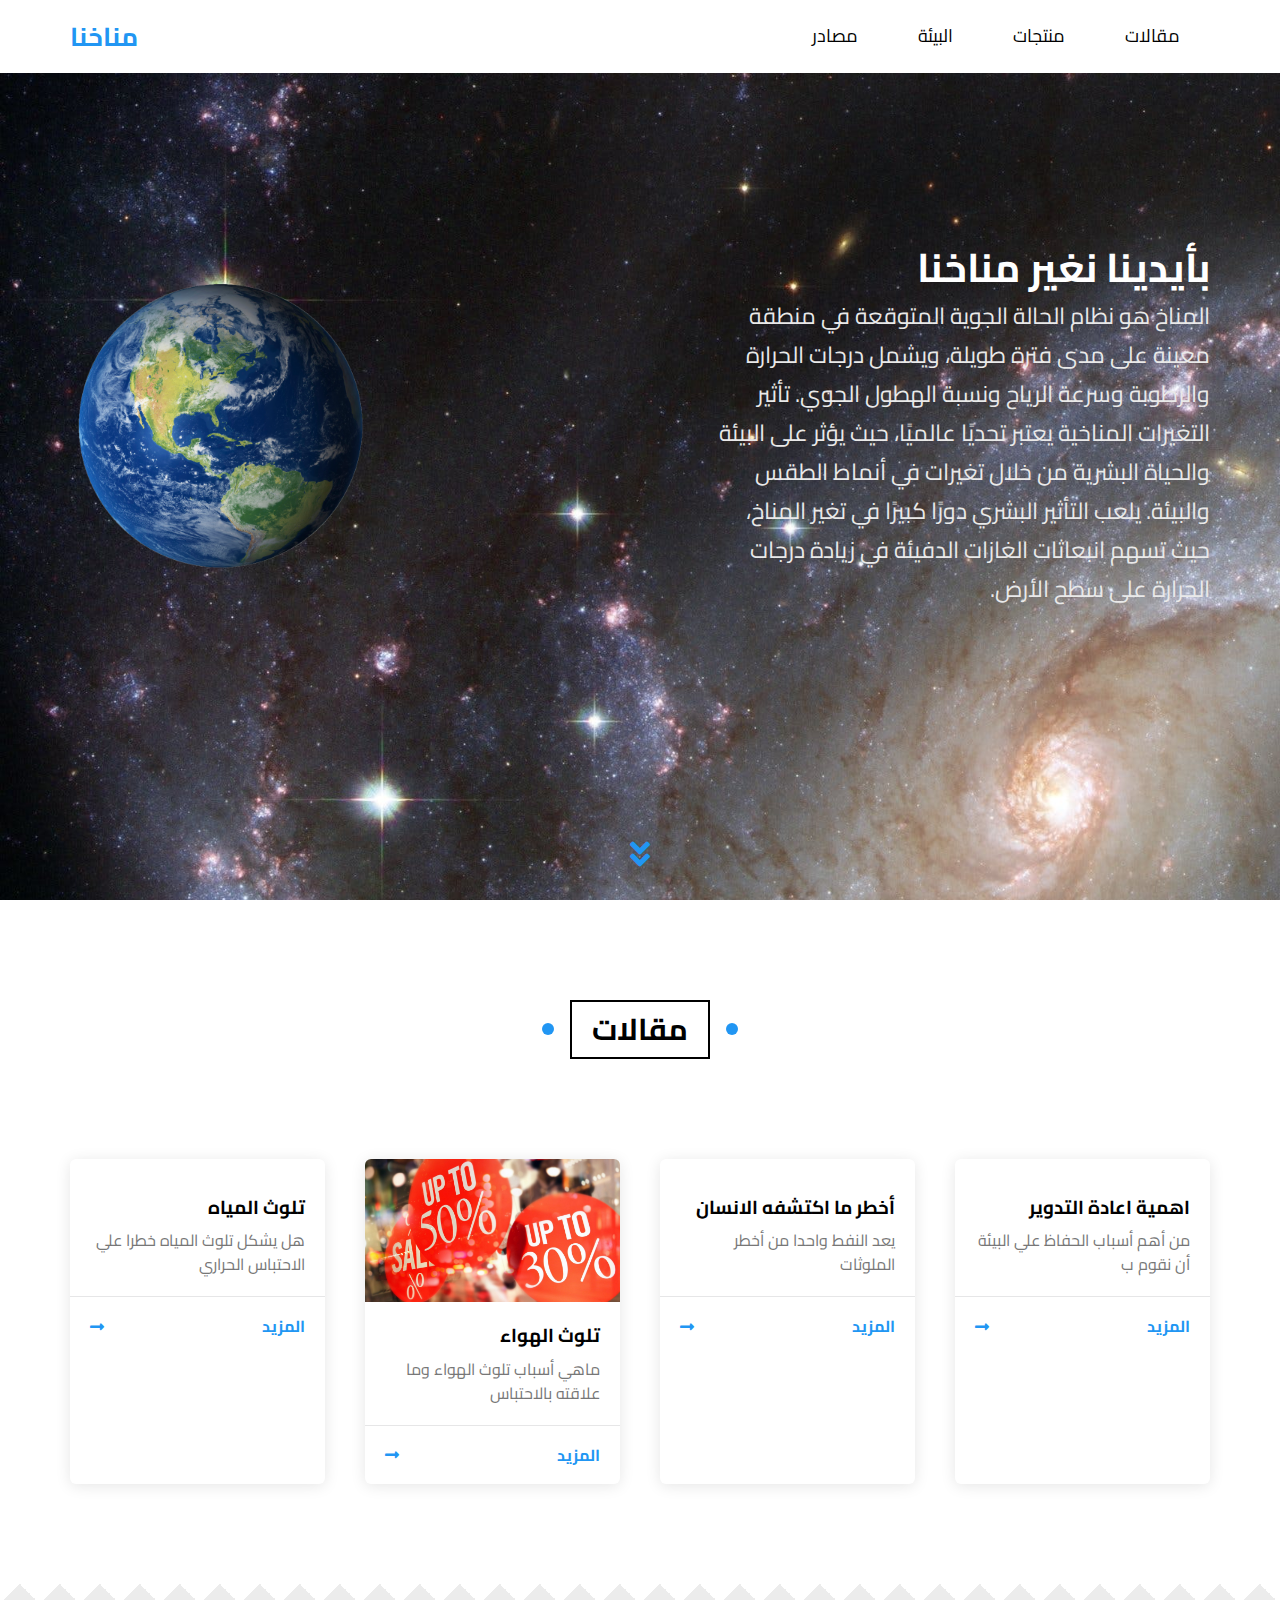
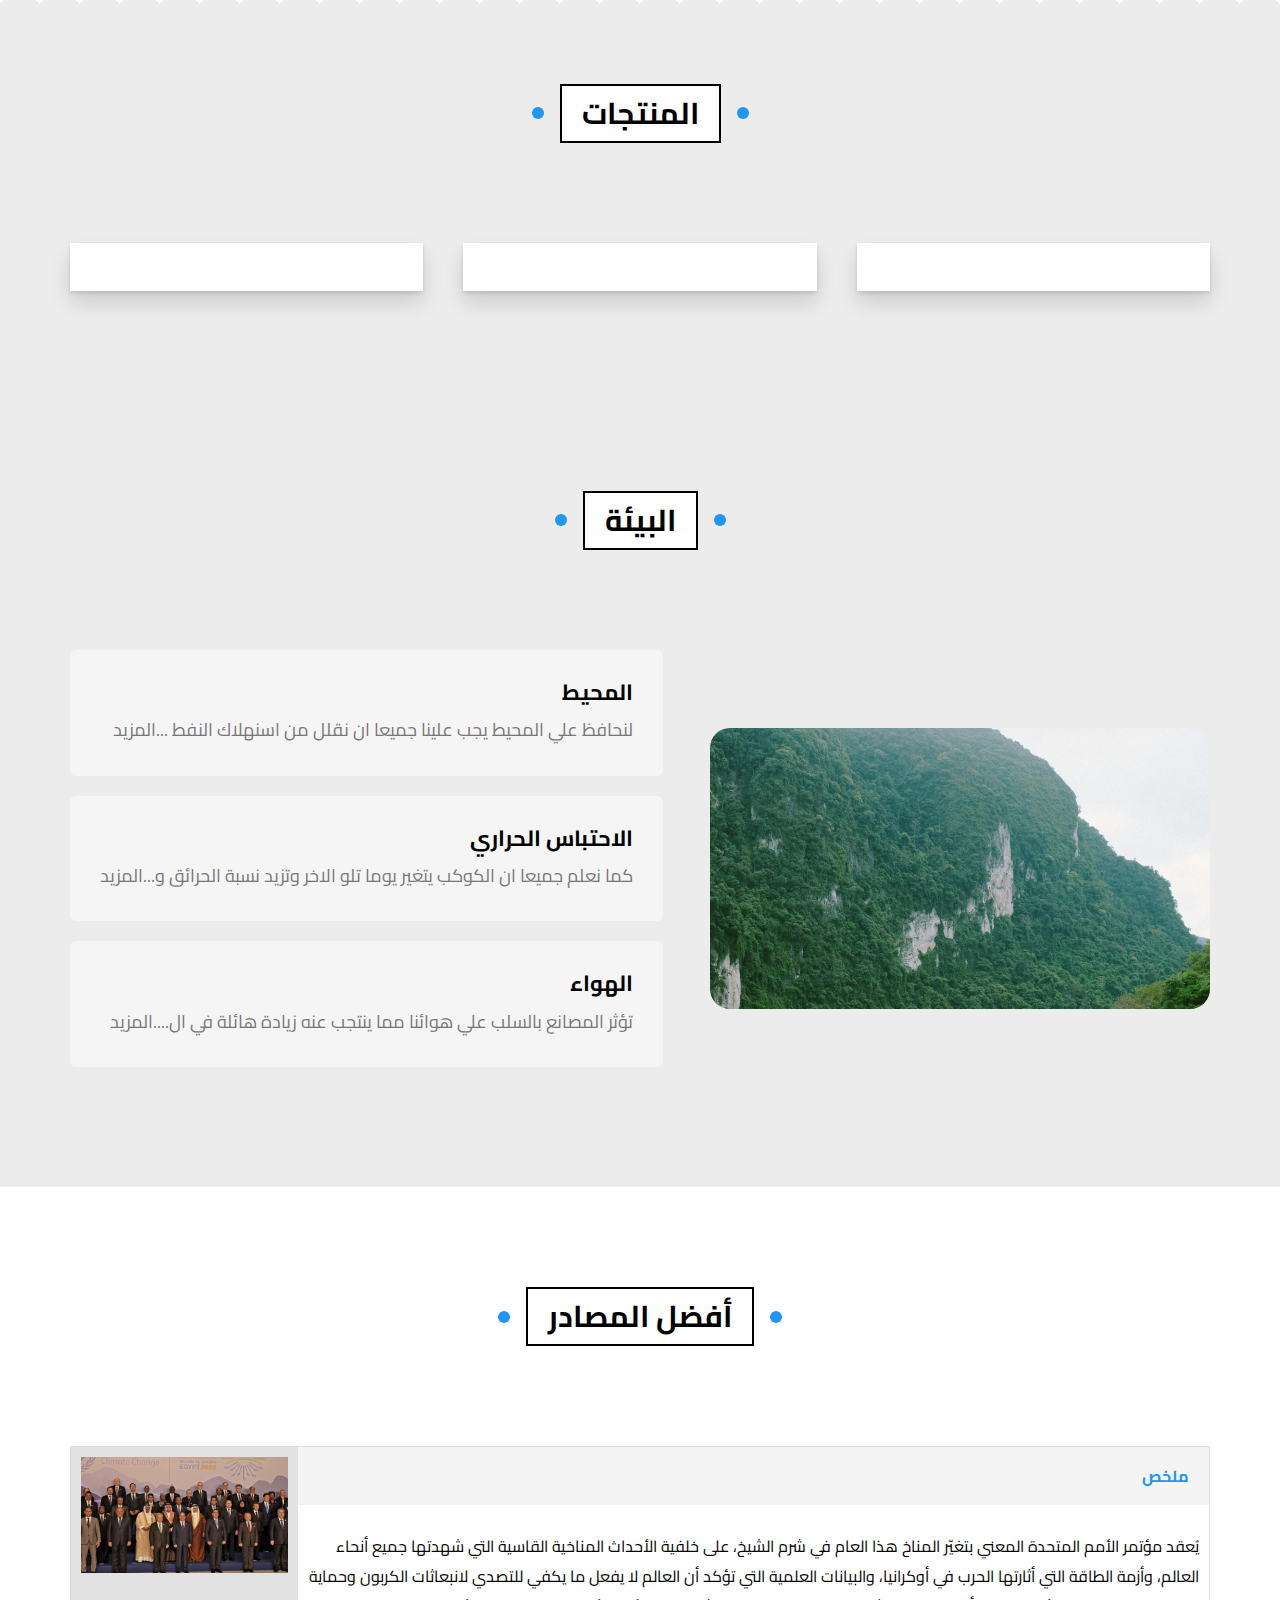
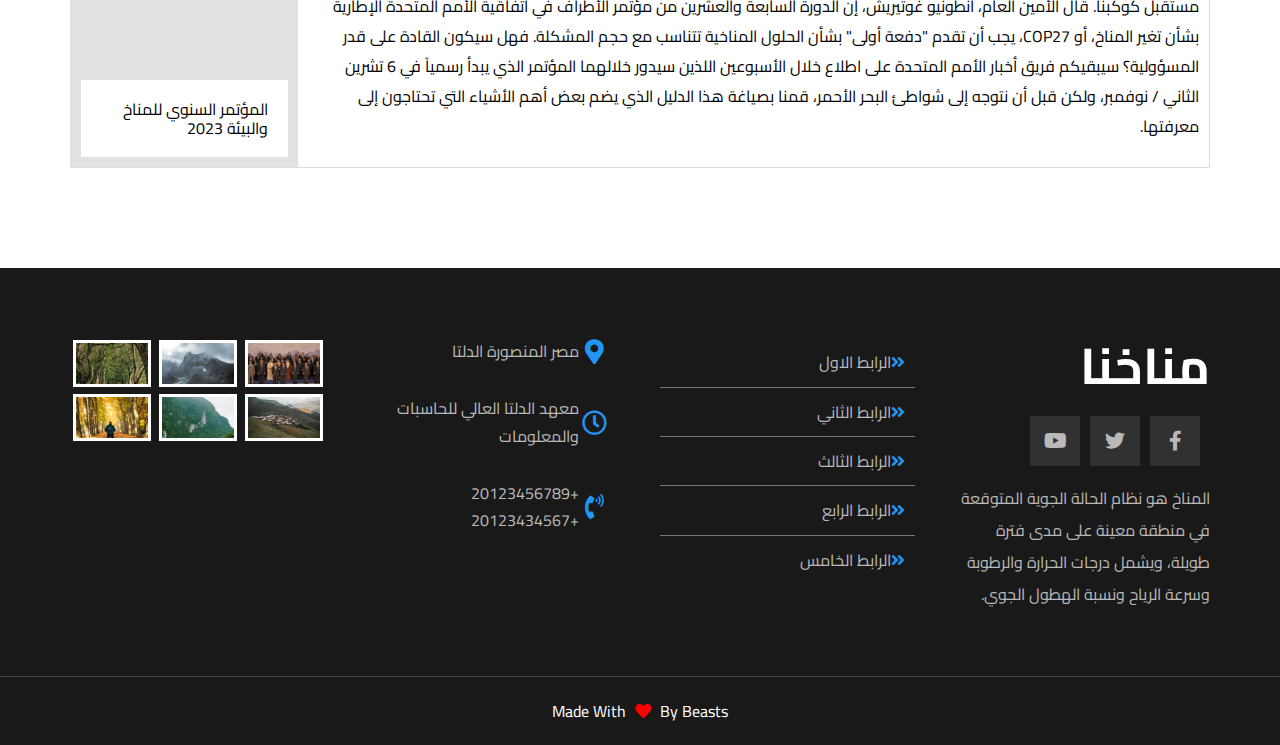
==== commit 529054c5: "Merge branch 'main' into main" ====
--- a/Index.html
+++ b/Index.html
@@ -18,7 +18,7 @@
   <div class="header" id="header">
     <!-- id = to make a scroll up btn -->
     <div class="container">
-      <a href="#" class="logo">مناخنا</a>
+      <a href="./articles/water.html" class="logo">مناخنا</a>
       <ul class="main-nav">
         <li><a href="#articles">مقالات</a></li>
         <li><a href="#gallery">منتجات</a></li>
--- a/css/css.css
+++ b/css/css.css
@@ -3,12 +3,13 @@
   -webkit-box-sizing: border-box;
   -moz-box-sizing: border-box;
   box-sizing: border-box;
+  direction: rtl;
 }
 :root {
-  --main-color: #2196F3;
+  --main-color: #2196f3;
   --main-color-alt: #005aa3;
-  --light-color:#fafafa;
-  --overlay:rgb(0 0 0 / 50%);
+  --light-color: #fafafa;
+  --overlay: rgb(0 0 0 / 50%);
   --main-transition: 0.3s;
   --main-padding-top: 100px;
   --main-padding-bottom: 100px;
@@ -20,7 +21,7 @@
 }
 
 body {
-  font-family: 'Cairo', sans-serif;
+  font-family: "Cairo", sans-serif;
 }
 
 a {
@@ -204,13 +205,13 @@
   }
 }
 
-.header .main-nav>li:hover .mega-menu {
+.header .main-nav > li:hover .mega-menu {
   opacity: 1;
   z-index: 100;
   top: calc(100% + 1px);
 }
 
-.header .main-nav>li>a {
+.header .main-nav > li > a {
   display: flex;
   justify-content: center;
   align-items: center;
@@ -224,14 +225,14 @@
 }
 
 @media (max-width: 767px) {
-  .header .main-nav>li>a {
+  .header .main-nav > li > a {
     padding: 10px;
     font-size: 14px;
     height: 40px;
   }
 }
 
-.header .main-nav>li>a::before {
+.header .main-nav > li > a::before {
   content: "";
   position: absolute;
   width: 100%;
@@ -242,12 +243,12 @@
   transition: var(--main-transition);
 }
 
-.header .main-nav>li>a:hover {
+.header .main-nav > li > a:hover {
   color: var(--main-color);
   background-color: var(--light-color);
 }
 
-.header .main-nav>li>a:hover::before {
+.header .main-nav > li > a:hover::before {
   left: 0;
 }
 
@@ -391,7 +392,7 @@
   font-size: 23px;
   line-height: 1.7;
   margin: 5px 0 0;
-  color: white; 
+  color: white;
   max-width: 500px;
 }
 
@@ -452,7 +453,8 @@
   background-color: white;
   border-radius: 6px;
   overflow: hidden;
-  transition: transform var(--main-transition), box-shadow var(--main-transition);
+  transition: transform var(--main-transition),
+    box-shadow var(--main-transition);
 }
 
 .articles .box:hover {
@@ -462,11 +464,10 @@
 
 .articles .box img {
   max-width: 100%;
-
 }
 
 .articles .box .content {
-  padding: 20px
+  padding: 20px;
 }
 
 .articles .box .content h3 {
@@ -518,7 +519,8 @@
 .gallery .box {
   padding: 15px;
   background-color: white;
-  box-shadow: 0px 12px 20px 0px rgb(0 0 0 / 13%), 0px 2px 4px 0px rgb(0 0 0 / 12%);
+  box-shadow: 0px 12px 20px 0px rgb(0 0 0 / 13%),
+    0px 2px 4px 0px rgb(0 0 0 / 12%);
 }
 
 .gallery .box .image {
@@ -943,14 +945,14 @@
   width: 100%;
 }
 
-.services .box>i {
+.services .box > i {
   margin: 40px auto 20px;
   display: block;
   text-align: center;
   color: #d5d5d5;
 }
 
-.services .box>h3 {
+.services .box > h3 {
   text-align: center;
   margin: 20px 0 40px;
   font-size: 25px;
@@ -1041,7 +1043,7 @@
   height: 100%;
 }
 
-@media (max-width:991px) {
+@media (max-width: 991px) {
   .our-skills .container img {
     display: none;
   }
@@ -1436,8 +1438,13 @@
   background-color: var(--section-background);
   border: 1px solid #ddd;
 }
-
-@media (max-width:991px) {
+.videos .zolm {
+  padding: 10px;
+  direction: rtl;
+  line-height: normal;
+}
+
+@media (max-width: 991px) {
   .videos .holder {
     flex-direction: column;
   }
@@ -1935,7 +1942,6 @@
 /* end footer  */
 /* start animation  */
 @keyframes up-and-down {
-
   0%,
   100% {
     top: 0;
@@ -1947,7 +1953,6 @@
 }
 
 @keyframes bouncing {
-
   0%,
   10%,
   20%,
@@ -2004,7 +2009,6 @@
 }
 
 @keyframes flashing {
-
   0%,
   40% {
     opacity: 1;
@@ -2018,7 +2022,6 @@
 }
 
 @keyframes change-background {
-
   0%,
   100% {
     background-image: url(../imgs/discount-background1.jpg);
@@ -2032,7 +2035,7 @@
   scroll-behavior: smooth;
 }
 body {
-  font-family: 'Cairo', sans-serif;
+  font-family: "Cairo", sans-serif;
 }
 a {
   text-decoration: none;
@@ -2069,7 +2072,7 @@
 .main-title {
   margin: 0 auto 100px;
   border: 2px solid black;
-  padding: 10px 20px ;
+  padding: 10px 20px;
   font-size: 30px;
   width: fit-content;
   position: relative;
@@ -2123,7 +2126,7 @@
   width: 100%;
   height: 30px;
   background-image: linear-gradient(135deg, white 25%, transparent 25%),
-  linear-gradient(225deg, white 25%, transparent 25%);
+    linear-gradient(225deg, white 25%, transparent 25%);
   background-size: 40px 40px;
   z-index: 1;
 }
@@ -2135,11 +2138,11 @@
   position: absolute;
 }
 .dots-up {
-  top:200px;
+  top: 200px;
   right: 0;
 }
 .dots-down {
-  bottom:200px;
+  bottom: 200px;
   left: 0;
 }
 .dots-right {
@@ -2373,7 +2376,7 @@
 خلي بالك متنتنساهوش تاني بقا */
 @media (max-width: 991px) {
   .landing .image {
-    display: none  ;
+    display: none;
   }
 }
 .landing .go-down {
@@ -2398,7 +2401,7 @@
   position: relative;
 }
 .articles .container {
-  display:grid;
+  display: grid;
   grid-template-columns: repeat(auto-fill, minmax(250px, 1fr));
   gap: 40px;
 }
@@ -2407,7 +2410,8 @@
   background-color: white;
   border-radius: 6px;
   overflow: hidden;
-  transition: transform var(--main-transition), box-shadow var(--main-transition);
+  transition: transform var(--main-transition),
+    box-shadow var(--main-transition);
 }
 .articles .box:hover {
   transform: translateY(-10px);
@@ -2415,10 +2419,9 @@
 }
 .articles .box img {
   max-width: 100%;
-
 }
 .articles .box .content {
-padding: 20px
+  padding: 20px;
 }
 .articles .box .content h3 {
   margin: 0;
@@ -2461,7 +2464,8 @@
 .gallery .box {
   padding: 15px;
   background-color: white;
-  box-shadow: 0px 12px 20px 0px rgb(0 0 0 / 13%), 0px 2px 4px 0px rgb(0 0 0 / 12%);
+  box-shadow: 0px 12px 20px 0px rgb(0 0 0 / 13%),
+    0px 2px 4px 0px rgb(0 0 0 / 12%);
 }
 .gallery .box .image {
   position: relative;
@@ -2475,7 +2479,7 @@
   left: 50%;
   top: 50%;
   transform: translate(-50%, -50%);
-  background-color: rgb( 255 255 255 / 20%);
+  background-color: rgb(255 255 255 / 20%);
   opacity: 0;
   z-index: 2;
 }
@@ -2510,8 +2514,8 @@
   gap: 40px;
 }
 .features .box {
-    text-align: center;
-    border: 1px solid #ccc;
+  text-align: center;
+  border: 1px solid #ccc;
 }
 .features .box .img-holder {
   position: relative;
@@ -2539,7 +2543,7 @@
   max-width: 100%;
 }
 .features .box:hover .img-holder::after {
-  border-width: 170px 500px 170px 0 ;
+  border-width: 170px 500px 170px 0;
 }
 .features .box h2 {
   position: relative;
@@ -2553,18 +2557,18 @@
   bottom: -20px;
   left: 15px;
   height: 5px;
-  width: calc(100% - 30px );
+  width: calc(100% - 30px);
 }
 .features .box p {
   line-height: 2;
   font-size: 20px;
-  margin: 30px 0 ;
+  margin: 30px 0;
   padding: 25px;
   color: #777;
 }
 .features .box a {
   display: block;
-  border: 3px solid ;
+  border: 3px solid;
   width: fit-content;
   margin: 0 auto 30px;
   padding: 10px 20px;
@@ -2573,7 +2577,7 @@
   transition: var(--main-transition);
 }
 .features .quality .img-holder::before {
-  background-color: rgb( 244 64 54 / 60%);
+  background-color: rgb(244 64 54 / 60%);
 }
 .features .quality h2::after {
   background-color: #f44036;
@@ -2590,7 +2594,7 @@
   color: white;
 }
 .features .time .img-holder::before {
-  background-color: rgb( 0 150 136 / 60%);
+  background-color: rgb(0 150 136 / 60%);
 }
 .features .time h2::after {
   background-color: #009688;
@@ -2607,7 +2611,7 @@
   color: white;
 }
 .features .passion .img-holder::before {
-  background-color: rgb( 3 169 244 / 60%);
+  background-color: rgb(3 169 244 / 60%);
 }
 .features .passion h2::after {
   background-color: #03a9f4;
@@ -2698,7 +2702,7 @@
 }
 .team .box::before {
   z-index: -2;
-  width: calc(100% - 60px);  
+  width: calc(100% - 60px);
 }
 .team .box::after {
   z-index: -1;
@@ -2710,15 +2714,15 @@
 }
 .team .box .data {
   display: flex;
-  align-items: center  ;
+  align-items: center;
   padding-top: 60px;
 }
-.team .box .data img{
+.team .box .data img {
   width: calc(100% - 60px);
   transition: var(--main-transition);
   border-radius: 10px;
 }
-.team .box:hover img  {
+.team .box:hover img {
   filter: grayscale(50%);
 }
 .team .box .data .social {
@@ -2760,7 +2764,7 @@
 }
 @media (max-width: 767px) {
   .team .box::before {
-    width: 100%;  
+    width: 100%;
   }
   .team .box:hover::after {
     width: 100%;
@@ -2796,7 +2800,7 @@
   padding-bottom: var(--main-padding-bottom);
   position: relative;
   background-color: var(--section-background);
-} 
+}
 .services .container {
   display: grid;
   grid-template-columns: repeat(auto-fill, minmax(300px, 1fr));
@@ -2871,7 +2875,7 @@
   transform: skewX(-30deg);
 }
 .services .box .info a {
-color: var(--main-color);
+  color: var(--main-color);
 }
 /* end services  */
 /* start skills */
@@ -2911,7 +2915,7 @@
   left: 0;
   height: 100%;
 }
-@media (max-width:991px) {
+@media (max-width: 991px) {
   .our-skills .container img {
     display: none;
   }
@@ -2929,7 +2933,7 @@
   align-items: center;
   justify-content: space-between;
 }
-.work-steps  .image {
+.work-steps .image {
   max-width: 100%;
   margin-right: 100px;
 }
@@ -2938,7 +2942,7 @@
   background-color: #f6f5f5;
   padding: 30px;
   margin-bottom: 20px;
-  border:wpx solid white;
+  border: wpx solid white;
   border-radius: 6px;
   display: flex;
   align-items: center;
@@ -2981,7 +2985,7 @@
   .work-steps .image {
     margin: 0 0 100px;
   }
-  .work-steps .info .box  {
+  .work-steps .info .box {
     flex-direction: column;
   }
   .work-steps .info .box img {
@@ -3053,13 +3057,13 @@
   text-align: center;
   font-size: 30px;
   margin: 40px 0 0;
-} 
+}
 .events .description {
   text-align: center;
   font-size: 19px;
   line-height: 1.7;
   color: #777;
-} 
+}
 .events .subscribe {
   width: 100%;
   margin-top: 50px;
@@ -3076,7 +3080,7 @@
 .events .subscribe form input[type="email"] {
   padding: 20px;
   border-radius: 50px;
-  border:none;
+  border: none;
   flex: 1;
   caret-color: var(--main-color);
 }
@@ -3090,7 +3094,7 @@
   opacity: 0;
 }
 .events .subscribe form input[type="submit"] {
-  border:none;
+  border: none;
   border-radius: 50px;
   color: white;
   background-color: var(--main-color);
@@ -3106,7 +3110,7 @@
   .events .subscribe form {
     max-width: 100%;
     padding: 20px;
-    flex-direction:column;
+    flex-direction: column;
     border-radius: 0;
   }
   .events .subscribe form input[type="email"],
@@ -3130,9 +3134,9 @@
 .pricing .box {
   position: relative;
   box-shadow: 0px 12px 20px 0px rgb(0 0 0 / 13%),
-  0px 2px 4px 0px rgb(0 0 0 / 12%);
-  transition: var(--main-transition);
-  background: white ;
+    0px 2px 4px 0px rgb(0 0 0 / 12%);
+  transition: var(--main-transition);
+  background: white;
   text-align: center;
   z-index: 1;
 }
@@ -3158,7 +3162,7 @@
 .pricing .box:hover::after {
   width: 100%;
 }
-.pricing .box.popular .label{
+.pricing .box.popular .label {
   position: absolute;
   right: 20px;
   writing-mode: vertical-rl;
@@ -3169,12 +3173,12 @@
   font-size: 18px;
   width: 40px;
 }
-.pricing .box.popular .label::before{
+.pricing .box.popular .label::before {
   content: "";
   position: absolute;
   bottom: 0;
   right: 0;
-  border: 20px solid ;
+  border: 20px solid;
   border-color: transparent transparent white transparent;
 }
 .pricing .box .title {
@@ -3200,21 +3204,21 @@
 .pricing .box .price .time {
   color: #777;
 }
-.pricing .box  ul {
+.pricing .box ul {
   text-align: left;
 }
-.pricing .box  ul li {
+.pricing .box ul li {
   padding: 20px;
   border-top: 1px solid var(--main-color);
 }
-.pricing .box  ul li::before {
+.pricing .box ul li::before {
   font-family: "Font Awesome 5 Free";
   content: "\f00c";
   margin-right: 10px;
   font-weight: 900;
   color: var(--main-color);
 }
-.pricing .box  a {
+.pricing .box a {
   display: block;
   width: fit-content;
   font-weight: bold;
@@ -3225,7 +3229,7 @@
   padding: 15px 20px;
   transition: var(--main-transition);
 }
-.pricing .box  a:hover {
+.pricing .box a:hover {
   color: white;
   background-color: var(--main-color-alt);
   border: 2px solid var(--main-color-alt);
@@ -3247,7 +3251,7 @@
   background-color: var(--section-background);
   border: 1px solid #ddd;
 }
-@media (max-width:991px) {
+@media (max-width: 991px) {
   .videos .holder {
     flex-direction: column;
   }
@@ -3256,7 +3260,7 @@
   min-width: 300px;
   background-color: white;
 }
-.videos .holder .list .name{
+.videos .holder .list .name {
   display: flex;
   justify-content: space-between;
   padding: 20px;
@@ -3264,17 +3268,17 @@
   font-weight: bold;
   color: var(--main-color);
 }
-.videos .holder .list ul li{
+.videos .holder .list ul li {
   padding: 20px;
   cursor: pointer;
-  border-top:1px solid  var(--main-color);
+  border-top: 1px solid var(--main-color);
   transition: var(--main-transition);
 }
 .videos .holder .list ul li:hover {
   background-color: #fafafa;
   color: var(--main-color);
 }
-.videos .holder .list ul span{
+.videos .holder .list ul span {
   display: block;
   color: #777;
   margin-top: 10px;
@@ -3286,10 +3290,10 @@
   flex-direction: column;
   justify-content: space-between;
 }
-.videos .holder .preview img{
+.videos .holder .preview img {
   max-width: 100%;
 }
-.videos .holder .preview .info{
+.videos .holder .preview .info {
   background-color: white;
   padding: 20px;
   margin-top: 10px;
@@ -3343,7 +3347,7 @@
   height: 0;
 }
 .stats .box::before {
-  top:0;
+  top: 0;
   right: 0;
 }
 .stats .box::after {
@@ -3570,7 +3574,7 @@
 .footer .box h3 {
   color: white;
   font-size: 50px;
-  margin: 0 0 20px ;
+  margin: 0 0 20px;
 }
 .footer .box .social li {
   margin-right: 10px;
@@ -3589,19 +3593,19 @@
   font-size: 20px;
   transition: var(--main-transition);
 }
-.footer .box .social .facebook:hover{
+.footer .box .social .facebook:hover {
   background-color: #1877f2;
   color: white;
 }
-.footer .box .social .twitter:hover{
+.footer .box .social .twitter:hover {
   background-color: #1da1f2;
   color: white;
 }
-.footer .box .social .youtube:hover{
-  background-color: #ff0000;  
-  color: white;
-}
-.footer .box .text{
+.footer .box .social .youtube:hover {
+  background-color: #ff0000;
+  color: white;
+}
+.footer .box .text {
   line-height: 2;
   color: #b9b9b9;
 }
@@ -3609,7 +3613,7 @@
   padding: 15px 0;
   transition: var(--main-transition);
 }
-.footer .box .links  li:not(:last-child){
+.footer .box .links li:not(:last-child) {
   border-bottom: 1px solid #777;
 }
 .footer .box .links li:hover {
@@ -3622,7 +3626,7 @@
   color: #b9b9b9;
   transition: var(--main-transition);
 }
-.footer .box .links li  a::before {
+.footer .box .links li a::before {
   font-family: "Font Awesome 5 Free";
   content: "\F101";
   font-weight: 900;
@@ -3661,9 +3665,9 @@
 }
 .footer .copyright .heart {
   color: #ff0000;
-  margin: 0 5px ;
-}
-@media (max-width: 767px){
+  margin: 0 5px;
+}
+@media (max-width: 767px) {
   .footer {
     text-align: center;
   }
@@ -3682,18 +3686,25 @@
 /* end footer  */
 /* start animation  */
 @keyframes up-and-down {
-  0%, 100% {
+  0%,
+  100% {
     top: 0;
   }
   50% {
-    top:-50px;
+    top: -50px;
   }
 }
 @keyframes bouncing {
-  0%, 10%, 20%, 50%, 80%, 100%  {
+  0%,
+  10%,
+  20%,
+  50%,
+  80%,
+  100% {
     transform: translateY(0);
   }
-  40%, 60% {
+  40%,
+  60% {
     transform: translateY(-15px);
   }
 }
@@ -3732,17 +3743,19 @@
   }
 }
 @keyframes flashing {
-  0%,40% {
+  0%,
+  40% {
     opacity: 1;
   }
-    100% {
-      opacity: 0;
-      width: 200%;
-      height: 200%;
-    }
+  100% {
+    opacity: 0;
+    width: 200%;
+    height: 200%;
+  }
 }
 @keyframes change-background {
-  0%,100% {
+  0%,
+  100% {
     background-image: url(../imgs/discount-background1.jpg);
   }
   50% {
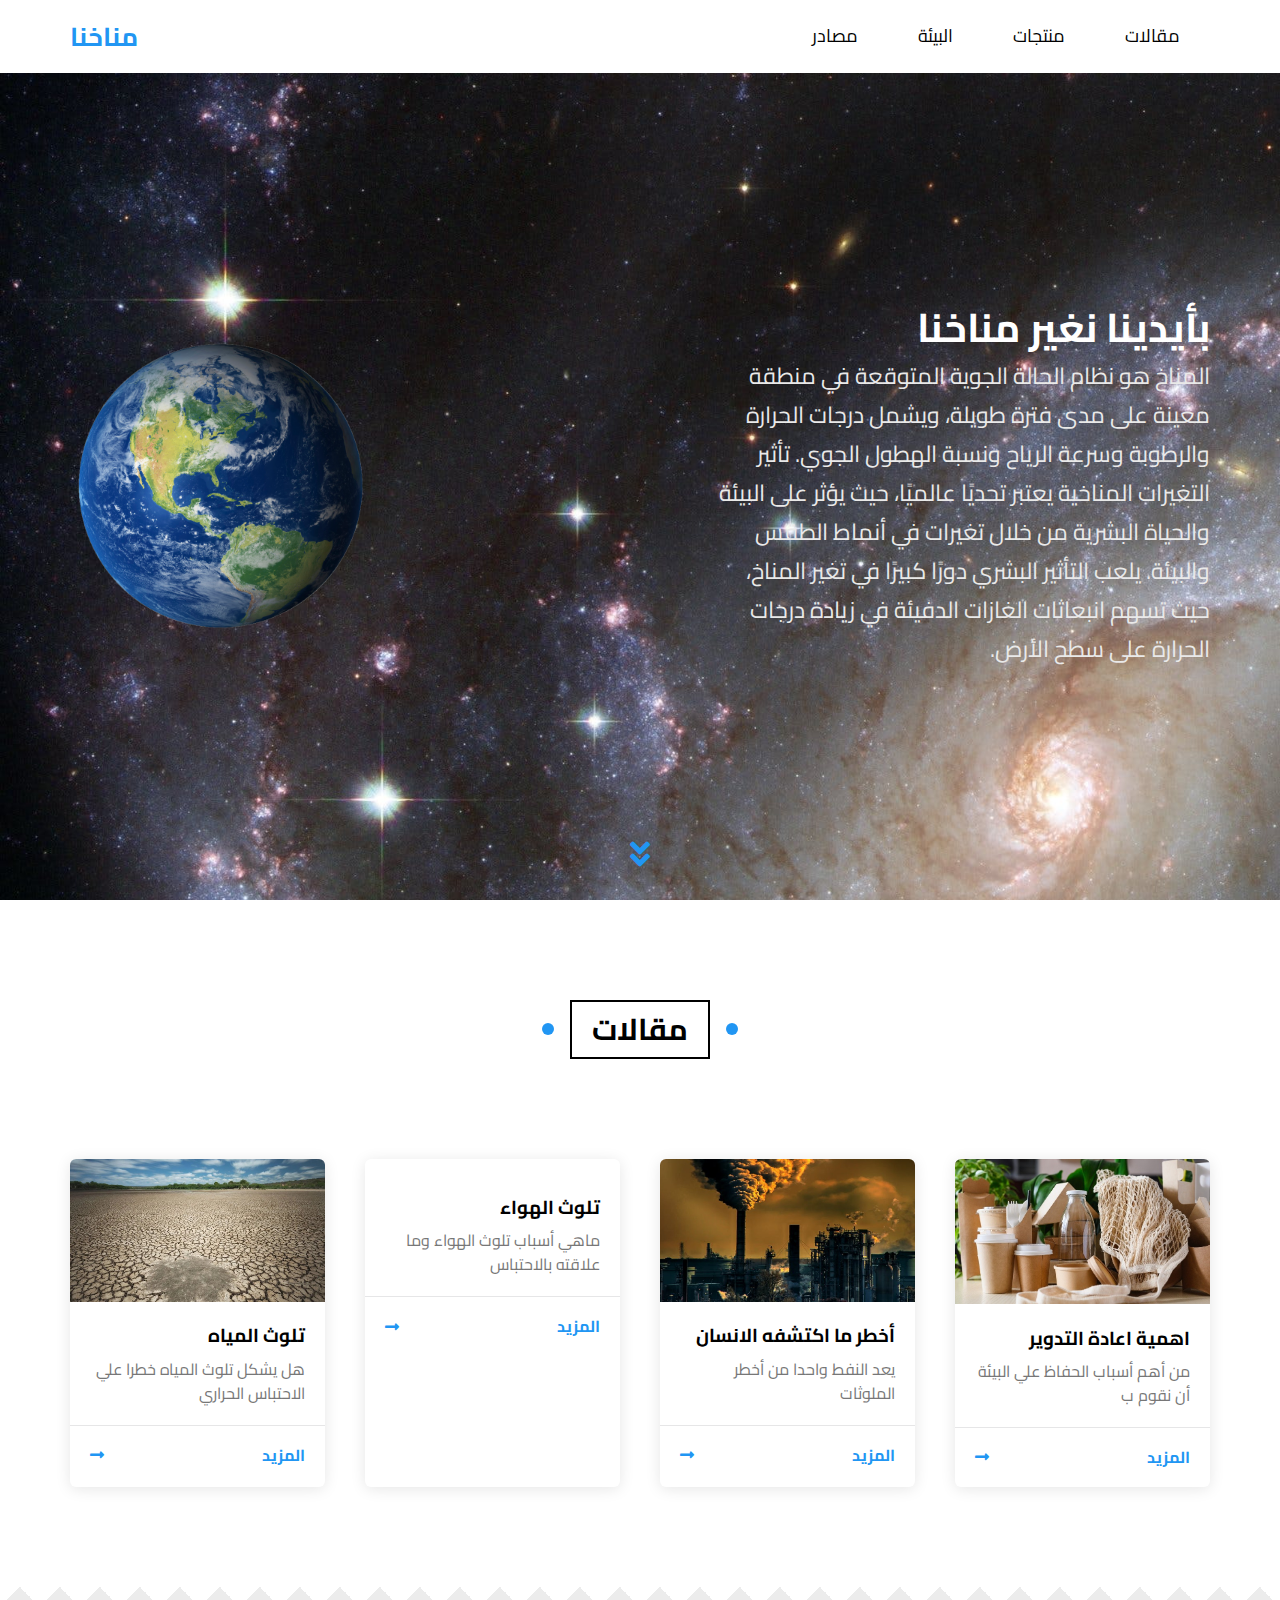
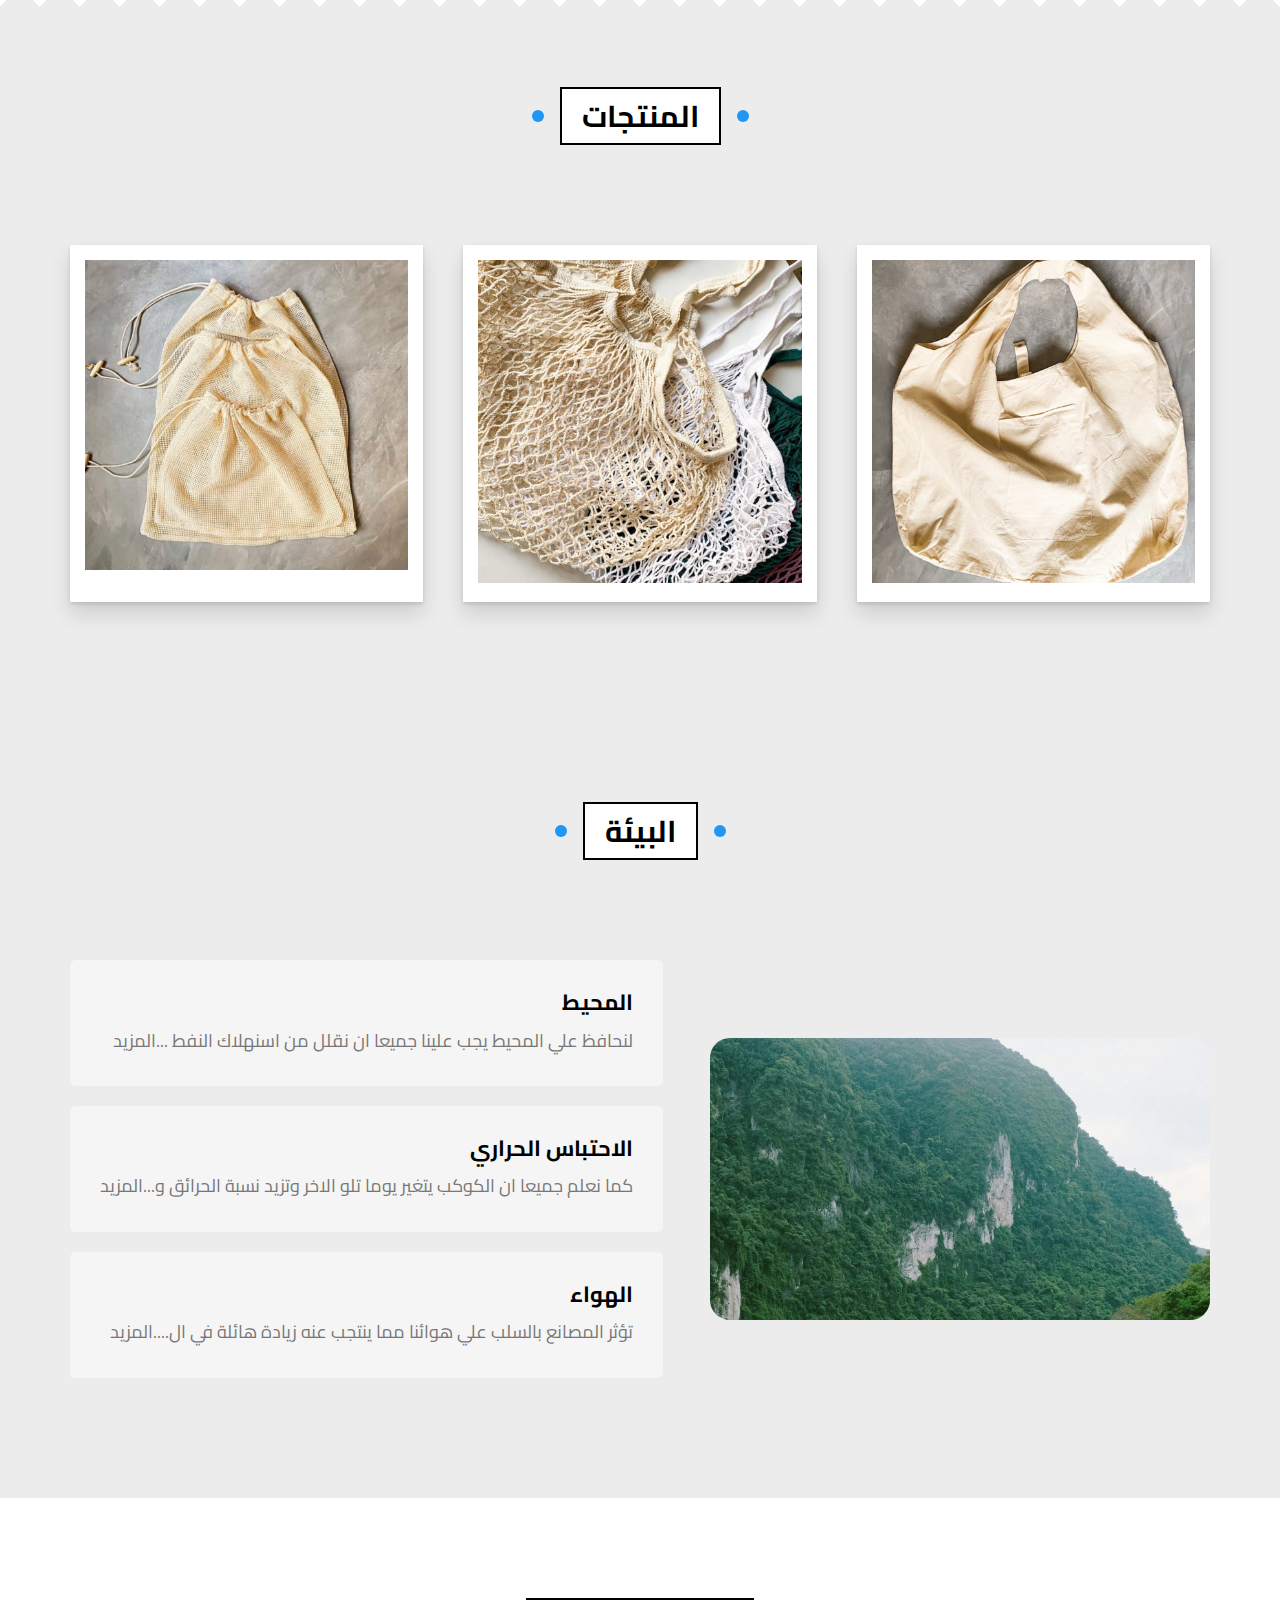
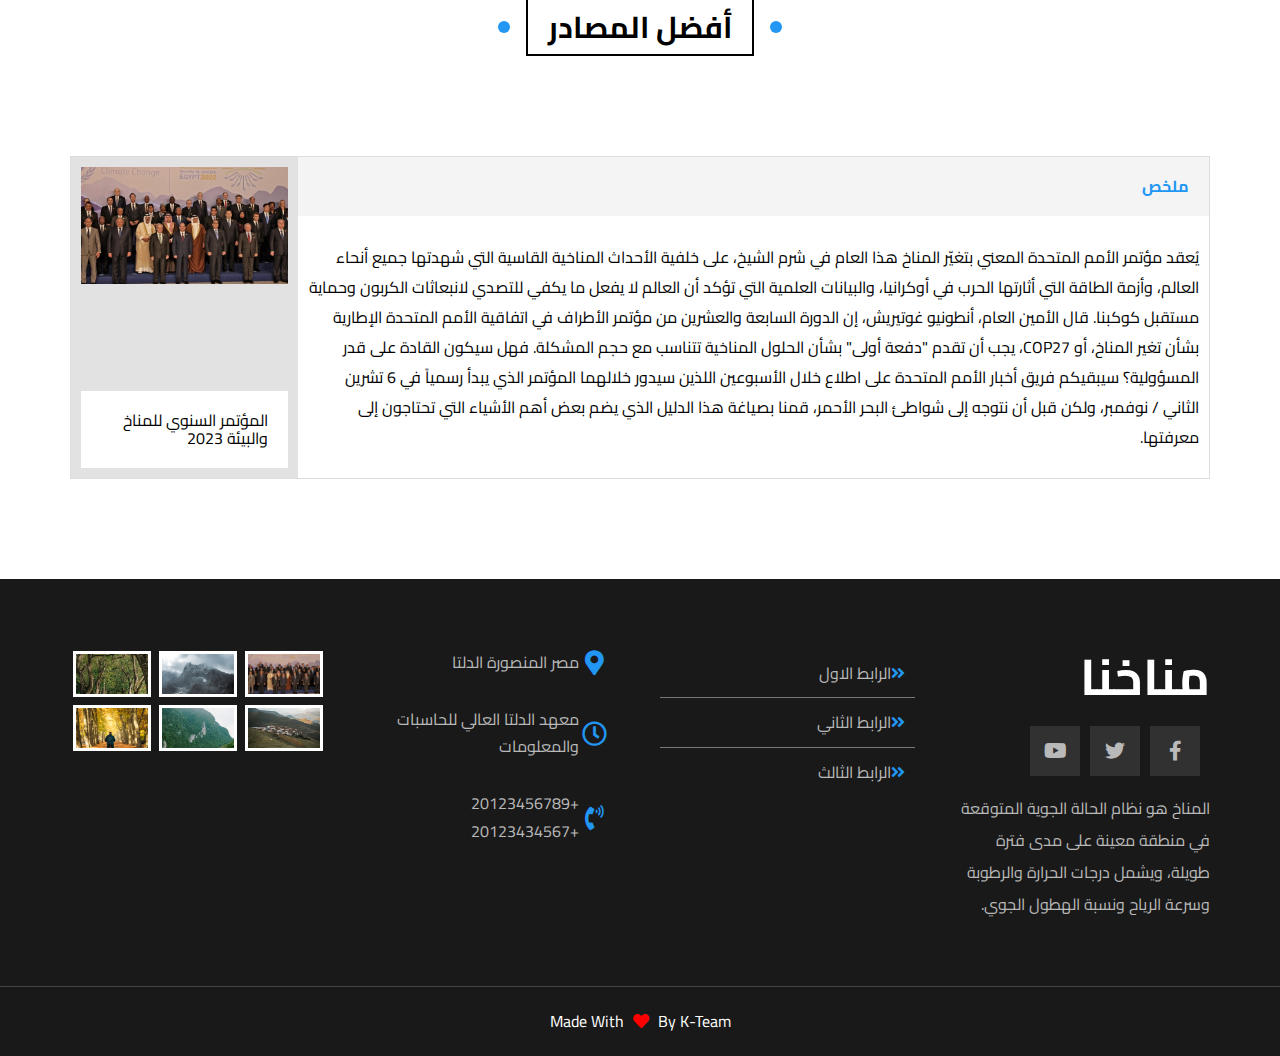
==== commit a46d24bc: "mm" ====
--- a/Index.html
+++ b/Index.html
@@ -18,7 +18,7 @@
   <div class="header" id="header">
     <!-- id = to make a scroll up btn -->
     <div class="container">
-      <a href="./articles/water.html" class="logo">مناخنا</a>
+      <a href="#" class="logo">مناخنا</a>
       <ul class="main-nav">
         <li><a href="#articles">مقالات</a></li>
         <li><a href="#gallery">منتجات</a></li>
@@ -31,7 +31,7 @@
   <!-- end header  -->
   <!-- start landing -->
   <div class="landing">
-    <div class="container">
+    <div class="container cool">
       <div class="text">
         <h1>بأيدينا نغير مناخنا</h1>
         <p class="loza">المناخ هو نظام الحالة الجوية المتوقعة في منطقة معينة على مدى فترة طويلة،
@@ -77,7 +77,7 @@
         </div>
       </div>
       <div class="box">
-        <img src="imgs/discount-background2.jpg" alt="">
+        <img src="imgs/w.jpg" alt="">
         <div class="content">
           <h3>تلوث الهواء </h3>
           <p>ماهي أسباب تلوث الهواء وما علاقته بالاحتباس</p>
@@ -109,17 +109,17 @@
       <div class="container">
         <div class="box">
           <div class="image">
-            <img src="imgs/Untitled-1.png" alt="">
+            <img src="imgs/q (1).jpg" alt="">
           </div>
         </div>
         <div class="box">
           <div class="image">
-            <img src="imgs/Untitled-2.png" alt="">
+            <img src="imgs/q (2).jpg" alt="">
           </div>
         </div>
         <div class="box">
           <div class="image">
-            <img src="imgs/Untitled-3.png" alt="">
+            <img src="imgs/q (3).jpg" alt="">
           </div>
         </div>
       </div>
@@ -209,11 +209,9 @@
         </div>
         <div class="box">
           <ul class="links">
-            <li><a href="#">الرابط الاول </a></li>
-            <li><a href="#">الرابط الثاني</a></li>
-            <li><a href="#">الرابط الثالث</a></li>
-            <li><a href="#">الرابط الرابع</a></li>
-            <li><a href="#">الرابط الخامس</a></li>
+            <li><a href="https://ar.wikipedia.org/wiki/%D9%85%D9%86%D8%A7%D8%AE">الرابط الاول </a></li>
+            <li><a href="https://ar.wikipedia.org/wiki/%D8%AA%D9%84%D9%88%D8%AB">الرابط الثاني</a></li>
+            <li><a href="https://ar.wikipedia.org/wiki/%D9%85%D8%A7%D8%A1">الرابط الثالث</a></li>
           </ul>
         </div>
         <div class="box">
@@ -235,15 +233,15 @@
           </div>
         </div>
         <div class="box footer-gallery">
-          <img src="../imgs/sharm1.jpg" alt="">
-          <img src="../imgs/section2.jpg" alt="">
-          <img src="../imgs/section3.jpg" alt="">
-          <img src="../imgs/section4.jpg" alt="">
-          <img src="../imgs/section6.jpg" alt="">
-          <img src="../imgs/section1.jpg" alt="">
-        </div>
-      </div>
-        <p class="copyright">Made With <i class="heart fas fa-heart"></i> By Beasts</p>
+          <img src="./imgs/sharm1.jpg" alt="">
+          <img src="./imgs/section2.jpg" alt="">
+          <img src="./imgs/section3.jpg" alt="">
+          <img src="./imgs/section4.jpg" alt="">
+          <img src="./imgs/section6.jpg" alt="">
+          <img src="./imgs/section1.jpg" alt="">
+        </div>
+      </div>
+        <p class="copyright">Made With <i class="heart fas fa-heart"></i> By K-Team</p>
       </div>
     <!-- end footer -->
   </body>
--- a/css/css.css
+++ b/css/css.css
@@ -363,6 +363,10 @@
   padding-bottom: 120px;
 }
 
+.landing .container.cool {
+  padding-bottom: 0px;
+}
+
 .landing .text {
   flex: 1;
   color: white;
@@ -408,7 +412,7 @@
   position: relative;
   border-radius: 10px;
   width: 300px;
-  animation: up-and-down 5s linear infinite;
+  animation: up-and-down 7s linear infinite;
 }
 
 @media (max-width: 991px) {
@@ -3474,93 +3478,6 @@
   max-width: 100%;
 }
 /* End Discount */
-/* start discounat  */
-/* .discount {
-  min-width: 100vh;
-  display: flex;
-  flex-wrap: wrap;
-}
-.discount .content {
-  text-align: center;
-  padding: 0 20px;
-}
-.discount .content h2 {
-  font-size: 40px;
-  letter-spacing: -2px;
-}
-.discount .content p {
-  line-height: 1.6;
-  font-size: 18px;
-  max-width: 500px;
-}
-.discount .image {
-  background-image: url("../imgs/discount-background1.jpg");
-  background-size: cover;
-  color: white;
-  display: flex;
-  flex-basis: 50%;
-  align-items: center;
-  justify-content: center;
-  position: relative;
-  z-index: 1;
-}
-.discount .image::before {
-  content: "";
-  position: absolute;
-  left: 0;
-  top: 0;
-  width: 100%;
-  height: 100%;
-  background-color: rgb(23 135 254 / 97%);
-  z-index: -1;
-}
-.discount .form {
-  display: flex;
-  align-items: center;
-  justify-content: center;
-  flex-basis: 50%;
-  padding-bottom: 50px;
-}
-.discount .form .input {
-  display: block;
-  width: 100%;
-  padding: 15px;
-  margin-bottom: 25px;
-  border: none;
-  border-bottom: 1px solid #ccc;
-  background-color: #f9f9f9;
-  caret-color: var(--main-color);
-}
-.discount .form .input textarea.input {
-  resize: none;
-  height: 200px;
-}
-.discount .form .input:focus {
-  outline: none;
-}
-.discount .form [type="submit"] {
-  display: block;
-  width: 100%;
-  padding: 15px;
-  background-color: var(--main-color);
-  color: white;
-  font-weight: bold;
-  font-size: 20px;
-  border: 0;
-  cursor: pointer;
-  transition: var(--main-transition) ;
-}
-.discount .form [type="submit"]:hover {
-  background-color: var(--main-color-alt);
-}
-@media (max-width: 991px) {
-  .discount .image,
-  .discount .form {
-    flex-basis: 100%;
-  }
-} 
-*/
-/* end discounat  */
 /* start footer  */
 .footer {
   background-color: #191919;
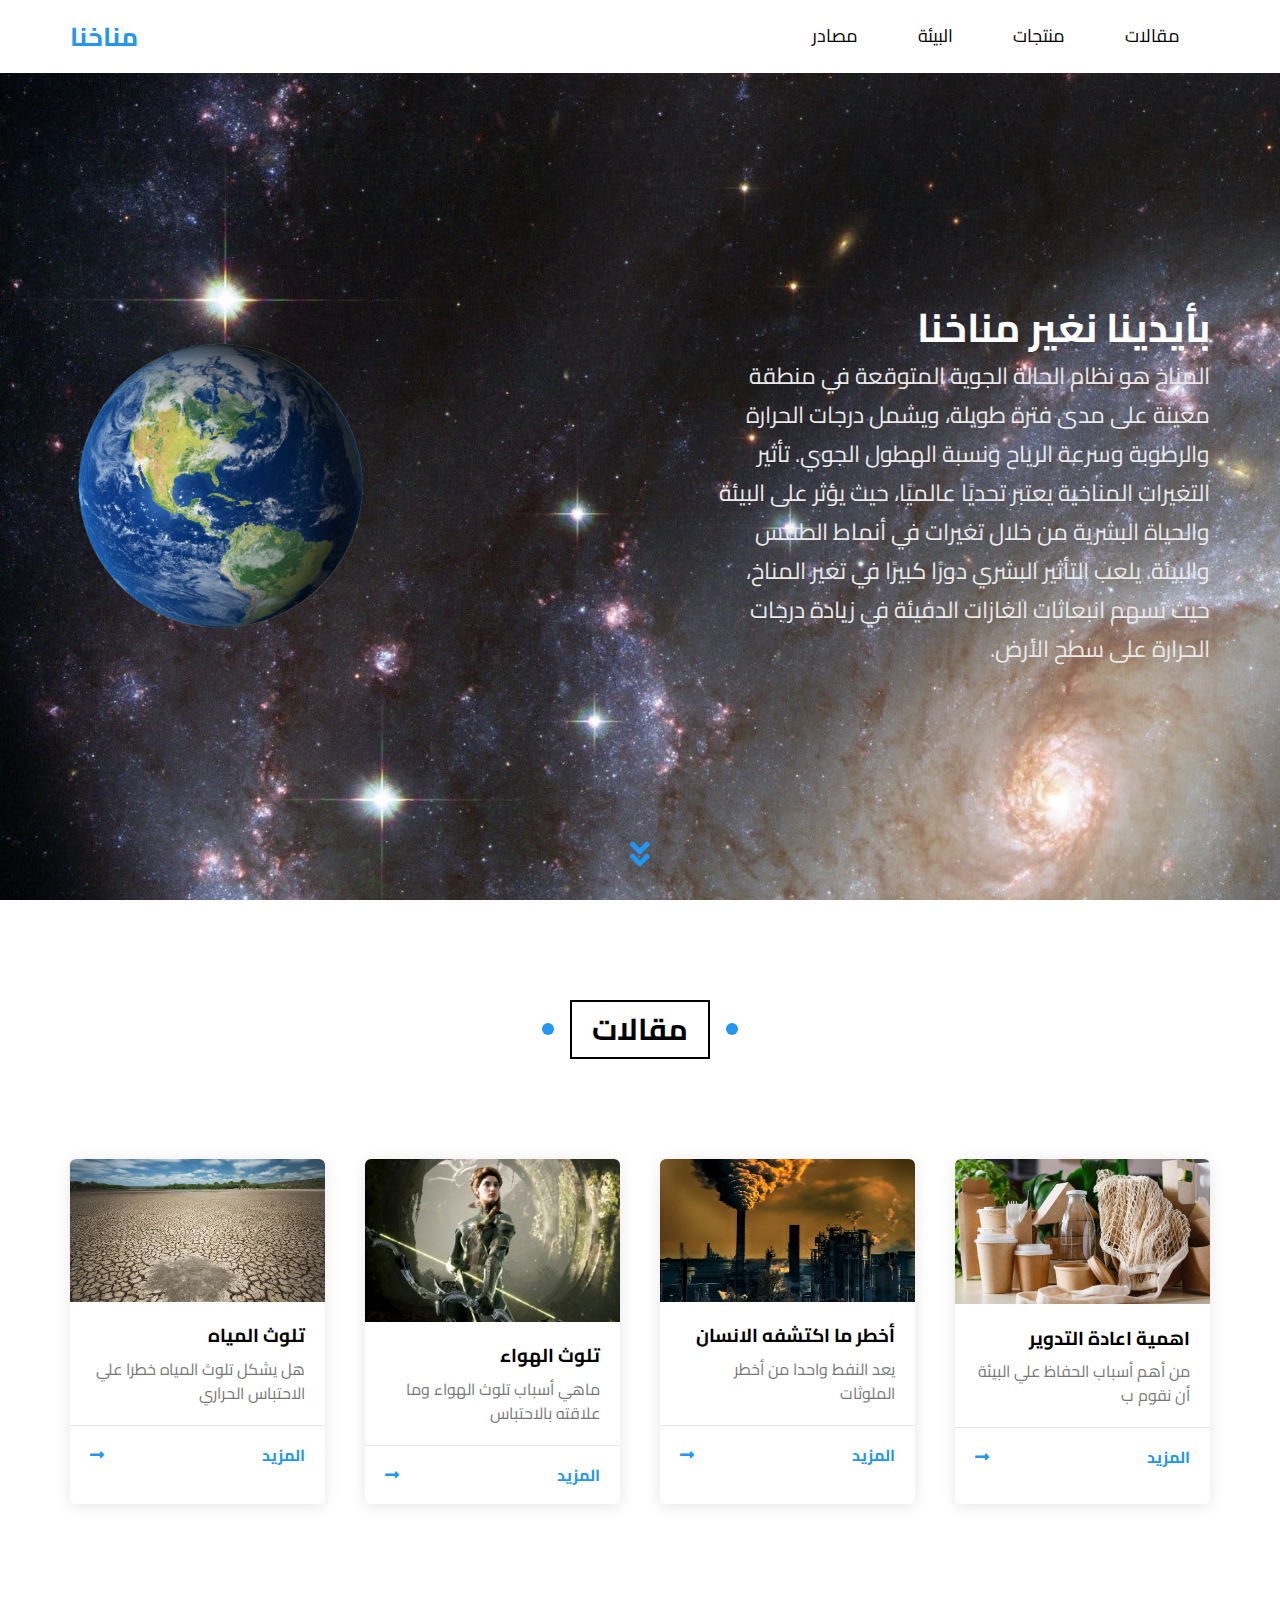
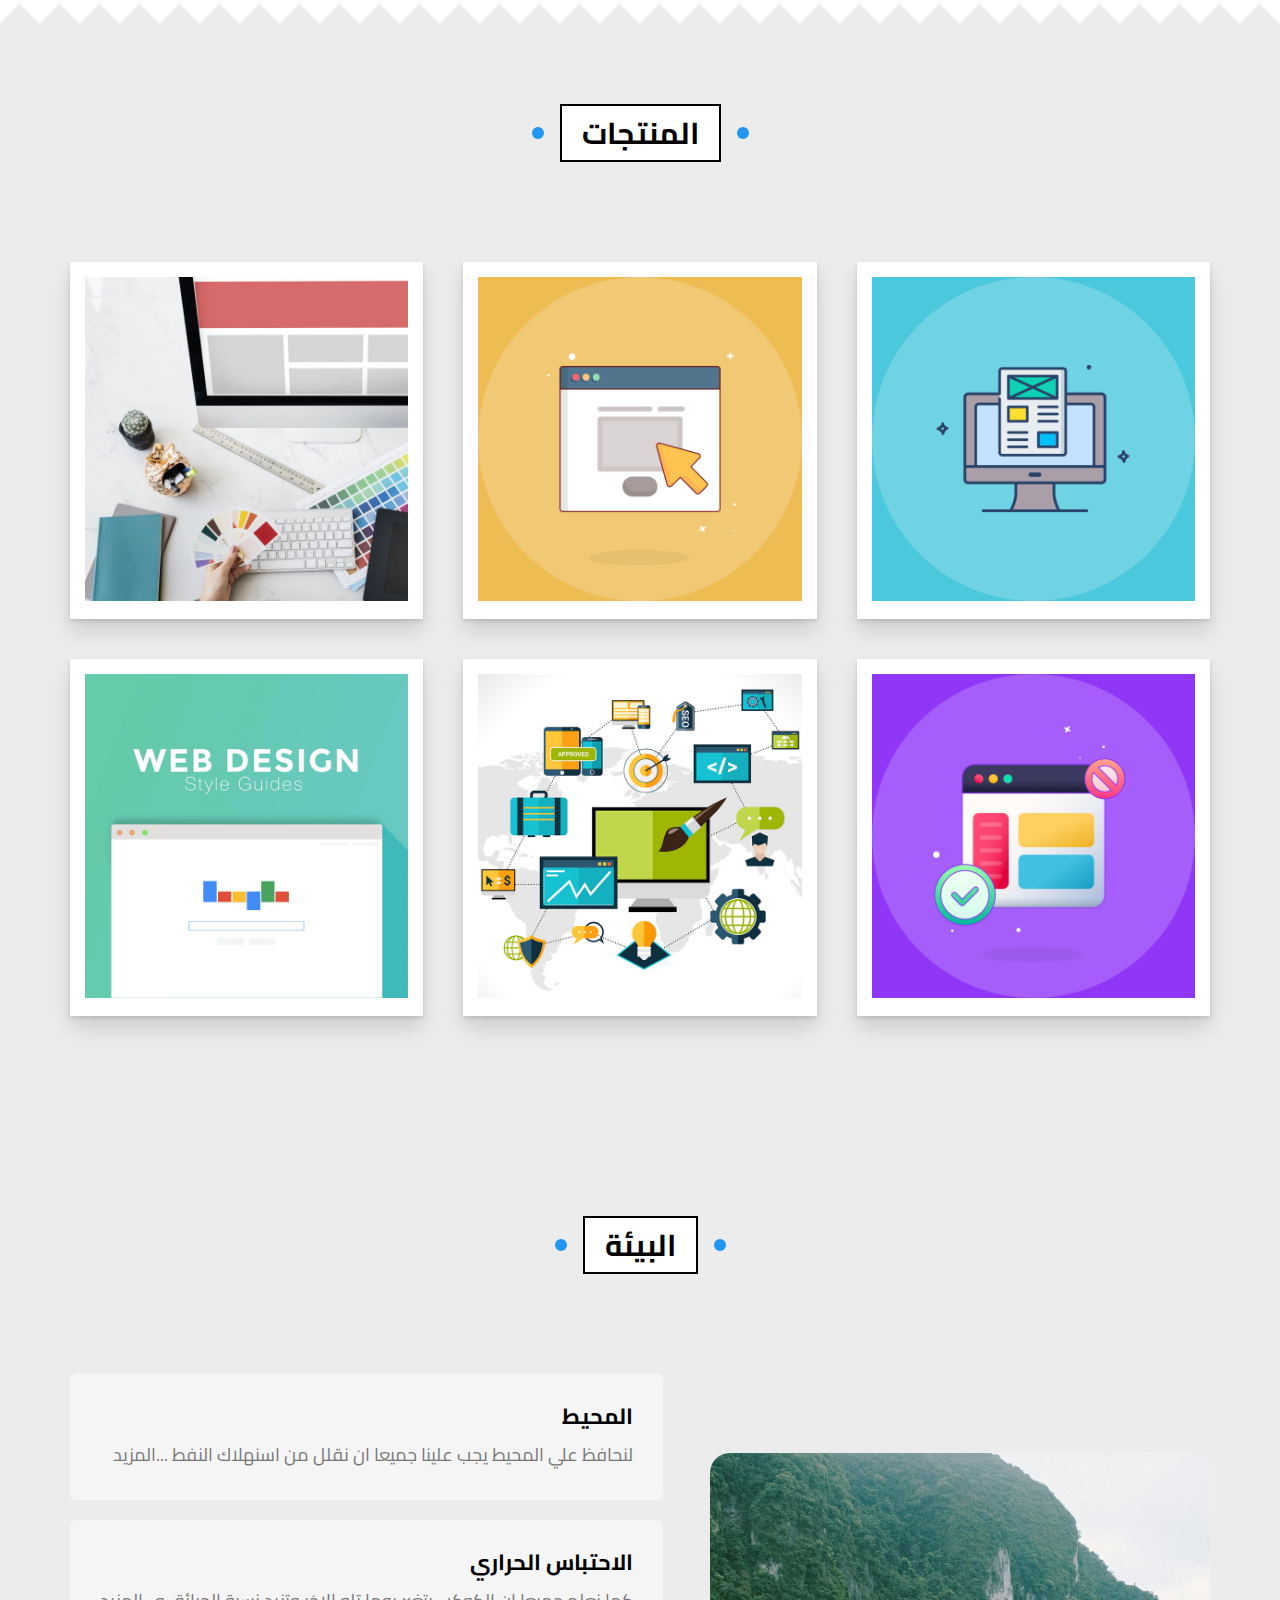
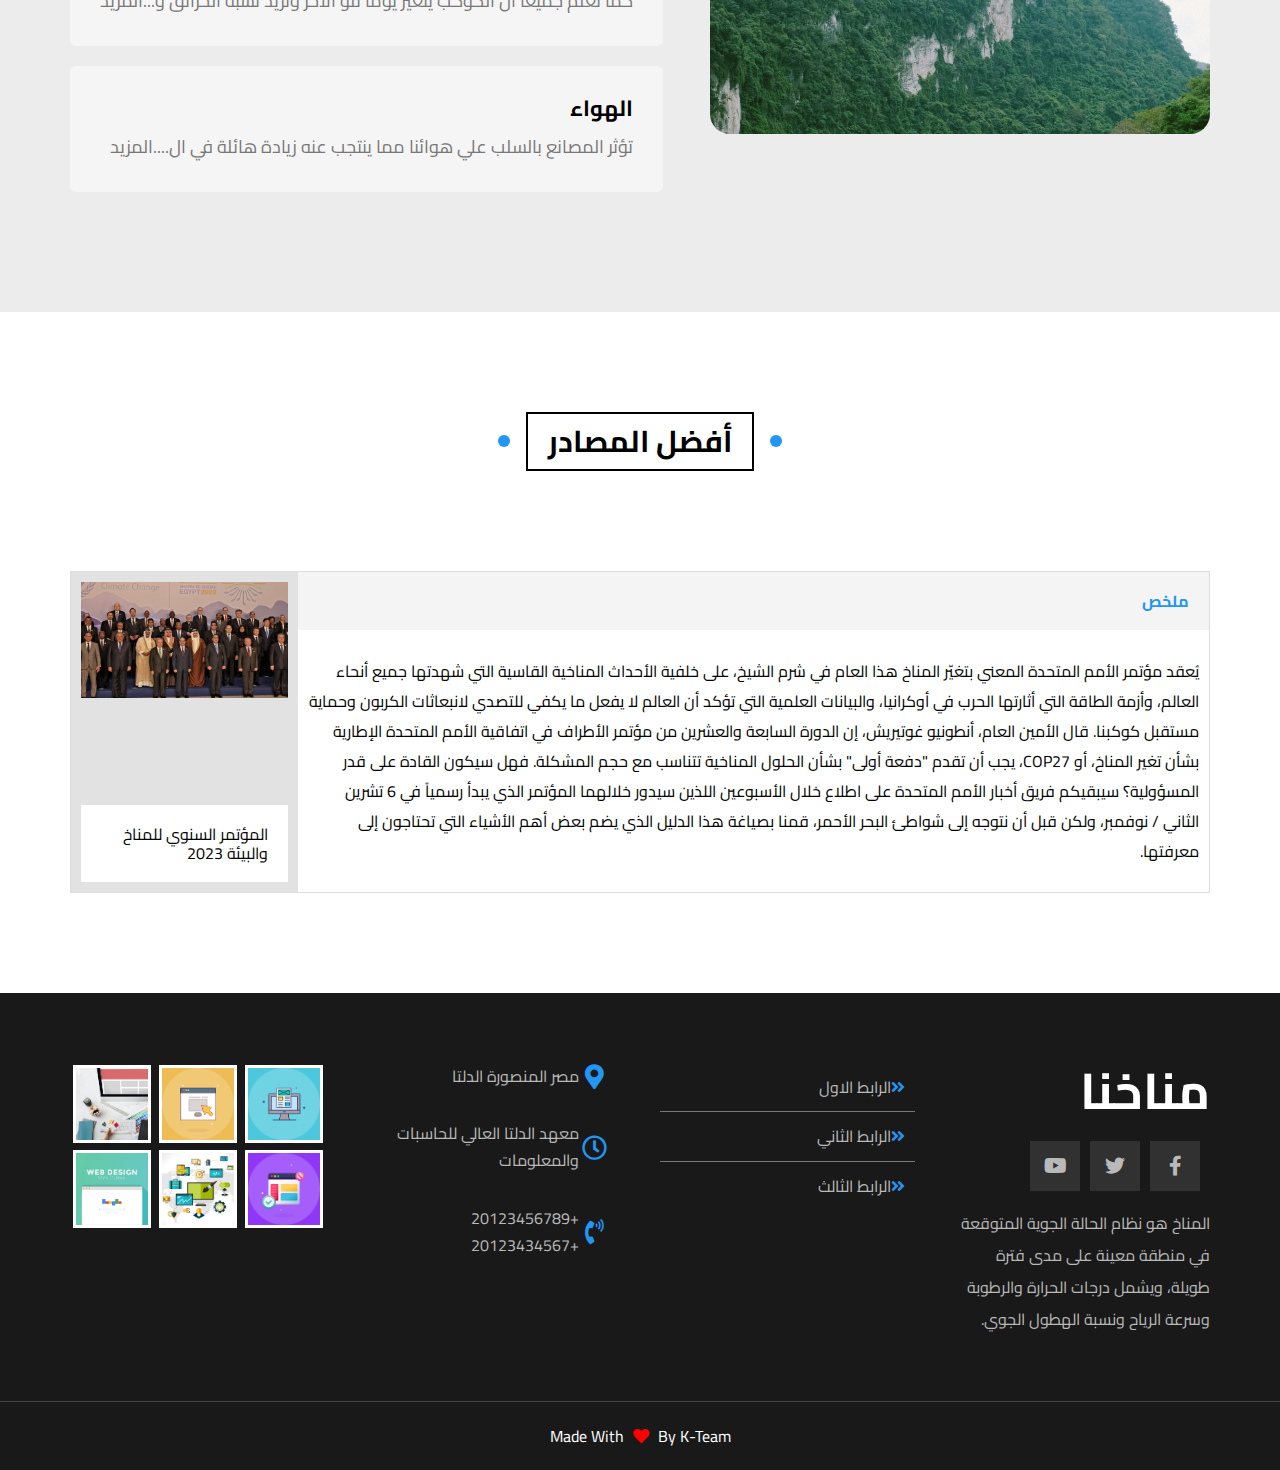
==== commit 6b4f527f: "pend" ====
--- a/Index.html
+++ b/Index.html
@@ -77,7 +77,7 @@
         </div>
       </div>
       <div class="box">
-        <img src="imgs/w.jpg" alt="">
+        <img src="imgs/cat-03.jpg" alt="">
         <div class="content">
           <h3>تلوث الهواء </h3>
           <p>ماهي أسباب تلوث الهواء وما علاقته بالاحتباس</p>
@@ -109,17 +109,32 @@
       <div class="container">
         <div class="box">
           <div class="image">
-            <img src="imgs/q (1).jpg" alt="">
-          </div>
-        </div>
-        <div class="box">
-          <div class="image">
-            <img src="imgs/q (2).jpg" alt="">
-          </div>
-        </div>
-        <div class="box">
-          <div class="image">
-            <img src="imgs/q (3).jpg" alt="">
+            <img src="imgs/gallery-01.png" alt="">
+          </div>
+        </div>
+        <div class="box">
+          <div class="image">
+            <img src="imgs/gallery-02.png" alt="">
+          </div>
+        </div>
+        <div class="box">
+          <div class="image">
+            <img src="imgs/gallery-03.jpg" alt="">
+          </div>
+        </div>
+        <div class="box">
+          <div class="image">
+            <img src="imgs/gallery-04.png" alt="">
+          </div>
+        </div>
+        <div class="box">
+          <div class="image">
+            <img src="imgs/gallery-05.jpg" alt="">
+          </div>
+        </div>
+        <div class="box">
+          <div class="image">
+            <img src="imgs/gallery-06.png" alt="">
           </div>
         </div>
       </div>
@@ -233,12 +248,12 @@
           </div>
         </div>
         <div class="box footer-gallery">
-          <img src="./imgs/sharm1.jpg" alt="">
-          <img src="./imgs/section2.jpg" alt="">
-          <img src="./imgs/section3.jpg" alt="">
-          <img src="./imgs/section4.jpg" alt="">
-          <img src="./imgs/section6.jpg" alt="">
-          <img src="./imgs/section1.jpg" alt="">
+          <img src="imgs/gallery-01.png" alt="">
+          <img src="imgs/gallery-02.png" alt="">
+          <img src="imgs/gallery-03.jpg" alt="">
+          <img src="imgs/gallery-04.png" alt="">
+          <img src="imgs/gallery-05.jpg" alt="">
+          <img src="imgs/gallery-06.png" alt="">
         </div>
       </div>
         <p class="copyright">Made With <i class="heart fas fa-heart"></i> By K-Team</p>
